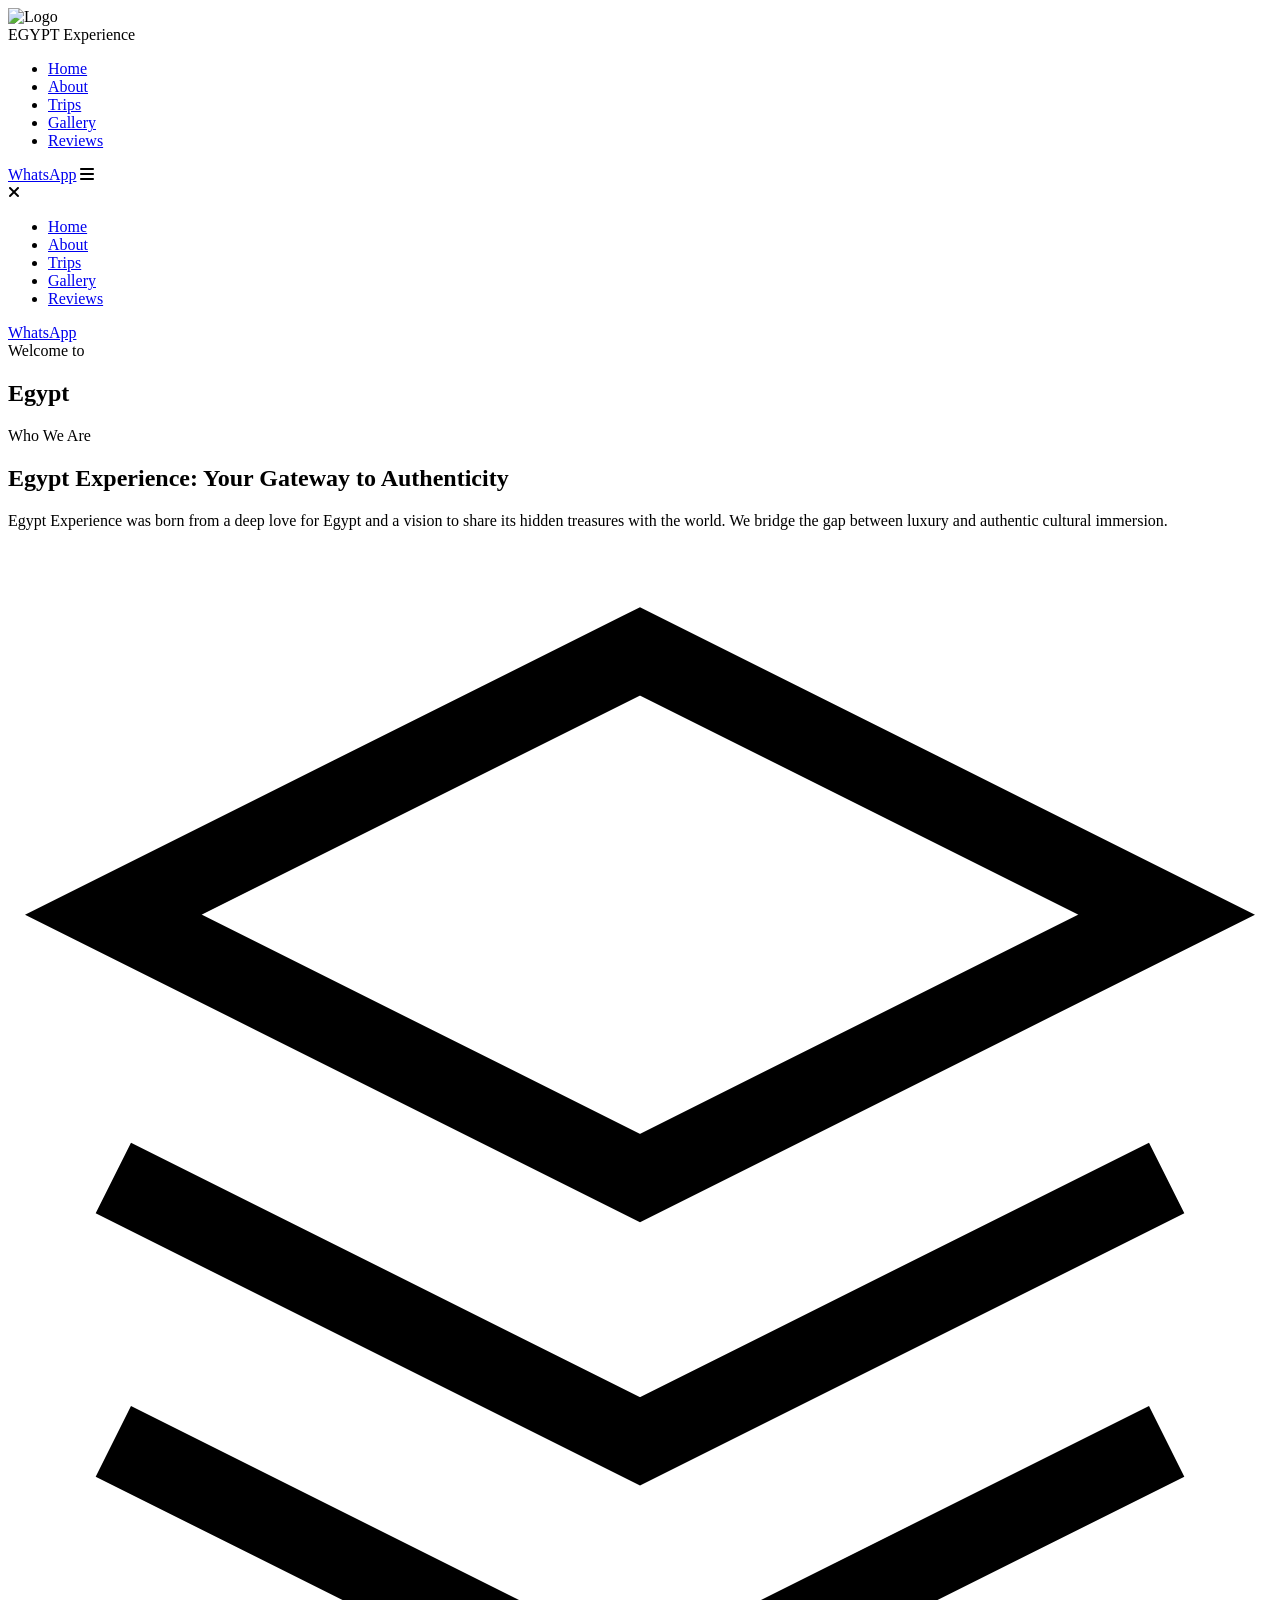
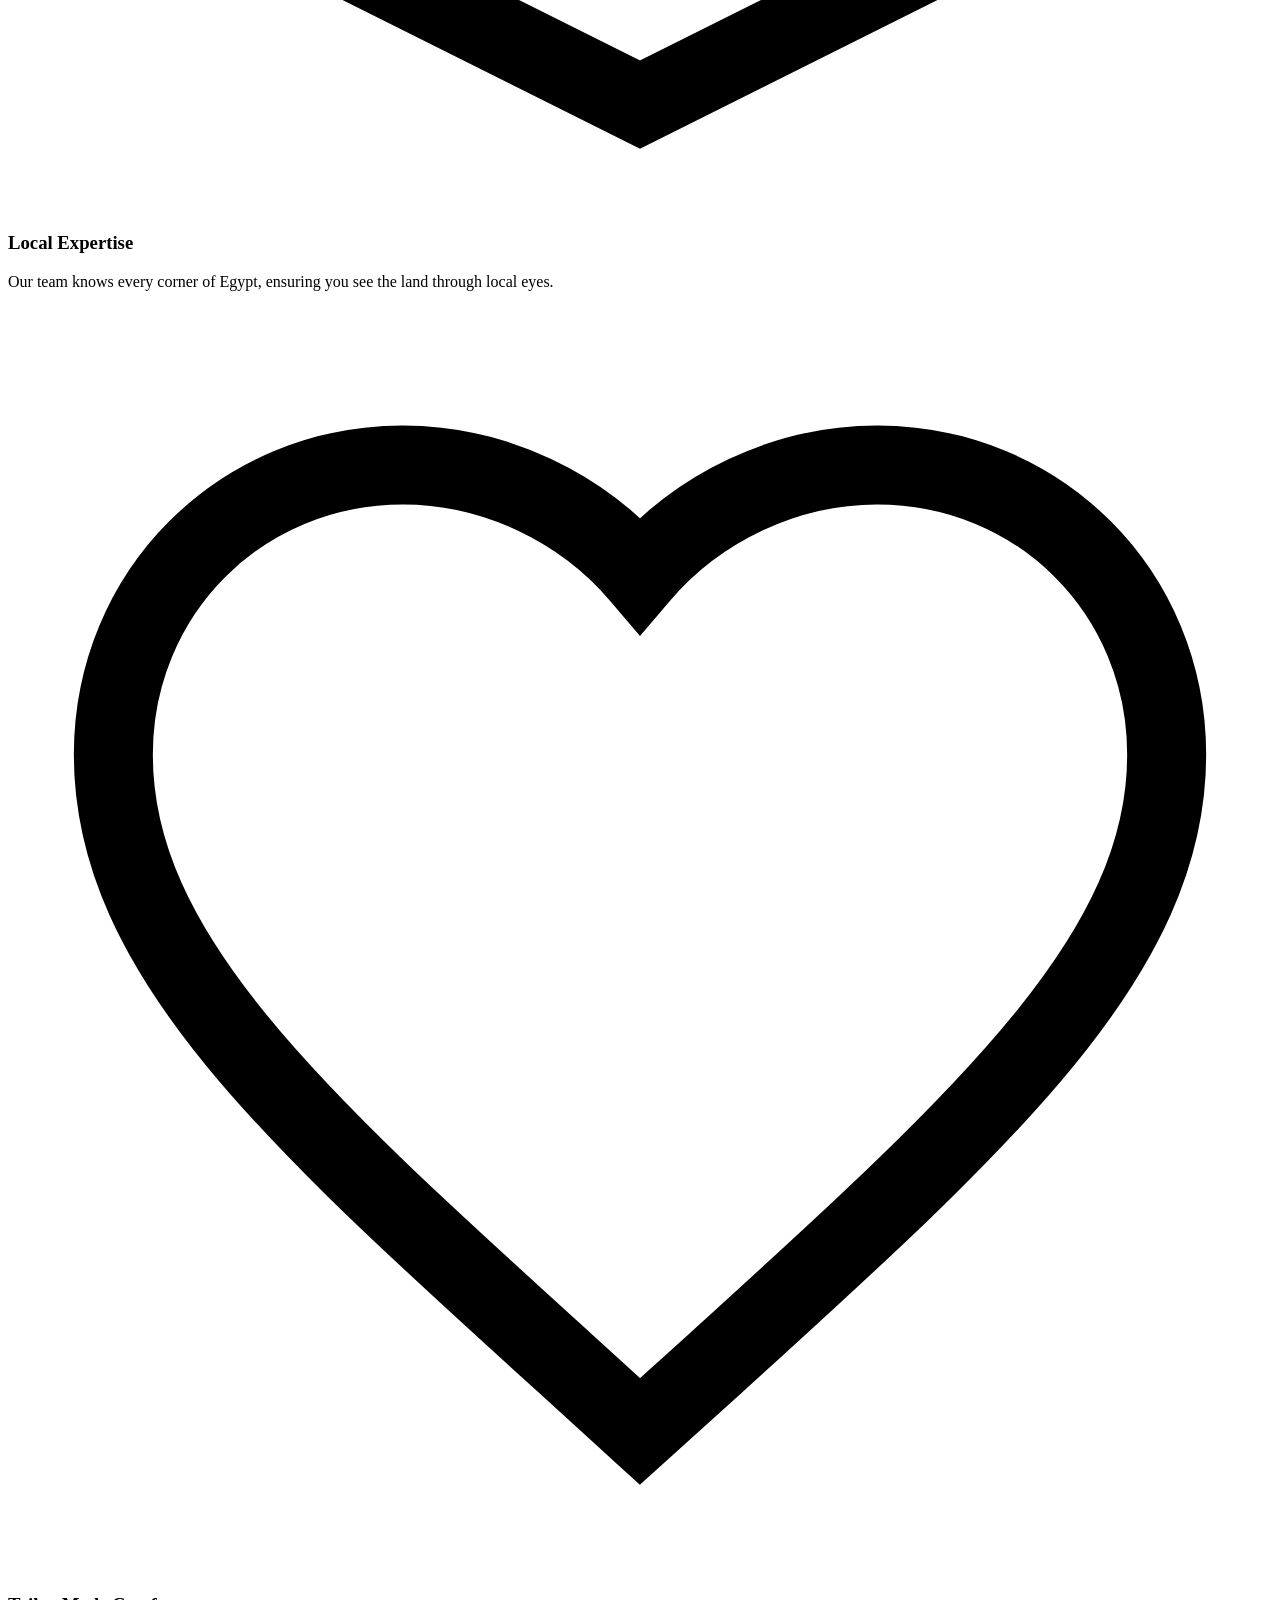
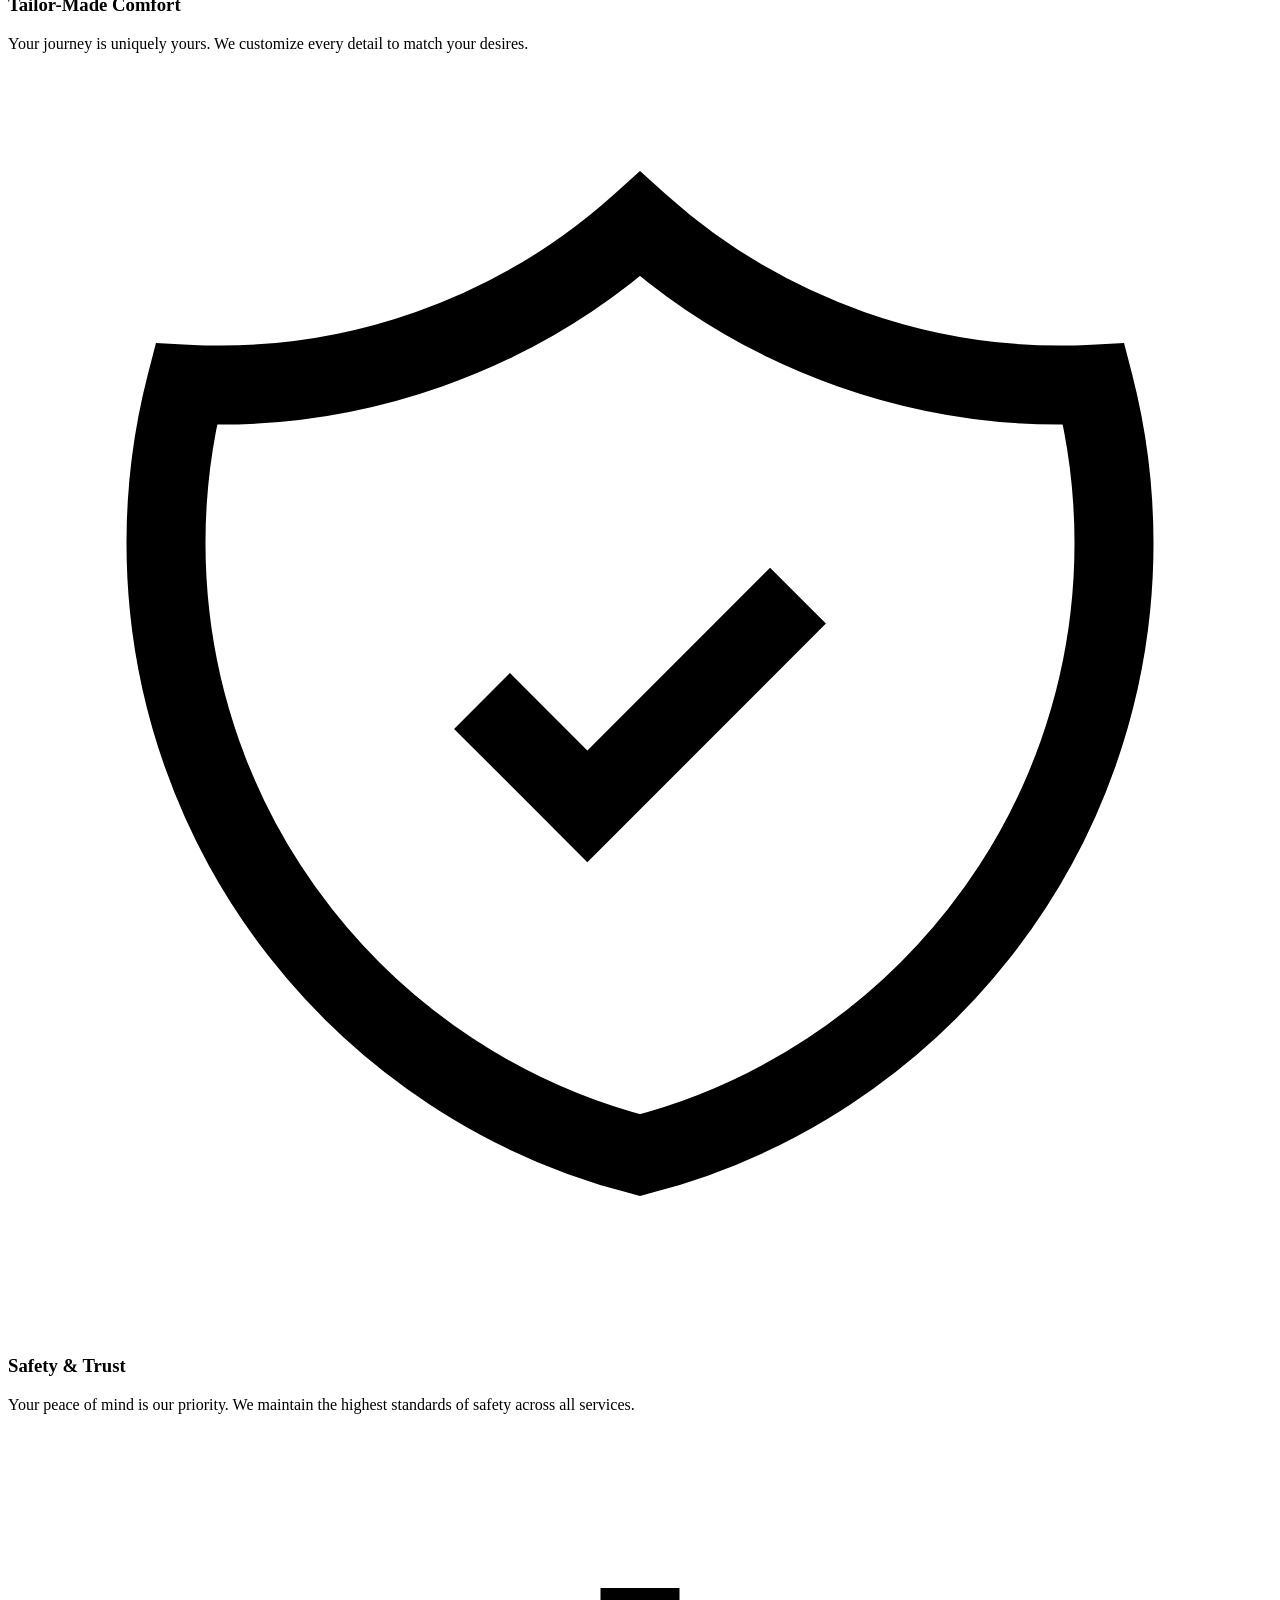
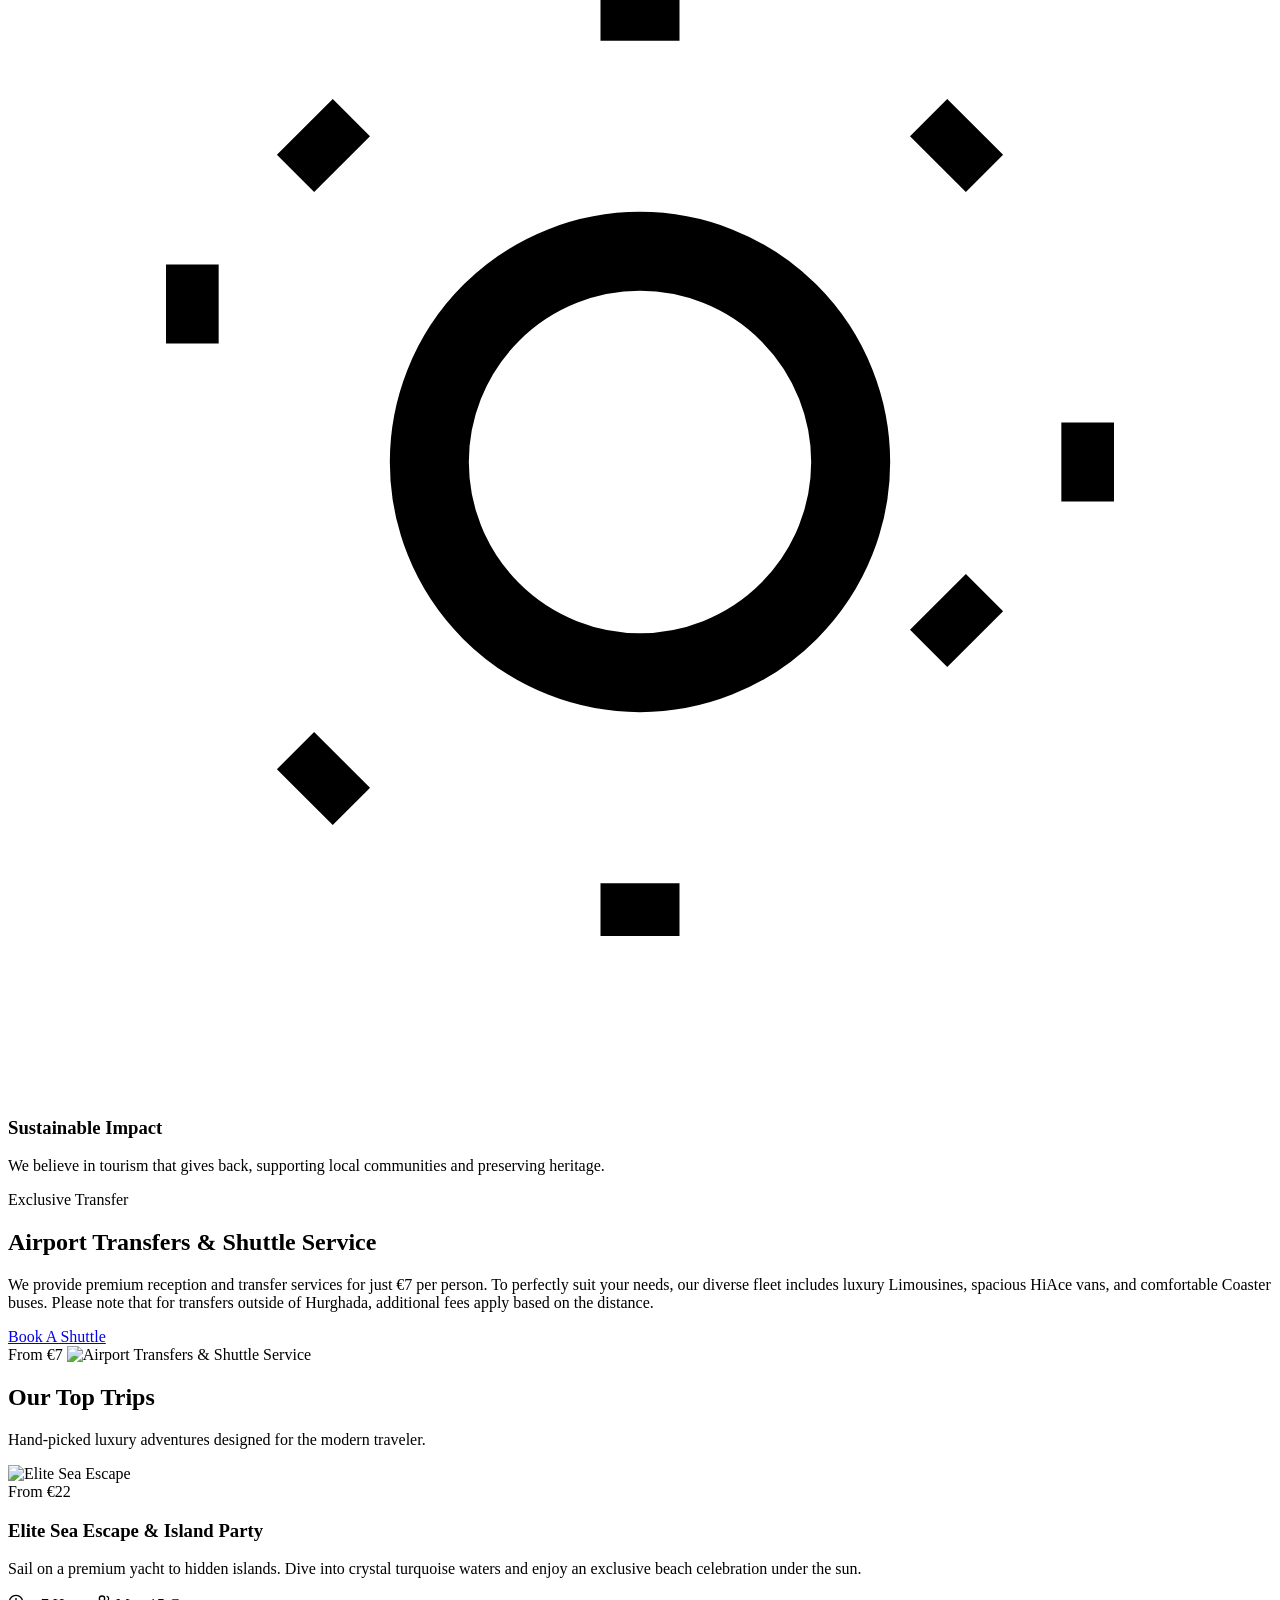
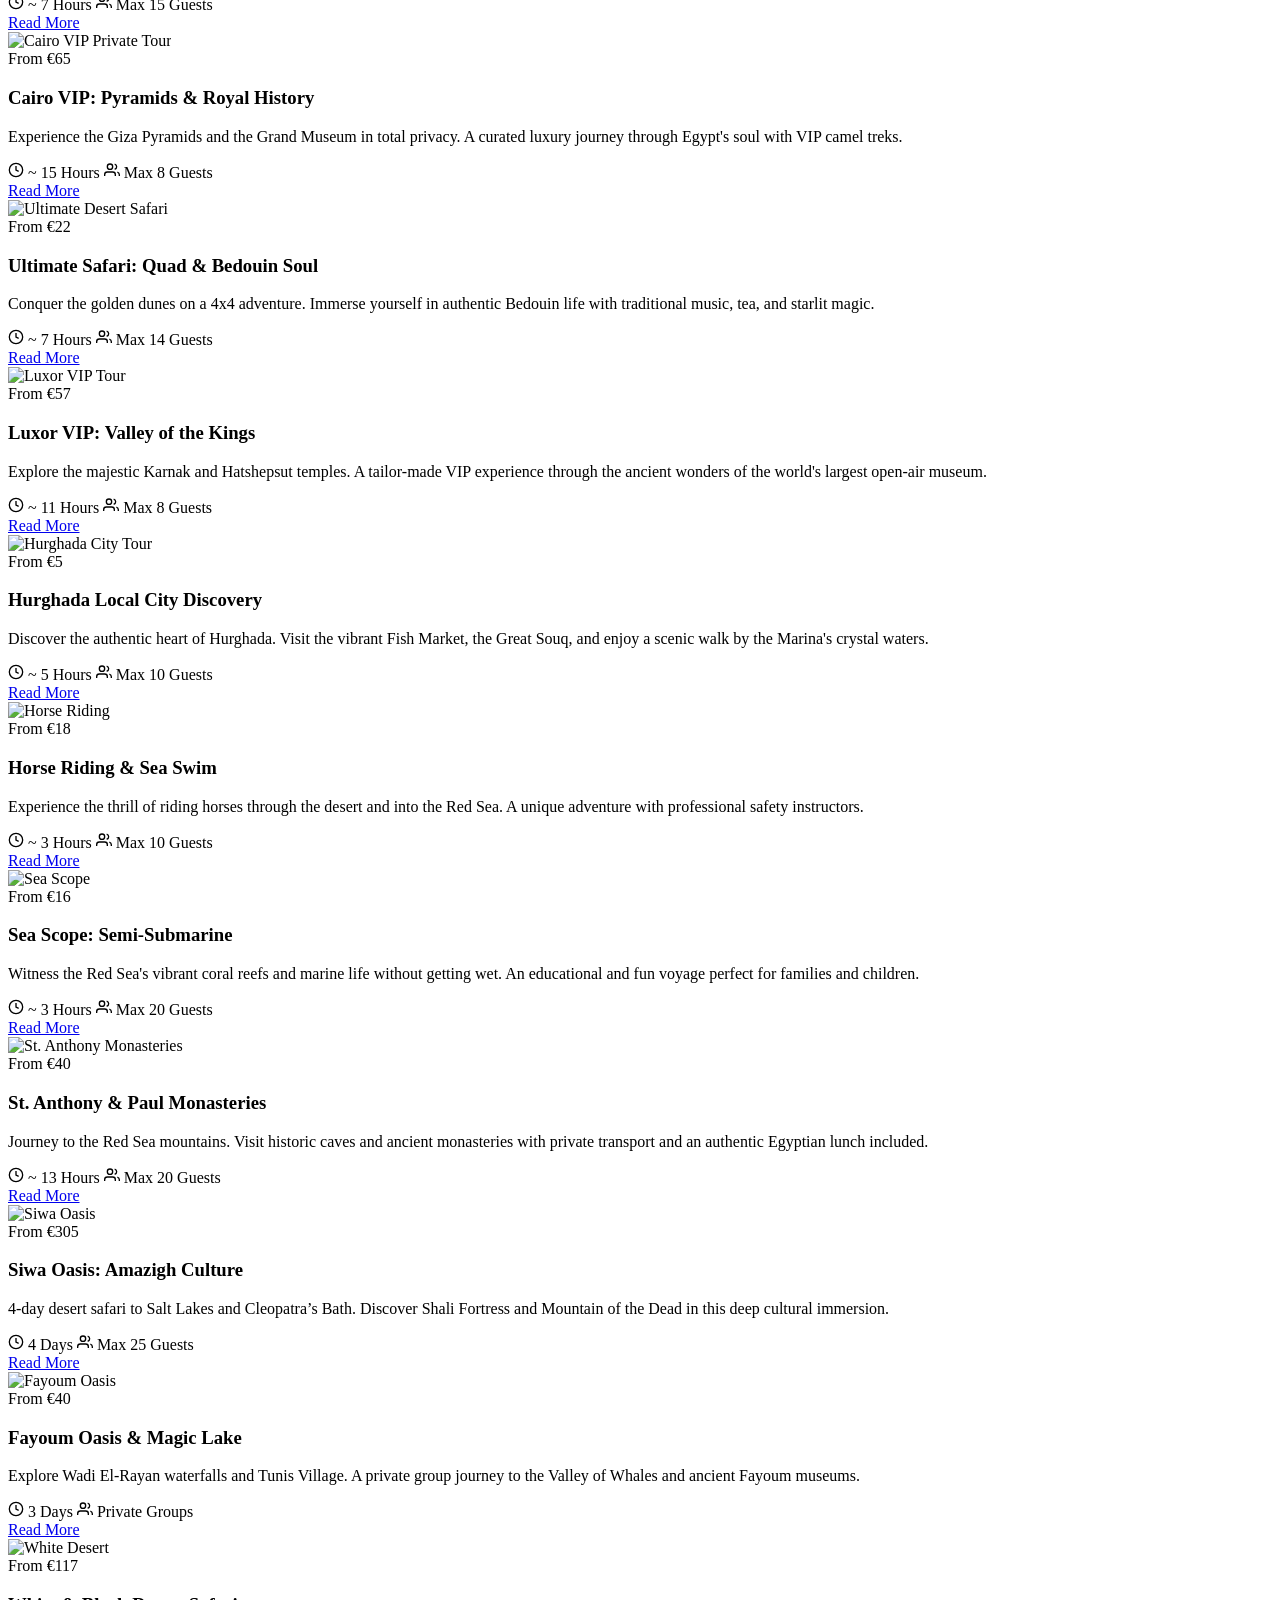
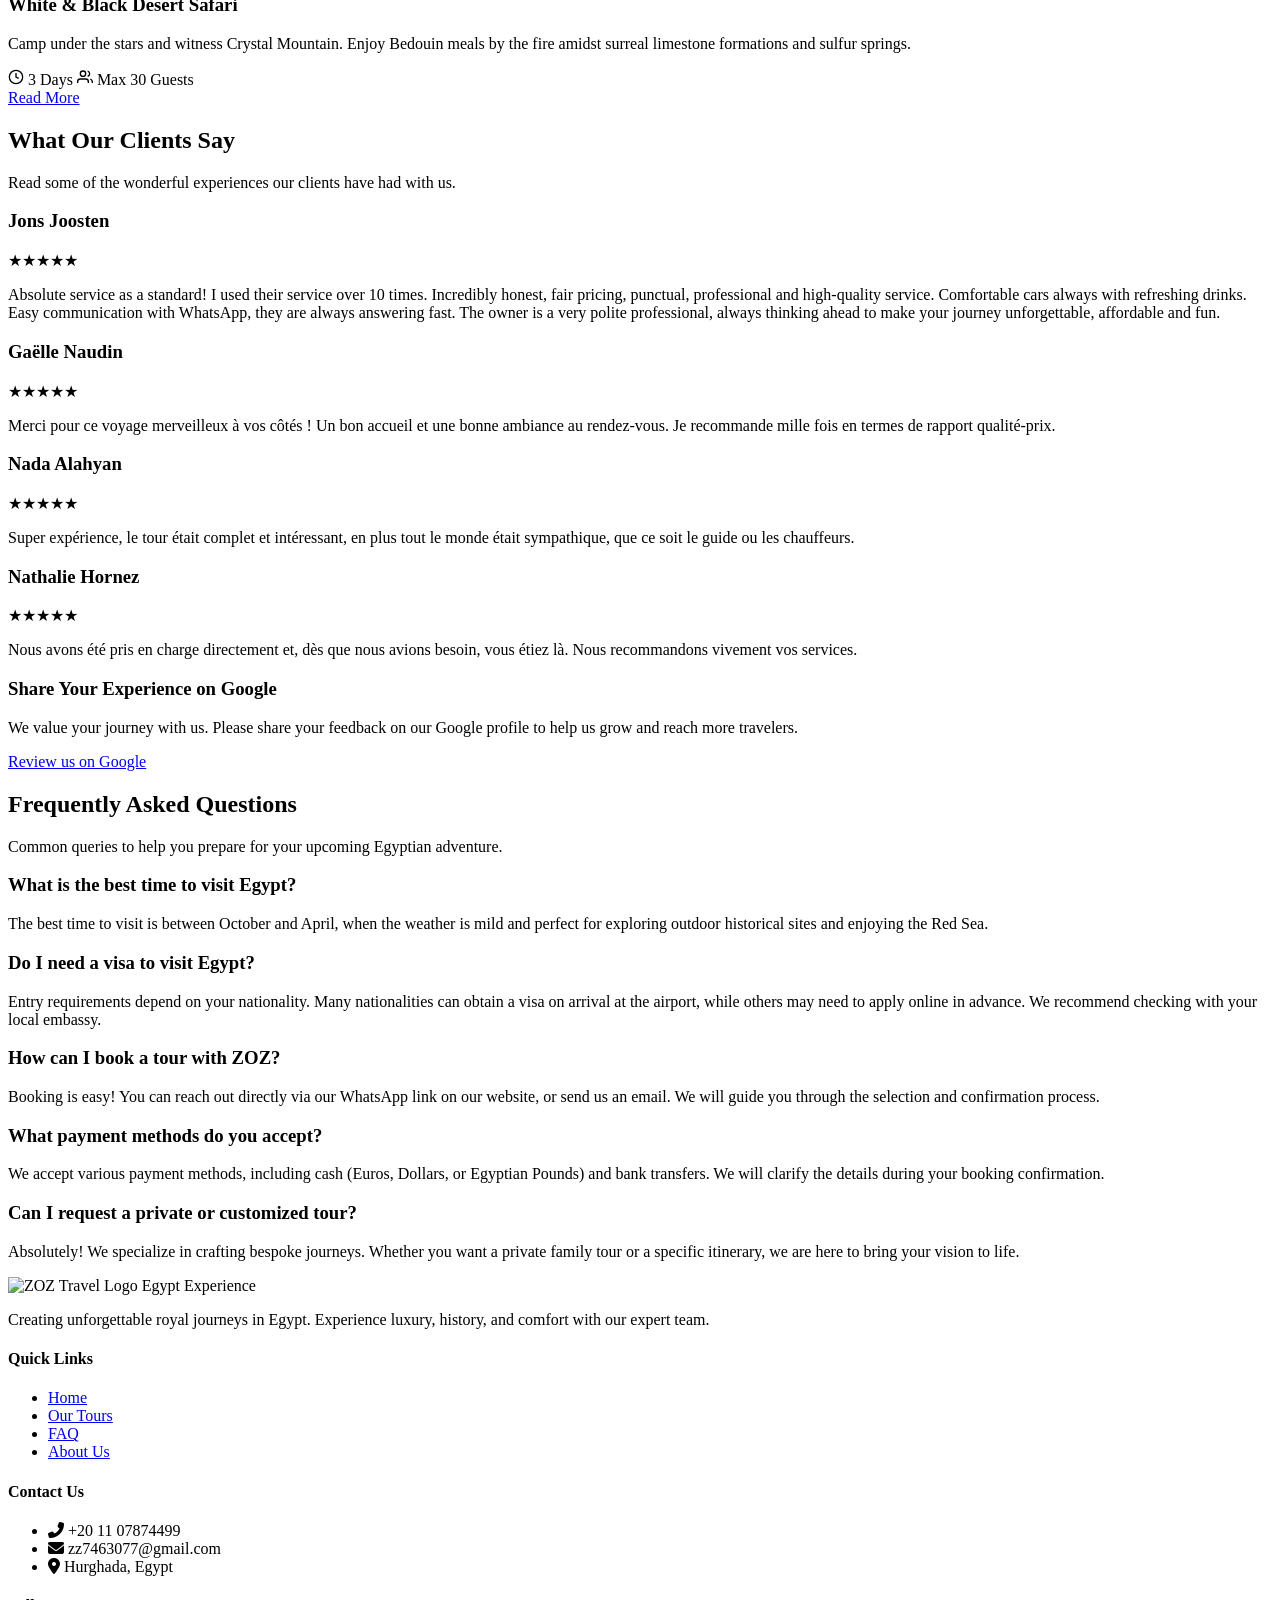
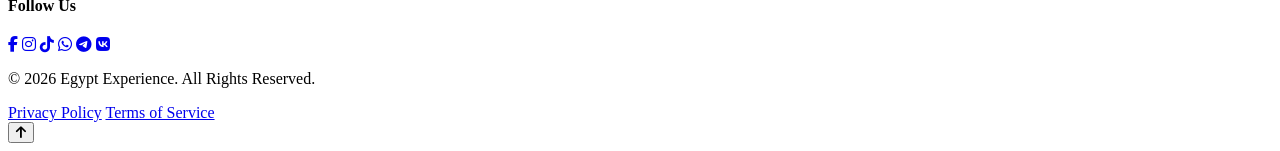
==== index.html @ 29a12c30 "Update index.html" ====
<!DOCTYPE html>
<html lang="en">
<head>
<meta charset="UTF-8">
<meta name="viewport" content="width=device-width, initial-scale=1.0">
<meta http-equiv="X-UA-Compatible" content="IE=edge">
<meta name="theme-color" content="#fcf7ed">
<meta name="description" content="Unveil the soul of Egypt with Egypt Experience. Bespoke royal itineraries, luxury private transfers, and curated journeys crafted exclusively for the discerning global traveler.">
<title>Egypt Experience</title>
<link rel="shortcut icon" href="logo.webp">
<meta name="google-site-verification" content="SMuq2UAdINUeG_BjUZjzq51T-mzgEBQvPLXeUnNW_Po" />
<meta property="og:title" content="Egypt Experience" />
<meta property="og:description" content="Unveil the soul of Egypt with Egypt Experience. Bespoke royal itineraries, luxury private transfers, and curated journeys crafted exclusively for the discerning global traveler." />
<meta property="og:url" content="https://egyptexperiencetravel.com/" />
<meta property="og:type" content="website" />
<meta property="og:image" content="logo.webp" />
<link rel="preconnect" href="https://fonts.googleapis.com">
<link rel="preconnect" href="https://fonts.gstatic.com" crossorigin>
<link href="https://fonts.googleapis.com/css2?family=Playfair+Display:wght@400;500;600;700;800;900&family=Tajawal:wght@300;400;500;700&display=swap" rel="stylesheet">
<link rel="stylesheet" href="https://cdnjs.cloudflare.com/ajax/libs/font-awesome/6.5.0/css/all.min.css">
<link href="https://cdn.jsdelivr.net/npm/aos@2.3.4/dist/aos.css" rel="stylesheet" />
<link rel="stylesheet" href="https://cdn.jsdelivr.net/npm/swiper@11/swiper-bundle.min.css" />
<link rel="stylesheet" href="zoz.css">
</head>
    <header class="main-header">
    <div class="header-container">
        <div class="header-logo">
            <img src="logo.webp" alt="Logo" class="header-logo__img">
            <div class="header-logo__content">
                <span class="header-logo__name">EGYPT</span>
                <span class="header-logo__tag">Experience</span>
            </div>
        </div>
        <nav class="main-nav">
            <ul class="main-nav__list">
                <li class="main-nav__item"><a href="#home" class="main-nav__link">Home</a></li>
                <li class="main-nav__item"><a href="#about" class="main-nav__link">About</a></li>
                <li class="main-nav__item"><a href="#tours" class="main-nav__link">Trips</a></li>
                <li class="main-nav__item"><a href="Gallery.html" class="main-nav__link">Gallery</a></li>
                <li class="main-nav__item"><a href="#testimonials" class="main-nav__link">Reviews</a></li>
            </ul>
        </nav>
        <div class="header-actions">
            <a href="https://wa.me201107874499" class="btn-book desktop-whatsapp">WhatsApp</a>
            <i class="fas fa-bars header-icon--menu" id="hamburgerIcon"></i>
        </div>
    </div>
</header>
<div class="modal-overlay" id="navOverlay">
    <div class="modal-content">
        <i class="fas fa-times modal-close" id="closeMenu"></i>
        <nav class="mobile-nav">
            <ul class="mobile-nav__list">
                <li class="mobile-nav__item"><a href="#home" class="mobile-nav__link">Home</a></li>
                <li class="mobile-nav__item"><a href="#about" class="mobile-nav__link">About</a></li>
                <li class="mobile-nav__item"><a href="#tours" class="mobile-nav__link">Trips</a></li>
                <li class="mobile-nav__item"><a href="Gallery.html" class="mobile-nav__link">Gallery</a></li>
                <li class="mobile-nav__item"><a href="#testimonials" class="mobile-nav__link">Reviews</a></li>
            </ul>
        </nav>
        <div class="nav-divider"></div>
        <a href="https://wa.me/201107874499" class="btn-book btn-modal-whatsapp">WhatsApp</a>
    </div>
</div>

<section id="home" class="hero-section">
    <div class="hero-content">
        <span class="welcome-text">Welcome to</span>
        <h1 class="hero-title">Egypt</h1>
    </div>
</section>

        <section id="about" class="about-experience">
            <div class="container">
                <div class="section-header">
                    <span class="sub-title">Who We Are</span>
                    <h2 class="main-title">Egypt Experience: Your Gateway to Authenticity</h2>
                    <p class="section-subtitle">Egypt Experience was born from a deep love for Egypt and a vision to share its hidden treasures with the world. We bridge the gap between luxury and authentic cultural immersion.</p>
                </div>
                <div class="features-grid">
                    <div class="feature-card">
                        <div class="icon-box"><svg viewBox="0 0 24 24" fill="none" stroke="currentColor" stroke-width="1.5"><path d="M12 2L2 7l10 5 10-5-10-5zM2 17l10 5 10-5M2 12l10 5 10-5"/></svg></div>
                        <h3>Local Expertise</h3>
                        <p>Our team knows every corner of Egypt, ensuring you see the land through local eyes.</p>
                    </div>
                    <div class="feature-card">
                        <div class="icon-box"><svg viewBox="0 0 24 24" fill="none" stroke="currentColor" stroke-width="1.5"><path d="M12 21.35l-1.45-1.32C5.4 15.36 2 12.28 2 8.5 2 5.42 4.42 3 7.5 3c1.74 0 3.41.81 4.5 2.09C13.09 3.81 14.76 3 16.5 3 19.58 3 22 5.42 22 8.5c0 3.78-3.4 6.86-8.55 11.54L12 21.35z"/></svg></div>
                        <h3>Tailor-Made Comfort</h3>
                        <p>Your journey is uniquely yours. We customize every detail to match your desires.</p>
                    </div>
                    <div class="feature-card">
                        <div class="icon-box"><svg viewBox="0 0 24 24" fill="none" stroke="currentColor" stroke-width="1.5"><path d="M9 12l2 2 4-4m5.618-4.016A11.955 11.955 0 0112 2.944a11.955 11.955 0 01-8.618 3.04A12.02 12.02 0 003 9c0 5.591 3.824 10.29 9 11.622 5.176-1.332 9-6.03 9-11.622 0-1.042-.133-2.052-.382-3.016z"/></svg></div>
                        <h3>Safety & Trust</h3>
                        <p>Your peace of mind is our priority. We maintain the highest standards of safety across all services.</p>
                    </div>
                    <div class="feature-card">
                        <div class="icon-box"><svg viewBox="0 0 24 24" fill="none" stroke="currentColor" stroke-width="1.5"><path d="M12 3v1m0 16v1m9-9h-1M4 9H3m15.364 6.364l-.707-.707M6.343 6.343l-.707-.707m12.728 0l-.707.707M6.343 17.657l-.707.707M16 12a4 4 0 11-8 0 4 4 0 018 0z"/></svg></div>
                        <h3>Sustainable Impact</h3>
                        <p>We believe in tourism that gives back, supporting local communities and preserving heritage.</p>
                    </div>
                </div>
            </div>
        </section>


<section class="shuttle-luxury-section">
    <div class="shuttle-luxury-container">
        <div class="shuttle-luxury-content">
            <span class="shuttle-subtitle">Exclusive Transfer</span>
            <h2 class="shuttle-title">Airport Transfers & Shuttle Service</h2>
            <div class="shuttle-divider"></div>
            <p class="shuttle-description">
               We provide premium reception and transfer services for just €7 per person. To perfectly suit your needs, our diverse fleet includes luxury Limousines, spacious HiAce vans, and comfortable Coaster buses.
                <span class="shuttle-highlight">Please note that for transfers outside of Hurghada, additional fees apply based on the distance.</span>
            </p>
            <a href="https://wa.me/201107874499" class="shuttle-btn" target="_blank">Book A Shuttle</a>
        </div>
        <div class="shuttle-luxury-image">
            <div class="shuttle-image-inner">
                <span class="shuttle-price-badge">From €7</span>
                <img src="car.webp" alt="Airport Transfers & Shuttle Service" class="shuttle-responsive-img">
            </div>
        </div>
    </div>
</section>



<section id="tours" class="trips-section section-padding section-bg">
    <div class="container">
        <div class="section-heading" data-aos="fade-up">
            <h2 class="section-title">Our Top Trips</h2>
            <p class="section-subtitle">Hand-picked luxury adventures designed for the modern traveler.</p>
        </div>
        <div class="trips-grid">
            
            <div class="trip-card" data-aos="fade-up" data-aos-delay="100" onclick="window.location.href='trip1.html';" style="cursor: pointer;">
                <div class="trip-card__image-wrapper">
                    <img src="Sea Trip on Boat .webp" alt="Elite Sea Escape" class="trip-card__image">
                    <div class="trip-badge" onclick="event.stopPropagation(); window.location.href='trip1.html';">From €22</div>
                </div>
                <div class="trip-card__content">
                    <h3 class="trip-card__title">Elite Sea Escape & Island Party</h3>
                    <p class="trip-card__description">Sail on a premium yacht to hidden islands. Dive into crystal turquoise waters and enjoy an exclusive beach celebration under the sun.</p>
                    <div class="trip-meta" onclick="event.stopPropagation(); window.location.href='trip1.html';">
                        <span><svg width="16" height="16" viewBox="0 0 24 24" fill="none" stroke="currentColor" stroke-width="2"><circle cx="12" cy="12" r="10"></circle><polyline points="12 6 12 12 16 14"></polyline></svg> ~ 7 Hours</span>
                        <span><svg width="16" height="16" viewBox="0 0 24 24" fill="none" stroke="currentColor" stroke-width="2"><path d="M17 21v-2a4 4 0 0 0-4-4H5a4 4 0 0 0-4 4v2"></path><circle cx="9" cy="7" r="4"></circle><path d="M23 21v-2a4 4 0 0 0-3-3.87"></path><path d="M16 3.13a4 4 0 0 1 0 7.75"></path></svg> Max 15 Guests</span>
                    </div>
                    <a href="trip1.html" class="btn-card">Read More</a>
                </div>
            </div>

            <div class="trip-card" data-aos="fade-up" data-aos-delay="200" onclick="window.location.href='trip2.html';" style="cursor: pointer;">
                <div class="trip-card__image-wrapper">
                    <img src="Cairo Day Trip .webp" alt="Cairo VIP Private Tour" class="trip-card__image">
                    <div class="trip-badge" onclick="event.stopPropagation(); window.location.href='trip2.html';">From €65</div>
                </div>
                <div class="trip-card__content">
                    <h3 class="trip-card__title">Cairo VIP: Pyramids & Royal History</h3>
                    <p class="trip-card__description">Experience the Giza Pyramids and the Grand Museum in total privacy. A curated luxury journey through Egypt's soul with VIP camel treks.</p>
                    <div class="trip-meta" onclick="event.stopPropagation(); window.location.href='trip2.html';">
                        <span><svg width="16" height="16" viewBox="0 0 24 24" fill="none" stroke="currentColor" stroke-width="2"><circle cx="12" cy="12" r="10"></circle><polyline points="12 6 12 12 16 14"></polyline></svg> ~ 15 Hours</span>
                        <span><svg width="16" height="16" viewBox="0 0 24 24" fill="none" stroke="currentColor" stroke-width="2"><path d="M17 21v-2a4 4 0 0 0-4-4H5a4 4 0 0 0-4 4v2"></path><circle cx="9" cy="7" r="4"></circle><path d="M23 21v-2a4 4 0 0 0-3-3.87"></path><path d="M16 3.13a4 4 0 0 1 0 7.75"></path></svg> Max 8 Guests</span>
                    </div>
                    <a href="trip2.html" class="btn-card">Read More</a>
                </div>
            </div>

            <div class="trip-card" data-aos="fade-up" data-aos-delay="300" onclick="window.location.href='trip3.html';" style="cursor: pointer;">
                <div class="trip-card__image-wrapper">
                    <img src="Premium Safari Experience .webp" alt="Ultimate Desert Safari" class="trip-card__image">
                    <div class="trip-badge" onclick="event.stopPropagation(); window.location.href='trip3.html';">From €22</div>
                </div>
                <div class="trip-card__content">
                    <h3 class="trip-card__title">Ultimate Safari: Quad & Bedouin Soul</h3>
                    <p class="trip-card__description">Conquer the golden dunes on a 4x4 adventure. Immerse yourself in authentic Bedouin life with traditional music, tea, and starlit magic.</p>
                    <div class="trip-meta" onclick="event.stopPropagation(); window.location.href='trip3.html';">
                        <span><svg width="16" height="16" viewBox="0 0 24 24" fill="none" stroke="currentColor" stroke-width="2"><circle cx="12" cy="12" r="10"></circle><polyline points="12 6 12 12 16 14"></polyline></svg> ~ 7 Hours</span>
                        <span><svg width="16" height="16" viewBox="0 0 24 24" fill="none" stroke="currentColor" stroke-width="2"><path d="M17 21v-2a4 4 0 0 0-4-4H5a4 4 0 0 0-4 4v2"></path><circle cx="9" cy="7" r="4"></circle><path d="M23 21v-2a4 4 0 0 0-3-3.87"></path><path d="M16 3.13a4 4 0 0 1 0 7.75"></path></svg> Max 14 Guests</span>
                    </div>
                    <a href="trip3.html" class="btn-card">Read More</a>
                </div>
            </div>

            <div class="trip-card" data-aos="fade-up" data-aos-delay="400" onclick="window.location.href='trip4.html';" style="cursor: pointer;">
                <div class="trip-card__image-wrapper">
                    <img src="Luxor Day Trip .webp" alt="Luxor VIP Tour" class="trip-card__image">
                    <div class="trip-badge" onclick="event.stopPropagation();">From €57</div>
                </div>
                <div class="trip-card__content">
                    <h3 class="trip-card__title">Luxor VIP: Valley of the Kings</h3>
                    <p class="trip-card__description">Explore the majestic Karnak and Hatshepsut temples. A tailor-made VIP experience through the ancient wonders of the world's largest open-air museum.</p>
                    <div class="trip-meta">
                        <span><svg width="16" height="16" viewBox="0 0 24 24" fill="none" stroke="currentColor" stroke-width="2"><circle cx="12" cy="12" r="10"></circle><polyline points="12 6 12 12 16 14"></polyline></svg> ~ 11 Hours</span>
                        <span><svg width="16" height="16" viewBox="0 0 24 24" fill="none" stroke="currentColor" stroke-width="2"><path d="M17 21v-2a4 4 0 0 0-4-4H5a4 4 0 0 0-4 4v2"></path><circle cx="9" cy="7" r="4"></circle><path d="M23 21v-2a4 4 0 0 0-3-3.87"></path><path d="M16 3.13a4 4 0 0 1 0 7.75"></path></svg> Max 8 Guests</span>
                    </div>
                    <a href="trip4.html" class="btn-card">Read More</a>
                </div>
            </div>

            <div class="trip-card" data-aos="fade-up" data-aos-delay="500" onclick="window.location.href='trip5.html';" style="cursor: pointer;">
                <div class="trip-card__image-wrapper">
                    <img src="Hurghada City Tour .webp" alt="Hurghada City Tour" class="trip-card__image">
                    <div class="trip-badge" onclick="event.stopPropagation();">From €5</div>
                </div>
                <div class="trip-card__content">
                    <h3 class="trip-card__title">Hurghada Local City Discovery</h3>
                    <p class="trip-card__description">Discover the authentic heart of Hurghada. Visit the vibrant Fish Market, the Great Souq, and enjoy a scenic walk by the Marina's crystal waters.</p>
                    <div class="trip-meta">
                        <span><svg width="16" height="16" viewBox="0 0 24 24" fill="none" stroke="currentColor" stroke-width="2"><circle cx="12" cy="12" r="10"></circle><polyline points="12 6 12 12 16 14"></polyline></svg> ~ 5 Hours</span>
                        <span><svg width="16" height="16" viewBox="0 0 24 24" fill="none" stroke="currentColor" stroke-width="2"><path d="M17 21v-2a4 4 0 0 0-4-4H5a4 4 0 0 0-4 4v2"></path><circle cx="9" cy="7" r="4"></circle><path d="M23 21v-2a4 4 0 0 0-3-3.87"></path><path d="M16 3.13a4 4 0 0 1 0 7.75"></path></svg> Max 10 Guests</span>
                    </div>
                    <a href="trip5.html" class="btn-card">Read More</a>
                </div>
            </div>

            <div class="trip-card" data-aos="fade-up" data-aos-delay="600" onclick="window.location.href='trip6.html';" style="cursor: pointer;">
                <div class="trip-card__image-wrapper">
                    <img src="Horse Riding & Swimming with Horses .webp" alt="Horse Riding" class="trip-card__image">
                    <div class="trip-badge" onclick="event.stopPropagation();">From €18</div>
                </div>
                <div class="trip-card__content">
                    <h3 class="trip-card__title">Horse Riding & Sea Swim</h3>
                    <p class="trip-card__description">Experience the thrill of riding horses through the desert and into the Red Sea. A unique adventure with professional safety instructors.</p>
                    <div class="trip-meta">
                        <span><svg width="16" height="16" viewBox="0 0 24 24" fill="none" stroke="currentColor" stroke-width="2"><circle cx="12" cy="12" r="10"></circle><polyline points="12 6 12 12 16 14"></polyline></svg> ~ 3 Hours</span>
                        <span><svg width="16" height="16" viewBox="0 0 24 24" fill="none" stroke="currentColor" stroke-width="2"><path d="M17 21v-2a4 4 0 0 0-4-4H5a4 4 0 0 0-4 4v2"></path><circle cx="9" cy="7" r="4"></circle><path d="M23 21v-2a4 4 0 0 0-3-3.87"></path><path d="M16 3.13a4 4 0 0 1 0 7.75"></path></svg> Max 10 Guests</span>
                    </div>
                    <a href="trip6.html" class="btn-card">Read More</a>
                </div>
            </div>

            <div class="trip-card" data-aos="fade-up" data-aos-delay="700" onclick="window.location.href='trip7.html';" style="cursor: pointer;">
                <div class="trip-card__image-wrapper">
                    <img src="See the Red Sea Without Getting Wet! .webp" alt="Sea Scope" class="trip-card__image">
                    <div class="trip-badge" onclick="event.stopPropagation();">From €16</div>
                </div>
                <div class="trip-card__content">
                    <h3 class="trip-card__title">Sea Scope: Semi-Submarine</h3>
                    <p class="trip-card__description">Witness the Red Sea's vibrant coral reefs and marine life without getting wet. An educational and fun voyage perfect for families and children.</p>
                    <div class="trip-meta">
                        <span><svg width="16" height="16" viewBox="0 0 24 24" fill="none" stroke="currentColor" stroke-width="2"><circle cx="12" cy="12" r="10"></circle><polyline points="12 6 12 12 16 14"></polyline></svg> ~ 3 Hours</span>
                        <span><svg width="16" height="16" viewBox="0 0 24 24" fill="none" stroke="currentColor" stroke-width="2"><path d="M17 21v-2a4 4 0 0 0-4-4H5a4 4 0 0 0-4 4v2"></path><circle cx="9" cy="7" r="4"></circle><path d="M23 21v-2a4 4 0 0 0-3-3.87"></path><path d="M16 3.13a4 4 0 0 1 0 7.75"></path></svg> Max 20 Guests</span>
                    </div>
                    <a href="trip7.html" class="btn-card">Read More</a>
                </div>
            </div>

            <div class="trip-card" data-aos="fade-up" data-aos-delay="800" onclick="window.location.href='trip8.html';" style="cursor: pointer;">
                <div class="trip-card__image-wrapper">
                    <img src="St. Anthony & St. Paul Monasteries Tour .webp" alt="St. Anthony Monasteries" class="trip-card__image">
                    <div class="trip-badge" onclick="event.stopPropagation();">From €40</div>
                </div>
                <div class="trip-card__content">
                    <h3 class="trip-card__title">St. Anthony & Paul Monasteries</h3>
                    <p class="trip-card__description">Journey to the Red Sea mountains. Visit historic caves and ancient monasteries with private transport and an authentic Egyptian lunch included.</p>
                    <div class="trip-meta">
                        <span><svg width="16" height="16" viewBox="0 0 24 24" fill="none" stroke="currentColor" stroke-width="2"><circle cx="12" cy="12" r="10"></circle><polyline points="12 6 12 12 16 14"></polyline></svg> ~ 13 Hours</span>
                        <span><svg width="16" height="16" viewBox="0 0 24 24" fill="none" stroke="currentColor" stroke-width="2"><path d="M17 21v-2a4 4 0 0 0-4-4H5a4 4 0 0 0-4 4v2"></path><circle cx="9" cy="7" r="4"></circle><path d="M23 21v-2a4 4 0 0 0-3-3.87"></path><path d="M16 3.13a4 4 0 0 1 0 7.75"></path></svg> Max 20 Guests</span>
                    </div>
                    <a href="trip8.html" class="btn-card">Read More</a>
                </div>
            </div>

            <div class="trip-card" data-aos="fade-up" data-aos-delay="900" onclick="window.location.href='trip9.html';" style="cursor: pointer;">
                <div class="trip-card__image-wrapper">
                    <img src="Siwa Odyssey 2 .webp" alt="Siwa Oasis" class="trip-card__image">
                    <div class="trip-badge" onclick="event.stopPropagation();">From €305</div>
                </div>
                <div class="trip-card__content">
                    <h3 class="trip-card__title">Siwa Oasis: Amazigh Culture</h3>
                    <p class="trip-card__description">4-day desert safari to Salt Lakes and Cleopatra’s Bath. Discover Shali Fortress and Mountain of the Dead in this deep cultural immersion.</p>
                    <div class="trip-meta">
                        <span><svg width="16" height="16" viewBox="0 0 24 24" fill="none" stroke="currentColor" stroke-width="2"><circle cx="12" cy="12" r="10"></circle><polyline points="12 6 12 12 16 14"></polyline></svg> 4 Days</span>
                        <span><svg width="16" height="16" viewBox="0 0 24 24" fill="none" stroke="currentColor" stroke-width="2"><path d="M17 21v-2a4 4 0 0 0-4-4H5a4 4 0 0 0-4 4v2"></path><circle cx="9" cy="7" r="4"></circle><path d="M23 21v-2a4 4 0 0 0-3-3.87"></path><path d="M16 3.13a4 4 0 0 1 0 7.75"></path></svg> Max 25 Guests</span>
                    </div>
                    <a href="trip9.html" class="btn-card">Read More</a>
                </div>
            </div>

            <div class="trip-card" data-aos="fade-up" data-aos-delay="1000" onclick="window.location.href='trip10.html';" style="cursor: pointer;">
                <div class="trip-card__image-wrapper">
                    <img src="Faiyum Oasis .webp" alt="Fayoum Oasis" class="trip-card__image">
                    <div class="trip-badge" onclick="event.stopPropagation();">From €40</div>
                </div>
                <div class="trip-card__content">
                    <h3 class="trip-card__title">Fayoum Oasis & Magic Lake</h3>
                    <p class="trip-card__description">Explore Wadi El-Rayan waterfalls and Tunis Village. A private group journey to the Valley of Whales and ancient Fayoum museums.</p>
                    <div class="trip-meta">
                        <span><svg width="16" height="16" viewBox="0 0 24 24" fill="none" stroke="currentColor" stroke-width="2"><circle cx="12" cy="12" r="10"></circle><polyline points="12 6 12 12 16 14"></polyline></svg> 3 Days</span>
                        <span><svg width="16" height="16" viewBox="0 0 24 24" fill="none" stroke="currentColor" stroke-width="2"><path d="M17 21v-2a4 4 0 0 0-4-4H5a4 4 0 0 0-4 4v2"></path><circle cx="9" cy="7" r="4"></circle><path d="M23 21v-2a4 4 0 0 0-3-3.87"></path><path d="M16 3.13a4 4 0 0 1 0 7.75"></path></svg> Private Groups</span>
                    </div>
                    <a href="trip10.html" class="btn-card">Read More</a>
                </div>
            </div>

            <div class="trip-card" data-aos="fade-up" data-aos-delay="1100" onclick="window.location.href='trip11.html';" style="cursor: pointer;">
                <div class="trip-card__image-wrapper">
                    <img src="Alabaster Wilderness .webp" alt="White Desert" class="trip-card__image">
                    <div class="trip-badge" onclick="event.stopPropagation();">From €117</div>
                </div>
                <div class="trip-card__content">
                    <h3 class="trip-card__title">White & Black Desert Safari</h3>
                    <p class="trip-card__description">Camp under the stars and witness Crystal Mountain. Enjoy Bedouin meals by the fire amidst surreal limestone formations and sulfur springs.</p>
                    <div class="trip-meta">
                        <span><svg width="16" height="16" viewBox="0 0 24 24" fill="none" stroke="currentColor" stroke-width="2"><circle cx="12" cy="12" r="10"></circle><polyline points="12 6 12 12 16 14"></polyline></svg> 3 Days</span>
                        <span><svg width="16" height="16" viewBox="0 0 24 24" fill="none" stroke="currentColor" stroke-width="2"><path d="M17 21v-2a4 4 0 0 0-4-4H5a4 4 0 0 0-4 4v2"></path><circle cx="9" cy="7" r="4"></circle><path d="M23 21v-2a4 4 0 0 0-3-3.87"></path><path d="M16 3.13a4 4 0 0 1 0 7.75"></path></svg> Max 30 Guests</span>
                    </div>
                    <a href="trip11.html" class="btn-card">Read More</a>
                </div>
            </div>
        </div>
    </div>
</section>

    
<section id="testimonials" class="reviews-section">
    <div class="container">
        <div class="section-heading">
            <h2 class="section-title">What Our Clients Say</h2>
            <p class="section-subtitle">Read some of the wonderful experiences our clients have had with us.</p>
        </div>
        <div class="reviews-grid">
            <div class="review-card">
                <h3 class="review-card__name">Jons Joosten</h3>
                <div class="review-card__stars">★★★★★</div>
                <p class="review-card__text">Absolute service as a standard! I used their service over 10 times. Incredibly honest, fair pricing, punctual, professional and high-quality service. Comfortable cars always with refreshing drinks. Easy communication with WhatsApp, they are always answering fast. The owner is a very polite professional, always thinking ahead to make your journey unforgettable, affordable and fun.</p>
            </div>
            <div class="review-card">
                <h3 class="review-card__name">Gaëlle Naudin</h3>
                <div class="review-card__stars">★★★★★</div>
                <p class="review-card__text">Merci pour ce voyage merveilleux à vos côtés ! Un bon accueil et une bonne ambiance au rendez-vous. Je recommande mille fois en termes de rapport qualité-prix.</p>
            </div>
            <div class="review-card">
                <h3 class="review-card__name">Nada Alahyan</h3>
                <div class="review-card__stars">★★★★★</div>
                <p class="review-card__text">Super expérience, le tour était complet et intéressant, en plus tout le monde était sympathique, que ce soit le guide ou les chauffeurs.</p>
            </div>
            <div class="review-card">
                <h3 class="review-card__name">Nathalie Hornez</h3>
                <div class="review-card__stars">★★★★★</div>
                <p class="review-card__text">Nous avons été pris en charge directement et, dès que nous avions besoin, vous étiez là. Nous recommandons vivement vos services.</p>
            </div>
        </div>
        <div class="add-review-container">
            <h3 class="add-review-title">Share Your Experience on Google</h3>
            <p class="add-review-text">We value your journey with us. Please share your feedback on our Google profile to help us grow and reach more travelers.</p>
            <a href="https://share.google/5VFFRtDtCICq3UcY1" target="_blank" class="btn-review">Review us on Google</a>
        </div>
    </div>
</section>

<section id="faq" class="royal-faq">
    <div class="container">
        <div class="section-heading">
            <h2 class="section-title">Frequently Asked Questions</h2>
            <p class="section-subtitle">Common queries to help you prepare for your upcoming Egyptian adventure.</p>
        </div>
        <div class="faq-wrapper">
            <div class="faq-item">
                <div class="faq-question" onclick="toggleFaq(this)" role="button" aria-expanded="false">
                    <h3>What is the best time to visit Egypt?</h3>
                    <span class="ankh-icon"></span>
                </div>
                <div class="faq-answer">
                    <p>The best time to visit is between October and April, when the weather is mild and perfect for exploring outdoor historical sites and enjoying the Red Sea.</p>
                </div>
            </div>
            <div class="faq-item">
                <div class="faq-question" onclick="toggleFaq(this)" role="button" aria-expanded="false">
                    <h3>Do I need a visa to visit Egypt?</h3>
                    <span class="ankh-icon"></span>
                </div>
                <div class="faq-answer">
                    <p>Entry requirements depend on your nationality. Many nationalities can obtain a visa on arrival at the airport, while others may need to apply online in advance. We recommend checking with your local embassy.</p>
                </div>
            </div>
            <div class="faq-item">
                <div class="faq-question" onclick="toggleFaq(this)" role="button" aria-expanded="false">
                    <h3>How can I book a tour with ZOZ?</h3>
                    <span class="ankh-icon"></span>
                </div>
                <div class="faq-answer">
                    <p>Booking is easy! You can reach out directly via our WhatsApp link on our website, or send us an email. We will guide you through the selection and confirmation process.</p>
                </div>
            </div>
            <div class="faq-item">
                <div class="faq-question" onclick="toggleFaq(this)" role="button" aria-expanded="false">
                    <h3>What payment methods do you accept?</h3>
                    <span class="ankh-icon"></span>
                </div>
                <div class="faq-answer">
                    <p>We accept various payment methods, including cash (Euros, Dollars, or Egyptian Pounds) and bank transfers. We will clarify the details during your booking confirmation.</p>
                </div>
            </div>
            <div class="faq-item">
                <div class="faq-question" onclick="toggleFaq(this)" role="button" aria-expanded="false">
                    <h3>Can I request a private or customized tour?</h3>
                    <span class="ankh-icon"></span>
                </div>
                <div class="faq-answer">
                    <p>Absolutely! We specialize in crafting bespoke journeys. Whether you want a private family tour or a specific itinerary, we are here to bring your vision to life.</p>
                </div>
            </div>
        </div>
    </div>
</section>

<footer id="contact" class="site-footer">
    <div class="container">
        <div class="footer-grid">
            <div class="footer-col">
                <div class="footer-brand">
                    <img src="logo.webp" alt="ZOZ Travel Logo" class="footer-brand__img">
                    <span class="footer-brand__name">Egypt Experience</span>
                </div>
                <p>Creating unforgettable royal journeys in Egypt. Experience luxury, history, and comfort with our expert team.</p>
            </div>
            <div class="footer-col">
                <h4>Quick Links</h4>
                <ul>
                    <li><a href="#home">Home</a></li>
                    <li><a href="#tours">Our Tours</a></li>
                    <li><a href="#faq">FAQ</a></li>
                    <li><a href="#about">About Us</a></li>
                </ul>
            </div>
            <div class="footer-col">
                <h4>Contact Us</h4>
                <ul class="contact-info">
                    <li><i class="fas fa-phone-alt"></i> +20 11 07874499</li>
                    <li><i class="fas fa-envelope"></i> zz7463077@gmail.com </li>
                    <li><i class="fas fa-map-marker-alt"></i> Hurghada, Egypt</li>
                </ul>
            </div>
            <div class="footer-col">
                <h4>Follow Us</h4>
                <div class="social-links">
                  <a href="https://www.facebook.com/share/1FWZJ5X1Gh/" target="_blank"><i class="fab fa-facebook-f"></i></a>
                  <a href="https://www.instagram.com/egyptexperienceofficial?igsh=MXY0bWU3azJvdzhnZA==" target="_blank"><i class="fab fa-instagram"></i></a>
                  <a href="https://www.tiktok.com/@zoztavelegypt1?_t=ZS-8xWNUdJKrAN&_r=1" target="_blank"><i class="fab fa-tiktok"></i></a>
                  <a href="https://wa.me/201107874499" target="_blank"><i class="fab fa-whatsapp"></i></a>
                  <a href="https://t.me/EgyptExperience" target="_blank"><i class="fab fa-telegram-plane"></i></a>
                  <a href="https://vk.ru/id1078291245" target="_blank"><i class="fab fa-vk"></i></a>
                </div>
            </div>
        </div>
        <div class="footer-bottom">
            <p>&copy; 2026 Egypt Experience. All Rights Reserved.</p>
            <div class="legal-links">
                <a href="Privacy.html">Privacy Policy</a>
                <a href="Terms.html">Terms of Service</a>
            </div>
        </div>
    </div>
    <button id="scrollToTop" class="scroll-top"><i class="fas fa-arrow-up"></i></button>
</footer>

<script src="https://cdn.jsdelivr.net/npm/swiper@11/swiper-bundle.min.js"></script>
<script src="https://cdnjs.cloudflare.com/ajax/libs/gsap/3.12.2/gsap.min.js"></script>
<script src="https://cdn.jsdelivr.net/npm/aos@2.3.4/dist/aos.js"></script>
<script>
    AOS.init({
        duration: 800,
        once: true
    });
</script>
<script src="zoz.js"></script>
</body>
</html>
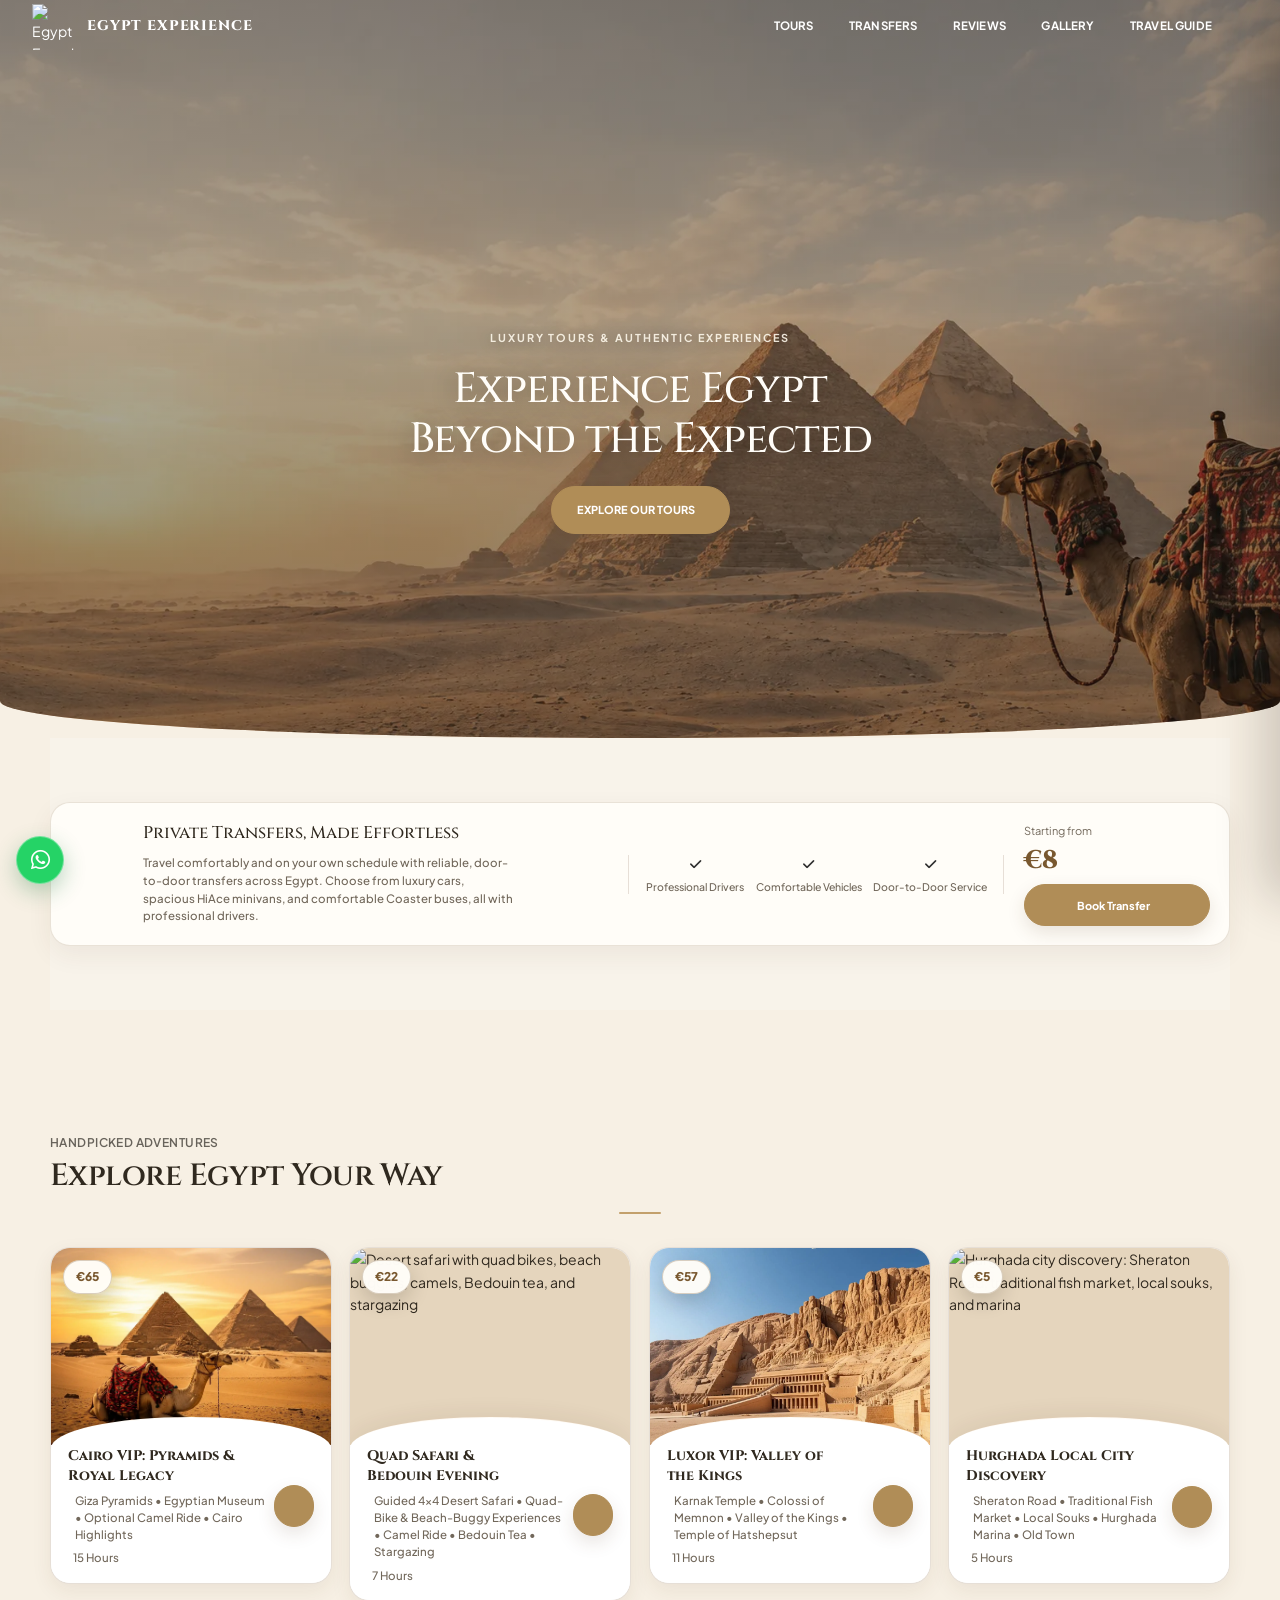
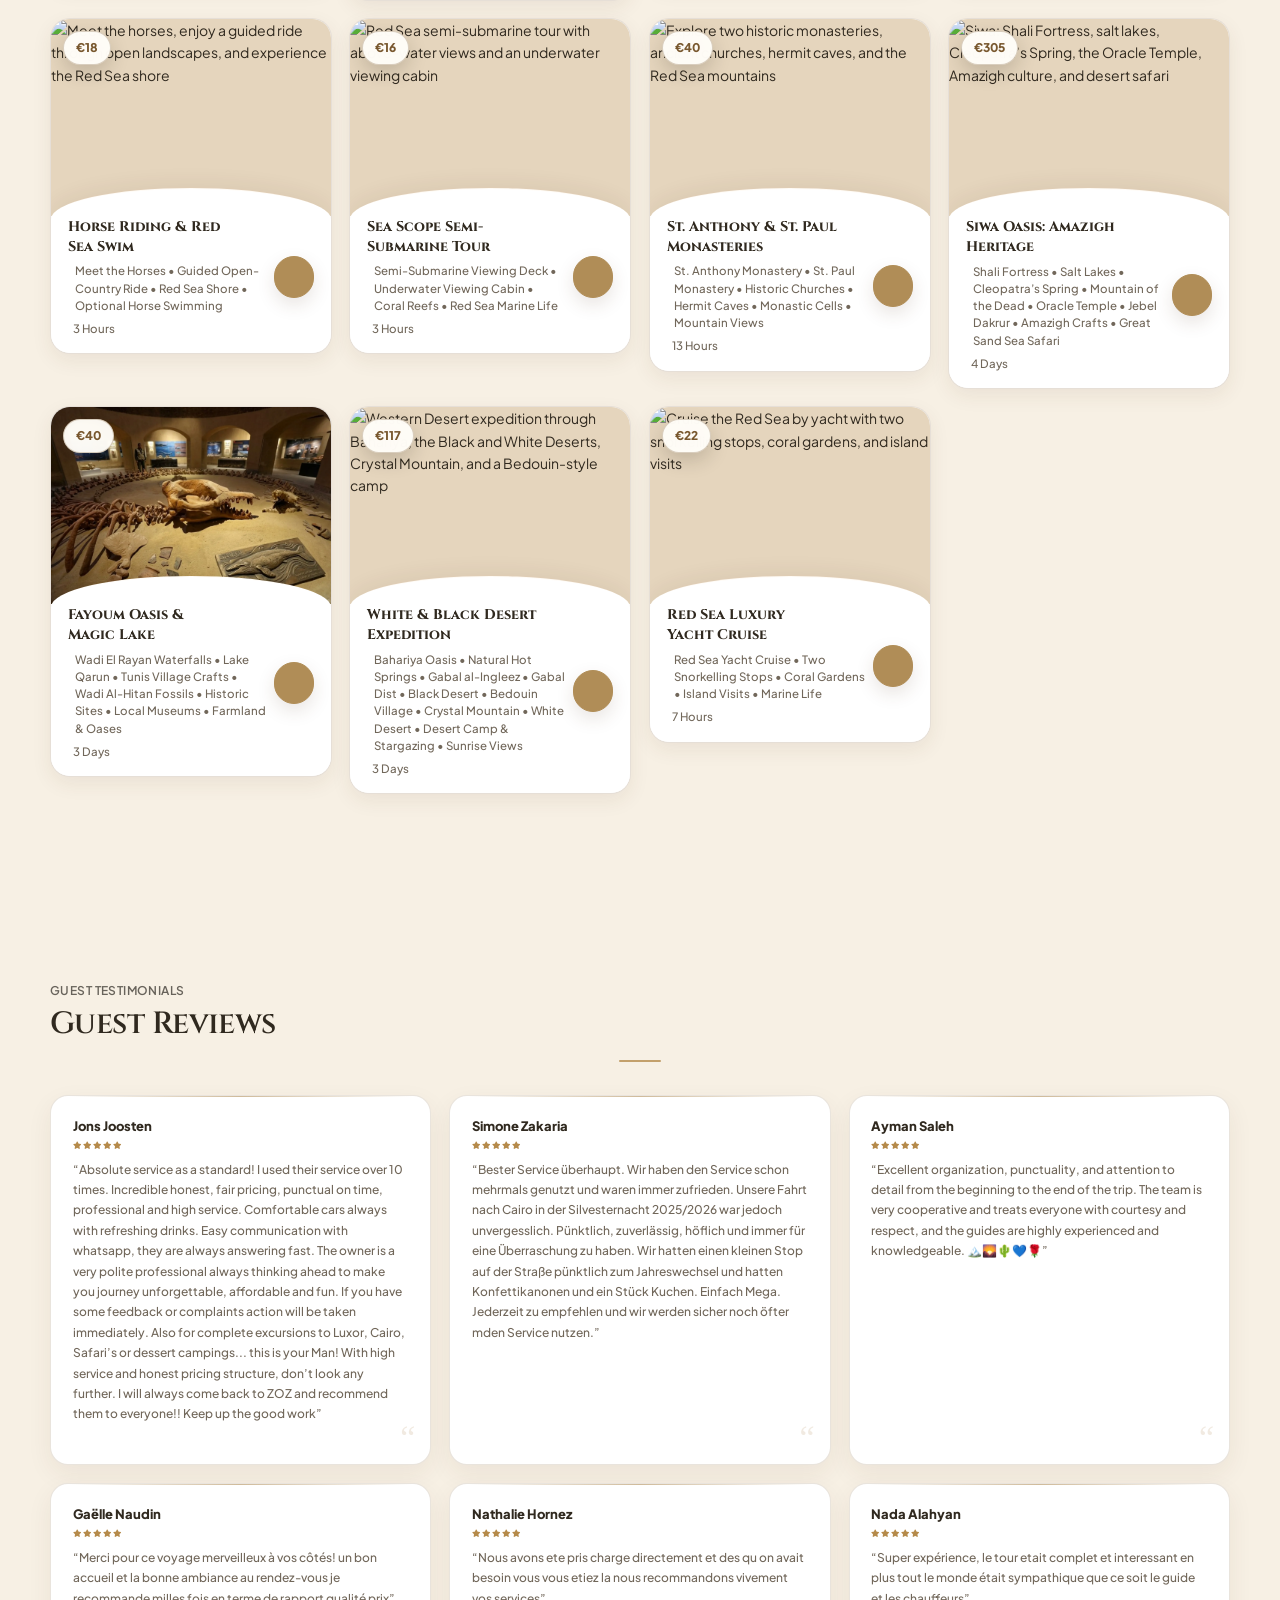
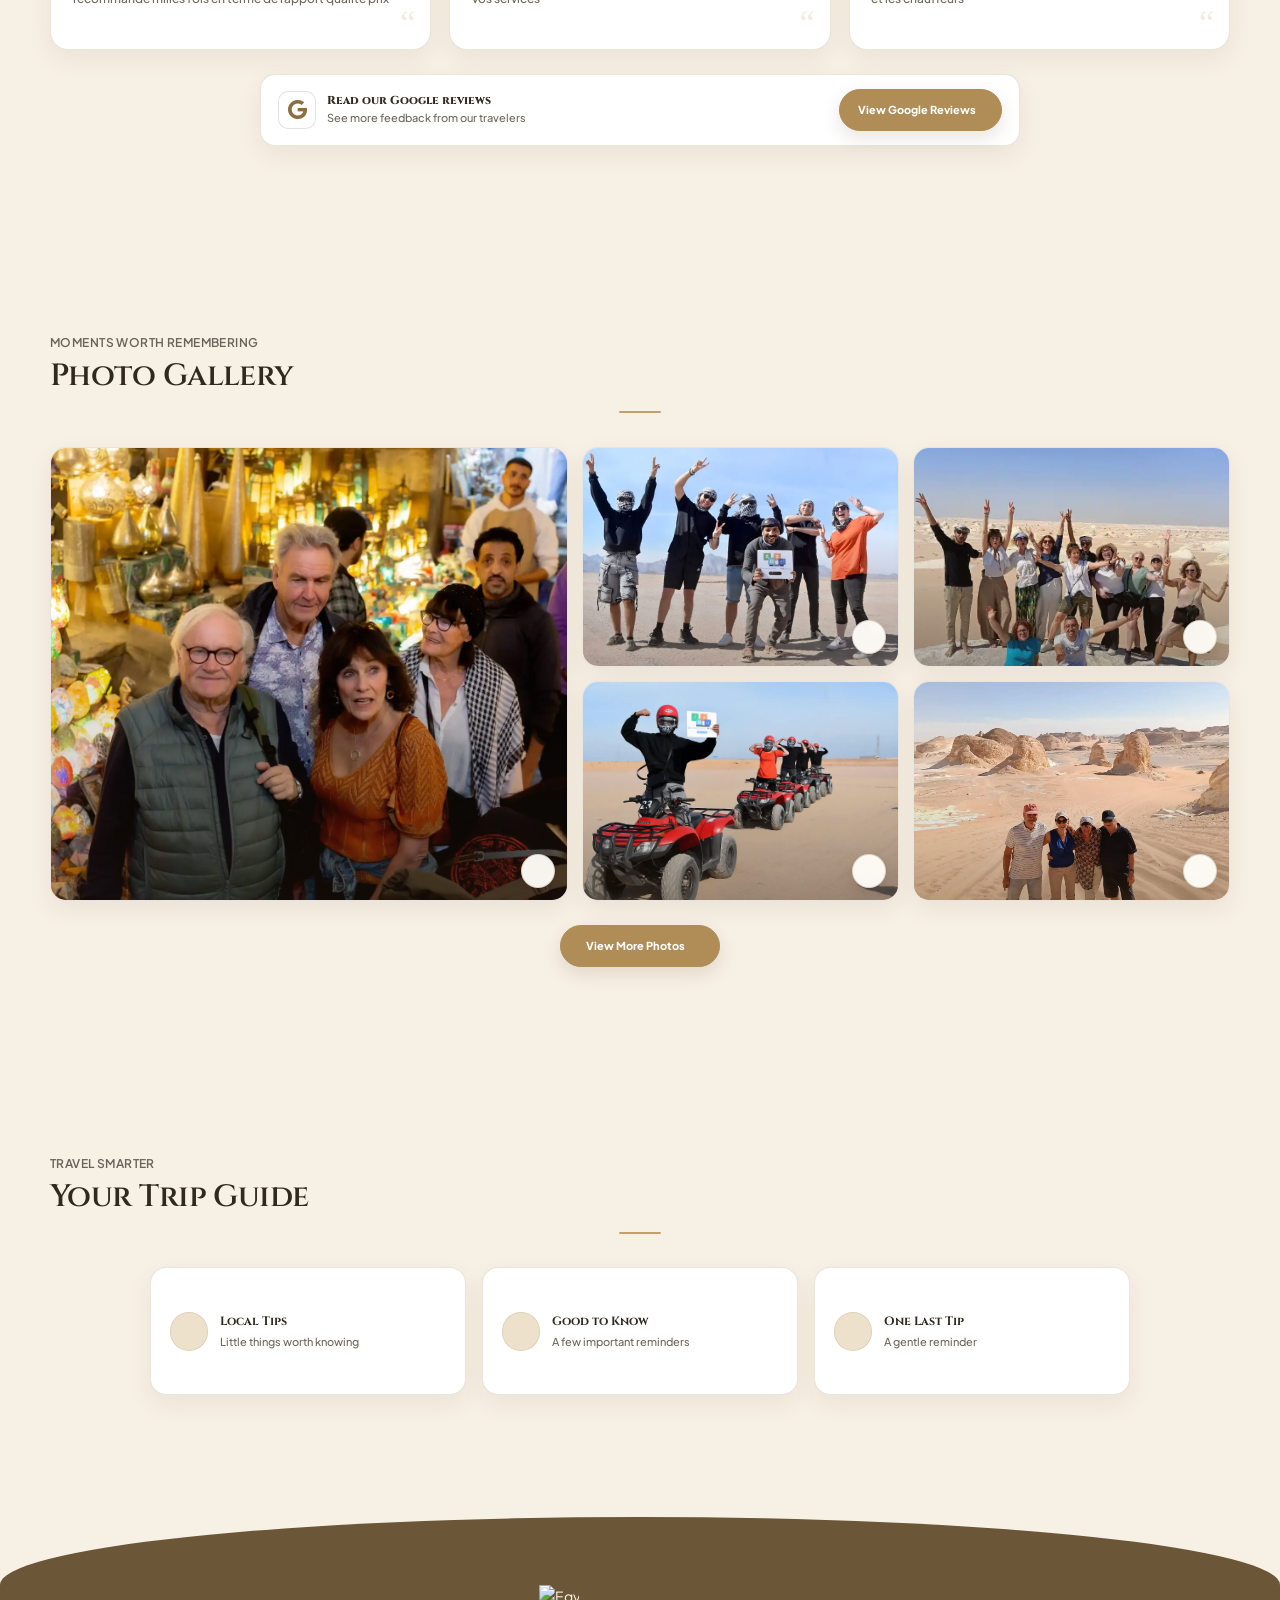
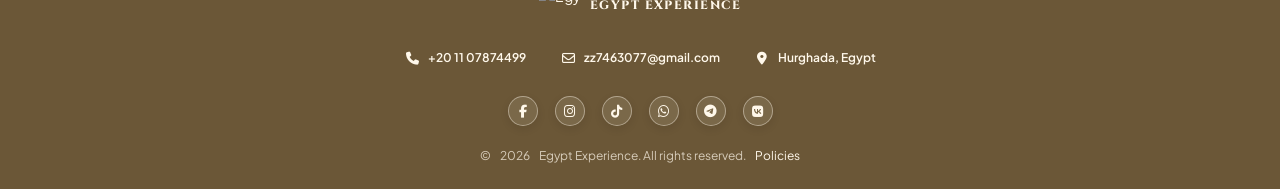
==== commit 452a79b2: "Add files via upload" ====
--- a/index.html
+++ b/index.html
@@ -1,470 +1,7277 @@
-<!DOCTYPE html>
-<html lang="en">
-<head>
-<meta charset="UTF-8">
-<meta name="viewport" content="width=device-width, initial-scale=1.0">
-<meta http-equiv="X-UA-Compatible" content="IE=edge">
-<meta name="theme-color" content="#fcf7ed">
-<meta name="description" content="Unveil the soul of Egypt with Egypt Experience. Bespoke royal itineraries, luxury private transfers, and curated journeys crafted exclusively for the discerning global traveler.">
-<title>Egypt Experience</title>
-<link rel="shortcut icon" href="logo.webp">
-<meta name="google-site-verification" content="SMuq2UAdINUeG_BjUZjzq51T-mzgEBQvPLXeUnNW_Po" />
-<meta property="og:title" content="Egypt Experience" />
-<meta property="og:description" content="Unveil the soul of Egypt with Egypt Experience. Bespoke royal itineraries, luxury private transfers, and curated journeys crafted exclusively for the discerning global traveler." />
-<meta property="og:url" content="https://egyptexperiencetravel.com/" />
-<meta property="og:type" content="website" />
-<meta property="og:image" content="logo.webp" />
-<link rel="preconnect" href="https://fonts.googleapis.com">
-<link rel="preconnect" href="https://fonts.gstatic.com" crossorigin>
-<link href="https://fonts.googleapis.com/css2?family=Playfair+Display:wght@400;500;600;700;800;900&family=Tajawal:wght@300;400;500;700&display=swap" rel="stylesheet">
-<link rel="stylesheet" href="https://cdnjs.cloudflare.com/ajax/libs/font-awesome/6.5.0/css/all.min.css">
-<link href="https://cdn.jsdelivr.net/npm/aos@2.3.4/dist/aos.css" rel="stylesheet" />
-<link rel="stylesheet" href="https://cdn.jsdelivr.net/npm/swiper@11/swiper-bundle.min.css" />
-<link rel="stylesheet" href="zoz.css">
-</head>
-    <header class="main-header">
-    <div class="header-container">
-        <div class="header-logo">
-            <img src="logo.webp" alt="Logo" class="header-logo__img">
-            <div class="header-logo__content">
-                <span class="header-logo__name">EGYPT</span>
-                <span class="header-logo__tag">Experience</span>
-            </div>
-        </div>
-        <nav class="main-nav">
-            <ul class="main-nav__list">
-                <li class="main-nav__item"><a href="#home" class="main-nav__link">Home</a></li>
-                <li class="main-nav__item"><a href="#about" class="main-nav__link">About</a></li>
-                <li class="main-nav__item"><a href="#tours" class="main-nav__link">Trips</a></li>
-                <li class="main-nav__item"><a href="Gallery.html" class="main-nav__link">Gallery</a></li>
-                <li class="main-nav__item"><a href="#testimonials" class="main-nav__link">Reviews</a></li>
-            </ul>
-        </nav>
-        <div class="header-actions">
-            <a href="https://wa.me201107874499" class="btn-book desktop-whatsapp">WhatsApp</a>
-            <i class="fas fa-bars header-icon--menu" id="hamburgerIcon"></i>
-        </div>
-    </div>
-</header>
-<div class="modal-overlay" id="navOverlay">
-    <div class="modal-content">
-        <i class="fas fa-times modal-close" id="closeMenu"></i>
-        <nav class="mobile-nav">
-            <ul class="mobile-nav__list">
-                <li class="mobile-nav__item"><a href="#home" class="mobile-nav__link">Home</a></li>
-                <li class="mobile-nav__item"><a href="#about" class="mobile-nav__link">About</a></li>
-                <li class="mobile-nav__item"><a href="#tours" class="mobile-nav__link">Trips</a></li>
-                <li class="mobile-nav__item"><a href="Gallery.html" class="mobile-nav__link">Gallery</a></li>
-                <li class="mobile-nav__item"><a href="#testimonials" class="mobile-nav__link">Reviews</a></li>
-            </ul>
-        </nav>
-        <div class="nav-divider"></div>
-        <a href="https://wa.me/201107874499" class="btn-book btn-modal-whatsapp">WhatsApp</a>
-    </div>
-</div>
-
-<section id="home" class="hero-section">
-    <div class="hero-content">
-        <span class="welcome-text">Welcome to</span>
-        <h1 class="hero-title">Egypt</h1>
-    </div>
-</section>
-
-        <section id="about" class="about-experience">
-            <div class="container">
-                <div class="section-header">
-                    <span class="sub-title">Who We Are</span>
-                    <h2 class="main-title">Egypt Experience: Your Gateway to Authenticity</h2>
-                    <p class="section-subtitle">Egypt Experience was born from a deep love for Egypt and a vision to share its hidden treasures with the world. We bridge the gap between luxury and authentic cultural immersion.</p>
-                </div>
-                <div class="features-grid">
-                    <div class="feature-card">
-                        <div class="icon-box"><svg viewBox="0 0 24 24" fill="none" stroke="currentColor" stroke-width="1.5"><path d="M12 2L2 7l10 5 10-5-10-5zM2 17l10 5 10-5M2 12l10 5 10-5"/></svg></div>
-                        <h3>Local Expertise</h3>
-                        <p>Our team knows every corner of Egypt, ensuring you see the land through local eyes.</p>
-                    </div>
-                    <div class="feature-card">
-                        <div class="icon-box"><svg viewBox="0 0 24 24" fill="none" stroke="currentColor" stroke-width="1.5"><path d="M12 21.35l-1.45-1.32C5.4 15.36 2 12.28 2 8.5 2 5.42 4.42 3 7.5 3c1.74 0 3.41.81 4.5 2.09C13.09 3.81 14.76 3 16.5 3 19.58 3 22 5.42 22 8.5c0 3.78-3.4 6.86-8.55 11.54L12 21.35z"/></svg></div>
-                        <h3>Tailor-Made Comfort</h3>
-                        <p>Your journey is uniquely yours. We customize every detail to match your desires.</p>
-                    </div>
-                    <div class="feature-card">
-                        <div class="icon-box"><svg viewBox="0 0 24 24" fill="none" stroke="currentColor" stroke-width="1.5"><path d="M9 12l2 2 4-4m5.618-4.016A11.955 11.955 0 0112 2.944a11.955 11.955 0 01-8.618 3.04A12.02 12.02 0 003 9c0 5.591 3.824 10.29 9 11.622 5.176-1.332 9-6.03 9-11.622 0-1.042-.133-2.052-.382-3.016z"/></svg></div>
-                        <h3>Safety & Trust</h3>
-                        <p>Your peace of mind is our priority. We maintain the highest standards of safety across all services.</p>
-                    </div>
-                    <div class="feature-card">
-                        <div class="icon-box"><svg viewBox="0 0 24 24" fill="none" stroke="currentColor" stroke-width="1.5"><path d="M12 3v1m0 16v1m9-9h-1M4 9H3m15.364 6.364l-.707-.707M6.343 6.343l-.707-.707m12.728 0l-.707.707M6.343 17.657l-.707.707M16 12a4 4 0 11-8 0 4 4 0 018 0z"/></svg></div>
-                        <h3>Sustainable Impact</h3>
-                        <p>We believe in tourism that gives back, supporting local communities and preserving heritage.</p>
-                    </div>
-                </div>
-            </div>
-        </section>
-
-
-<section class="shuttle-luxury-section">
-    <div class="shuttle-luxury-container">
-        <div class="shuttle-luxury-content">
-            <span class="shuttle-subtitle">Exclusive Transfer</span>
-            <h2 class="shuttle-title">Airport Transfers & Shuttle Service</h2>
-            <div class="shuttle-divider"></div>
-            <p class="shuttle-description">
-               We provide premium reception and transfer services for just €7 per person. To perfectly suit your needs, our diverse fleet includes luxury Limousines, spacious HiAce vans, and comfortable Coaster buses.
-                <span class="shuttle-highlight">Please note that for transfers outside of Hurghada, additional fees apply based on the distance.</span>
-            </p>
-            <a href="https://wa.me/201107874499" class="shuttle-btn" target="_blank">Book A Shuttle</a>
-        </div>
-        <div class="shuttle-luxury-image">
-            <div class="shuttle-image-inner">
-                <span class="shuttle-price-badge">From €7</span>
-                <img src="car.webp" alt="Airport Transfers & Shuttle Service" class="shuttle-responsive-img">
-            </div>
-        </div>
-    </div>
-</section>
-
-
-
-<section id="tours" class="trips-section section-padding section-bg">
-    <div class="container">
-        <div class="section-heading" data-aos="fade-up">
-            <h2 class="section-title">Our Top Trips</h2>
-            <p class="section-subtitle">Hand-picked luxury adventures designed for the modern traveler.</p>
-        </div>
-        <div class="trips-grid">
-            
-            <div class="trip-card" data-aos="fade-up" data-aos-delay="100" onclick="window.location.href='trip1.html';" style="cursor: pointer;">
-                <div class="trip-card__image-wrapper">
-                    <img src="Sea Trip on Boat .webp" alt="Elite Sea Escape" class="trip-card__image">
-                    <div class="trip-badge" onclick="event.stopPropagation(); window.location.href='trip1.html';">From €22</div>
-                </div>
-                <div class="trip-card__content">
-                    <h3 class="trip-card__title">Elite Sea Escape & Island Party</h3>
-                    <p class="trip-card__description">Sail on a premium yacht to hidden islands. Dive into crystal turquoise waters and enjoy an exclusive beach celebration under the sun.</p>
-                    <div class="trip-meta" onclick="event.stopPropagation(); window.location.href='trip1.html';">
-                        <span><svg width="16" height="16" viewBox="0 0 24 24" fill="none" stroke="currentColor" stroke-width="2"><circle cx="12" cy="12" r="10"></circle><polyline points="12 6 12 12 16 14"></polyline></svg> ~ 7 Hours</span>
-                        <span><svg width="16" height="16" viewBox="0 0 24 24" fill="none" stroke="currentColor" stroke-width="2"><path d="M17 21v-2a4 4 0 0 0-4-4H5a4 4 0 0 0-4 4v2"></path><circle cx="9" cy="7" r="4"></circle><path d="M23 21v-2a4 4 0 0 0-3-3.87"></path><path d="M16 3.13a4 4 0 0 1 0 7.75"></path></svg> Max 15 Guests</span>
-                    </div>
-                    <a href="trip1.html" class="btn-card">Read More</a>
-                </div>
-            </div>
-
-            <div class="trip-card" data-aos="fade-up" data-aos-delay="200" onclick="window.location.href='trip2.html';" style="cursor: pointer;">
-                <div class="trip-card__image-wrapper">
-                    <img src="Cairo Day Trip .webp" alt="Cairo VIP Private Tour" class="trip-card__image">
-                    <div class="trip-badge" onclick="event.stopPropagation(); window.location.href='trip2.html';">From €65</div>
-                </div>
-                <div class="trip-card__content">
-                    <h3 class="trip-card__title">Cairo VIP: Pyramids & Royal History</h3>
-                    <p class="trip-card__description">Experience the Giza Pyramids and the Grand Museum in total privacy. A curated luxury journey through Egypt's soul with VIP camel treks.</p>
-                    <div class="trip-meta" onclick="event.stopPropagation(); window.location.href='trip2.html';">
-                        <span><svg width="16" height="16" viewBox="0 0 24 24" fill="none" stroke="currentColor" stroke-width="2"><circle cx="12" cy="12" r="10"></circle><polyline points="12 6 12 12 16 14"></polyline></svg> ~ 15 Hours</span>
-                        <span><svg width="16" height="16" viewBox="0 0 24 24" fill="none" stroke="currentColor" stroke-width="2"><path d="M17 21v-2a4 4 0 0 0-4-4H5a4 4 0 0 0-4 4v2"></path><circle cx="9" cy="7" r="4"></circle><path d="M23 21v-2a4 4 0 0 0-3-3.87"></path><path d="M16 3.13a4 4 0 0 1 0 7.75"></path></svg> Max 8 Guests</span>
-                    </div>
-                    <a href="trip2.html" class="btn-card">Read More</a>
-                </div>
-            </div>
-
-            <div class="trip-card" data-aos="fade-up" data-aos-delay="300" onclick="window.location.href='trip3.html';" style="cursor: pointer;">
-                <div class="trip-card__image-wrapper">
-                    <img src="Premium Safari Experience .webp" alt="Ultimate Desert Safari" class="trip-card__image">
-                    <div class="trip-badge" onclick="event.stopPropagation(); window.location.href='trip3.html';">From €22</div>
-                </div>
-                <div class="trip-card__content">
-                    <h3 class="trip-card__title">Ultimate Safari: Quad & Bedouin Soul</h3>
-                    <p class="trip-card__description">Conquer the golden dunes on a 4x4 adventure. Immerse yourself in authentic Bedouin life with traditional music, tea, and starlit magic.</p>
-                    <div class="trip-meta" onclick="event.stopPropagation(); window.location.href='trip3.html';">
-                        <span><svg width="16" height="16" viewBox="0 0 24 24" fill="none" stroke="currentColor" stroke-width="2"><circle cx="12" cy="12" r="10"></circle><polyline points="12 6 12 12 16 14"></polyline></svg> ~ 7 Hours</span>
-                        <span><svg width="16" height="16" viewBox="0 0 24 24" fill="none" stroke="currentColor" stroke-width="2"><path d="M17 21v-2a4 4 0 0 0-4-4H5a4 4 0 0 0-4 4v2"></path><circle cx="9" cy="7" r="4"></circle><path d="M23 21v-2a4 4 0 0 0-3-3.87"></path><path d="M16 3.13a4 4 0 0 1 0 7.75"></path></svg> Max 14 Guests</span>
-                    </div>
-                    <a href="trip3.html" class="btn-card">Read More</a>
-                </div>
-            </div>
-
-            <div class="trip-card" data-aos="fade-up" data-aos-delay="400" onclick="window.location.href='trip4.html';" style="cursor: pointer;">
-                <div class="trip-card__image-wrapper">
-                    <img src="Luxor Day Trip .webp" alt="Luxor VIP Tour" class="trip-card__image">
-                    <div class="trip-badge" onclick="event.stopPropagation();">From €57</div>
-                </div>
-                <div class="trip-card__content">
-                    <h3 class="trip-card__title">Luxor VIP: Valley of the Kings</h3>
-                    <p class="trip-card__description">Explore the majestic Karnak and Hatshepsut temples. A tailor-made VIP experience through the ancient wonders of the world's largest open-air museum.</p>
-                    <div class="trip-meta">
-                        <span><svg width="16" height="16" viewBox="0 0 24 24" fill="none" stroke="currentColor" stroke-width="2"><circle cx="12" cy="12" r="10"></circle><polyline points="12 6 12 12 16 14"></polyline></svg> ~ 11 Hours</span>
-                        <span><svg width="16" height="16" viewBox="0 0 24 24" fill="none" stroke="currentColor" stroke-width="2"><path d="M17 21v-2a4 4 0 0 0-4-4H5a4 4 0 0 0-4 4v2"></path><circle cx="9" cy="7" r="4"></circle><path d="M23 21v-2a4 4 0 0 0-3-3.87"></path><path d="M16 3.13a4 4 0 0 1 0 7.75"></path></svg> Max 8 Guests</span>
-                    </div>
-                    <a href="trip4.html" class="btn-card">Read More</a>
-                </div>
-            </div>
-
-            <div class="trip-card" data-aos="fade-up" data-aos-delay="500" onclick="window.location.href='trip5.html';" style="cursor: pointer;">
-                <div class="trip-card__image-wrapper">
-                    <img src="Hurghada City Tour .webp" alt="Hurghada City Tour" class="trip-card__image">
-                    <div class="trip-badge" onclick="event.stopPropagation();">From €5</div>
-                </div>
-                <div class="trip-card__content">
-                    <h3 class="trip-card__title">Hurghada Local City Discovery</h3>
-                    <p class="trip-card__description">Discover the authentic heart of Hurghada. Visit the vibrant Fish Market, the Great Souq, and enjoy a scenic walk by the Marina's crystal waters.</p>
-                    <div class="trip-meta">
-                        <span><svg width="16" height="16" viewBox="0 0 24 24" fill="none" stroke="currentColor" stroke-width="2"><circle cx="12" cy="12" r="10"></circle><polyline points="12 6 12 12 16 14"></polyline></svg> ~ 5 Hours</span>
-                        <span><svg width="16" height="16" viewBox="0 0 24 24" fill="none" stroke="currentColor" stroke-width="2"><path d="M17 21v-2a4 4 0 0 0-4-4H5a4 4 0 0 0-4 4v2"></path><circle cx="9" cy="7" r="4"></circle><path d="M23 21v-2a4 4 0 0 0-3-3.87"></path><path d="M16 3.13a4 4 0 0 1 0 7.75"></path></svg> Max 10 Guests</span>
-                    </div>
-                    <a href="trip5.html" class="btn-card">Read More</a>
-                </div>
-            </div>
-
-            <div class="trip-card" data-aos="fade-up" data-aos-delay="600" onclick="window.location.href='trip6.html';" style="cursor: pointer;">
-                <div class="trip-card__image-wrapper">
-                    <img src="Horse Riding & Swimming with Horses .webp" alt="Horse Riding" class="trip-card__image">
-                    <div class="trip-badge" onclick="event.stopPropagation();">From €18</div>
-                </div>
-                <div class="trip-card__content">
-                    <h3 class="trip-card__title">Horse Riding & Sea Swim</h3>
-                    <p class="trip-card__description">Experience the thrill of riding horses through the desert and into the Red Sea. A unique adventure with professional safety instructors.</p>
-                    <div class="trip-meta">
-                        <span><svg width="16" height="16" viewBox="0 0 24 24" fill="none" stroke="currentColor" stroke-width="2"><circle cx="12" cy="12" r="10"></circle><polyline points="12 6 12 12 16 14"></polyline></svg> ~ 3 Hours</span>
-                        <span><svg width="16" height="16" viewBox="0 0 24 24" fill="none" stroke="currentColor" stroke-width="2"><path d="M17 21v-2a4 4 0 0 0-4-4H5a4 4 0 0 0-4 4v2"></path><circle cx="9" cy="7" r="4"></circle><path d="M23 21v-2a4 4 0 0 0-3-3.87"></path><path d="M16 3.13a4 4 0 0 1 0 7.75"></path></svg> Max 10 Guests</span>
-                    </div>
-                    <a href="trip6.html" class="btn-card">Read More</a>
-                </div>
-            </div>
-
-            <div class="trip-card" data-aos="fade-up" data-aos-delay="700" onclick="window.location.href='trip7.html';" style="cursor: pointer;">
-                <div class="trip-card__image-wrapper">
-                    <img src="See the Red Sea Without Getting Wet! .webp" alt="Sea Scope" class="trip-card__image">
-                    <div class="trip-badge" onclick="event.stopPropagation();">From €16</div>
-                </div>
-                <div class="trip-card__content">
-                    <h3 class="trip-card__title">Sea Scope: Semi-Submarine</h3>
-                    <p class="trip-card__description">Witness the Red Sea's vibrant coral reefs and marine life without getting wet. An educational and fun voyage perfect for families and children.</p>
-                    <div class="trip-meta">
-                        <span><svg width="16" height="16" viewBox="0 0 24 24" fill="none" stroke="currentColor" stroke-width="2"><circle cx="12" cy="12" r="10"></circle><polyline points="12 6 12 12 16 14"></polyline></svg> ~ 3 Hours</span>
-                        <span><svg width="16" height="16" viewBox="0 0 24 24" fill="none" stroke="currentColor" stroke-width="2"><path d="M17 21v-2a4 4 0 0 0-4-4H5a4 4 0 0 0-4 4v2"></path><circle cx="9" cy="7" r="4"></circle><path d="M23 21v-2a4 4 0 0 0-3-3.87"></path><path d="M16 3.13a4 4 0 0 1 0 7.75"></path></svg> Max 20 Guests</span>
-                    </div>
-                    <a href="trip7.html" class="btn-card">Read More</a>
-                </div>
-            </div>
-
-            <div class="trip-card" data-aos="fade-up" data-aos-delay="800" onclick="window.location.href='trip8.html';" style="cursor: pointer;">
-                <div class="trip-card__image-wrapper">
-                    <img src="St. Anthony & St. Paul Monasteries Tour .webp" alt="St. Anthony Monasteries" class="trip-card__image">
-                    <div class="trip-badge" onclick="event.stopPropagation();">From €40</div>
-                </div>
-                <div class="trip-card__content">
-                    <h3 class="trip-card__title">St. Anthony & Paul Monasteries</h3>
-                    <p class="trip-card__description">Journey to the Red Sea mountains. Visit historic caves and ancient monasteries with private transport and an authentic Egyptian lunch included.</p>
-                    <div class="trip-meta">
-                        <span><svg width="16" height="16" viewBox="0 0 24 24" fill="none" stroke="currentColor" stroke-width="2"><circle cx="12" cy="12" r="10"></circle><polyline points="12 6 12 12 16 14"></polyline></svg> ~ 13 Hours</span>
-                        <span><svg width="16" height="16" viewBox="0 0 24 24" fill="none" stroke="currentColor" stroke-width="2"><path d="M17 21v-2a4 4 0 0 0-4-4H5a4 4 0 0 0-4 4v2"></path><circle cx="9" cy="7" r="4"></circle><path d="M23 21v-2a4 4 0 0 0-3-3.87"></path><path d="M16 3.13a4 4 0 0 1 0 7.75"></path></svg> Max 20 Guests</span>
-                    </div>
-                    <a href="trip8.html" class="btn-card">Read More</a>
-                </div>
-            </div>
-
-            <div class="trip-card" data-aos="fade-up" data-aos-delay="900" onclick="window.location.href='trip9.html';" style="cursor: pointer;">
-                <div class="trip-card__image-wrapper">
-                    <img src="Siwa Odyssey 2 .webp" alt="Siwa Oasis" class="trip-card__image">
-                    <div class="trip-badge" onclick="event.stopPropagation();">From €305</div>
-                </div>
-                <div class="trip-card__content">
-                    <h3 class="trip-card__title">Siwa Oasis: Amazigh Culture</h3>
-                    <p class="trip-card__description">4-day desert safari to Salt Lakes and Cleopatra’s Bath. Discover Shali Fortress and Mountain of the Dead in this deep cultural immersion.</p>
-                    <div class="trip-meta">
-                        <span><svg width="16" height="16" viewBox="0 0 24 24" fill="none" stroke="currentColor" stroke-width="2"><circle cx="12" cy="12" r="10"></circle><polyline points="12 6 12 12 16 14"></polyline></svg> 4 Days</span>
-                        <span><svg width="16" height="16" viewBox="0 0 24 24" fill="none" stroke="currentColor" stroke-width="2"><path d="M17 21v-2a4 4 0 0 0-4-4H5a4 4 0 0 0-4 4v2"></path><circle cx="9" cy="7" r="4"></circle><path d="M23 21v-2a4 4 0 0 0-3-3.87"></path><path d="M16 3.13a4 4 0 0 1 0 7.75"></path></svg> Max 25 Guests</span>
-                    </div>
-                    <a href="trip9.html" class="btn-card">Read More</a>
-                </div>
-            </div>
-
-            <div class="trip-card" data-aos="fade-up" data-aos-delay="1000" onclick="window.location.href='trip10.html';" style="cursor: pointer;">
-                <div class="trip-card__image-wrapper">
-                    <img src="Faiyum Oasis .webp" alt="Fayoum Oasis" class="trip-card__image">
-                    <div class="trip-badge" onclick="event.stopPropagation();">From €40</div>
-                </div>
-                <div class="trip-card__content">
-                    <h3 class="trip-card__title">Fayoum Oasis & Magic Lake</h3>
-                    <p class="trip-card__description">Explore Wadi El-Rayan waterfalls and Tunis Village. A private group journey to the Valley of Whales and ancient Fayoum museums.</p>
-                    <div class="trip-meta">
-                        <span><svg width="16" height="16" viewBox="0 0 24 24" fill="none" stroke="currentColor" stroke-width="2"><circle cx="12" cy="12" r="10"></circle><polyline points="12 6 12 12 16 14"></polyline></svg> 3 Days</span>
-                        <span><svg width="16" height="16" viewBox="0 0 24 24" fill="none" stroke="currentColor" stroke-width="2"><path d="M17 21v-2a4 4 0 0 0-4-4H5a4 4 0 0 0-4 4v2"></path><circle cx="9" cy="7" r="4"></circle><path d="M23 21v-2a4 4 0 0 0-3-3.87"></path><path d="M16 3.13a4 4 0 0 1 0 7.75"></path></svg> Private Groups</span>
-                    </div>
-                    <a href="trip10.html" class="btn-card">Read More</a>
-                </div>
-            </div>
-
-            <div class="trip-card" data-aos="fade-up" data-aos-delay="1100" onclick="window.location.href='trip11.html';" style="cursor: pointer;">
-                <div class="trip-card__image-wrapper">
-                    <img src="Alabaster Wilderness .webp" alt="White Desert" class="trip-card__image">
-                    <div class="trip-badge" onclick="event.stopPropagation();">From €117</div>
-                </div>
-                <div class="trip-card__content">
-                    <h3 class="trip-card__title">White & Black Desert Safari</h3>
-                    <p class="trip-card__description">Camp under the stars and witness Crystal Mountain. Enjoy Bedouin meals by the fire amidst surreal limestone formations and sulfur springs.</p>
-                    <div class="trip-meta">
-                        <span><svg width="16" height="16" viewBox="0 0 24 24" fill="none" stroke="currentColor" stroke-width="2"><circle cx="12" cy="12" r="10"></circle><polyline points="12 6 12 12 16 14"></polyline></svg> 3 Days</span>
-                        <span><svg width="16" height="16" viewBox="0 0 24 24" fill="none" stroke="currentColor" stroke-width="2"><path d="M17 21v-2a4 4 0 0 0-4-4H5a4 4 0 0 0-4 4v2"></path><circle cx="9" cy="7" r="4"></circle><path d="M23 21v-2a4 4 0 0 0-3-3.87"></path><path d="M16 3.13a4 4 0 0 1 0 7.75"></path></svg> Max 30 Guests</span>
-                    </div>
-                    <a href="trip11.html" class="btn-card">Read More</a>
-                </div>
-            </div>
-        </div>
-    </div>
-</section>
-
-    
-<section id="testimonials" class="reviews-section">
-    <div class="container">
-        <div class="section-heading">
-            <h2 class="section-title">What Our Clients Say</h2>
-            <p class="section-subtitle">Read some of the wonderful experiences our clients have had with us.</p>
-        </div>
-        <div class="reviews-grid">
-            <div class="review-card">
-                <h3 class="review-card__name">Jons Joosten</h3>
-                <div class="review-card__stars">★★★★★</div>
-                <p class="review-card__text">Absolute service as a standard! I used their service over 10 times. Incredibly honest, fair pricing, punctual, professional and high-quality service. Comfortable cars always with refreshing drinks. Easy communication with WhatsApp, they are always answering fast. The owner is a very polite professional, always thinking ahead to make your journey unforgettable, affordable and fun.</p>
-            </div>
-            <div class="review-card">
-                <h3 class="review-card__name">Gaëlle Naudin</h3>
-                <div class="review-card__stars">★★★★★</div>
-                <p class="review-card__text">Merci pour ce voyage merveilleux à vos côtés ! Un bon accueil et une bonne ambiance au rendez-vous. Je recommande mille fois en termes de rapport qualité-prix.</p>
-            </div>
-            <div class="review-card">
-                <h3 class="review-card__name">Nada Alahyan</h3>
-                <div class="review-card__stars">★★★★★</div>
-                <p class="review-card__text">Super expérience, le tour était complet et intéressant, en plus tout le monde était sympathique, que ce soit le guide ou les chauffeurs.</p>
-            </div>
-            <div class="review-card">
-                <h3 class="review-card__name">Nathalie Hornez</h3>
-                <div class="review-card__stars">★★★★★</div>
-                <p class="review-card__text">Nous avons été pris en charge directement et, dès que nous avions besoin, vous étiez là. Nous recommandons vivement vos services.</p>
-            </div>
-        </div>
-        <div class="add-review-container">
-            <h3 class="add-review-title">Share Your Experience on Google</h3>
-            <p class="add-review-text">We value your journey with us. Please share your feedback on our Google profile to help us grow and reach more travelers.</p>
-            <a href="https://share.google/5VFFRtDtCICq3UcY1" target="_blank" class="btn-review">Review us on Google</a>
-        </div>
-    </div>
-</section>
-
-<section id="faq" class="royal-faq">
-    <div class="container">
-        <div class="section-heading">
-            <h2 class="section-title">Frequently Asked Questions</h2>
-            <p class="section-subtitle">Common queries to help you prepare for your upcoming Egyptian adventure.</p>
-        </div>
-        <div class="faq-wrapper">
-            <div class="faq-item">
-                <div class="faq-question" onclick="toggleFaq(this)" role="button" aria-expanded="false">
-                    <h3>What is the best time to visit Egypt?</h3>
-                    <span class="ankh-icon"></span>
-                </div>
-                <div class="faq-answer">
-                    <p>The best time to visit is between October and April, when the weather is mild and perfect for exploring outdoor historical sites and enjoying the Red Sea.</p>
-                </div>
-            </div>
-            <div class="faq-item">
-                <div class="faq-question" onclick="toggleFaq(this)" role="button" aria-expanded="false">
-                    <h3>Do I need a visa to visit Egypt?</h3>
-                    <span class="ankh-icon"></span>
-                </div>
-                <div class="faq-answer">
-                    <p>Entry requirements depend on your nationality. Many nationalities can obtain a visa on arrival at the airport, while others may need to apply online in advance. We recommend checking with your local embassy.</p>
-                </div>
-            </div>
-            <div class="faq-item">
-                <div class="faq-question" onclick="toggleFaq(this)" role="button" aria-expanded="false">
-                    <h3>How can I book a tour with ZOZ?</h3>
-                    <span class="ankh-icon"></span>
-                </div>
-                <div class="faq-answer">
-                    <p>Booking is easy! You can reach out directly via our WhatsApp link on our website, or send us an email. We will guide you through the selection and confirmation process.</p>
-                </div>
-            </div>
-            <div class="faq-item">
-                <div class="faq-question" onclick="toggleFaq(this)" role="button" aria-expanded="false">
-                    <h3>What payment methods do you accept?</h3>
-                    <span class="ankh-icon"></span>
-                </div>
-                <div class="faq-answer">
-                    <p>We accept various payment methods, including cash (Euros, Dollars, or Egyptian Pounds) and bank transfers. We will clarify the details during your booking confirmation.</p>
-                </div>
-            </div>
-            <div class="faq-item">
-                <div class="faq-question" onclick="toggleFaq(this)" role="button" aria-expanded="false">
-                    <h3>Can I request a private or customized tour?</h3>
-                    <span class="ankh-icon"></span>
-                </div>
-                <div class="faq-answer">
-                    <p>Absolutely! We specialize in crafting bespoke journeys. Whether you want a private family tour or a specific itinerary, we are here to bring your vision to life.</p>
-                </div>
-            </div>
-        </div>
-    </div>
-</section>
-
-<footer id="contact" class="site-footer">
-    <div class="container">
-        <div class="footer-grid">
-            <div class="footer-col">
-                <div class="footer-brand">
-                    <img src="logo.webp" alt="ZOZ Travel Logo" class="footer-brand__img">
-                    <span class="footer-brand__name">Egypt Experience</span>
-                </div>
-                <p>Creating unforgettable royal journeys in Egypt. Experience luxury, history, and comfort with our expert team.</p>
-            </div>
-            <div class="footer-col">
-                <h4>Quick Links</h4>
-                <ul>
-                    <li><a href="#home">Home</a></li>
-                    <li><a href="#tours">Our Tours</a></li>
-                    <li><a href="#faq">FAQ</a></li>
-                    <li><a href="#about">About Us</a></li>
-                </ul>
-            </div>
-            <div class="footer-col">
-                <h4>Contact Us</h4>
-                <ul class="contact-info">
-                    <li><i class="fas fa-phone-alt"></i> +20 11 07874499</li>
-                    <li><i class="fas fa-envelope"></i> zz7463077@gmail.com </li>
-                    <li><i class="fas fa-map-marker-alt"></i> Hurghada, Egypt</li>
-                </ul>
-            </div>
-            <div class="footer-col">
-                <h4>Follow Us</h4>
-                <div class="social-links">
-                  <a href="https://www.facebook.com/share/1FWZJ5X1Gh/" target="_blank"><i class="fab fa-facebook-f"></i></a>
-                  <a href="https://www.instagram.com/egyptexperienceofficial?igsh=MXY0bWU3azJvdzhnZA==" target="_blank"><i class="fab fa-instagram"></i></a>
-                  <a href="https://www.tiktok.com/@zoztavelegypt1?_t=ZS-8xWNUdJKrAN&_r=1" target="_blank"><i class="fab fa-tiktok"></i></a>
-                  <a href="https://wa.me/201107874499" target="_blank"><i class="fab fa-whatsapp"></i></a>
-                  <a href="https://t.me/EgyptExperience" target="_blank"><i class="fab fa-telegram-plane"></i></a>
-                  <a href="https://vk.ru/id1078291245" target="_blank"><i class="fab fa-vk"></i></a>
-                </div>
-            </div>
-        </div>
-        <div class="footer-bottom">
-            <p>&copy; 2026 Egypt Experience. All Rights Reserved.</p>
-            <div class="legal-links">
-                <a href="Privacy.html">Privacy Policy</a>
-                <a href="Terms.html">Terms of Service</a>
-            </div>
-        </div>
-    </div>
-    <button id="scrollToTop" class="scroll-top"><i class="fas fa-arrow-up"></i></button>
-</footer>
-
-<script src="https://cdn.jsdelivr.net/npm/swiper@11/swiper-bundle.min.js"></script>
-<script src="https://cdnjs.cloudflare.com/ajax/libs/gsap/3.12.2/gsap.min.js"></script>
-<script src="https://cdn.jsdelivr.net/npm/aos@2.3.4/dist/aos.js"></script>
-<script>
-    AOS.init({
-        duration: 800,
-        once: true
-    });
-</script>
-<script src="zoz.js"></script>
-</body>
-</html>
+<!DOCTYPE html>
+
+<html dir="ltr" lang="en">
+<head>
+<meta charset="utf-8"/>
+<meta content="Discover Egypt through private tours, desert adventures, Red Sea experiences and reliable transfers. Explore curated trips with Egypt Experience." name="description"/>
+<meta content="strict-origin-when-cross-origin" name="referrer"/>
+<meta content="#fcf7ed" name="theme-color"/>
+<meta content="light" name="color-scheme"/>
+<meta content="index, follow, max-image-preview:large, max-snippet:-1, max-video-preview:-1" name="robots"/>
+<meta content="Egypt Experience" property="og:site_name"/>
+<meta content="en_US" property="og:locale"/>
+<meta content="Egypt Sunset Background" name="twitter:image:alt"/>
+<meta content="width=device-width, initial-scale=1" name="viewport"/>
+<meta content="website" property="og:type"/>
+<meta content="Egypt Experience | Tours, Transfers &amp; Excursions" property="og:title"/>
+<meta content="Discover private tours, desert adventures, Red Sea experiences and reliable transfers across Egypt with Egypt Experience." property="og:description"/>
+<meta content="https://egyptexperiencetravel.com/Background%20for%20large%20screens.webp" property="og:image"/>
+<meta content="Egypt Sunset Background" property="og:image:alt"/>
+<meta content="https://egyptexperiencetravel.com/" property="og:url"/>
+<meta content="summary_large_image" name="twitter:card"/>
+<meta content="Egypt Experience | Tours, Transfers &amp; Excursions" name="twitter:title"/>
+<meta content="Discover private tours, desert adventures, Red Sea experiences and reliable transfers across Egypt with Egypt Experience." name="twitter:description"/>
+<meta content="https://egyptexperiencetravel.com/Background%20for%20large%20screens.webp" name="twitter:image"/>
+<title>Egypt Experience | Tours, Transfers &amp; Excursions</title>
+<script type="application/ld+json">{"@context":"https://schema.org","@graph":[{"@type":"Organization","@id":"https://egyptexperiencetravel.com/#organization","name":"Egypt Experience","url":"https://egyptexperiencetravel.com/","logo":{"@type":"ImageObject","url":"https://egyptexperiencetravel.com/logo.webp"},"telephone":"+201107874499","sameAs":["https://www.facebook.com/share/1FWZJ5X1Gh/","https://www.instagram.com/egyptexperienceofficial?igsh=MXY0bWU3azJvdzhnZA==","https://www.tiktok.com/@zoztavelegypt1?_t=ZS-8xWNUdJKrAN&_r=1","https://t.me/EgyptExperience","https://vk.ru/id1078291245"]},{"@type":"WebSite","@id":"https://egyptexperiencetravel.com/#website","url":"https://egyptexperiencetravel.com/","name":"Egypt Experience","publisher":{"@id":"https://egyptexperiencetravel.com/#organization"},"inLanguage":"en"}]}</script>
+
+<link href="https://egyptexperiencetravel.com/" rel="canonical"/>
+<link href="https://fonts.googleapis.com" rel="preconnect"/>
+<link crossorigin="" href="https://fonts.gstatic.com" rel="preconnect"/>
+<link href="https://unpkg.com" rel="preconnect"/>
+<link href="https://cdnjs.cloudflare.com" rel="preconnect"/>
+<link as="image" fetchpriority="high" href="Background%20for%20large%20screens.webp" media="(min-width: 761px)" rel="preload"/>
+<link as="image" fetchpriority="high" href="Background%20for%20small%20screens.webp" media="(max-width: 760px)" rel="preload"/>
+<link href="https://fonts.googleapis.com/css2?family=Cinzel:wght@500..900&amp;family=Plus+Jakarta+Sans:wght@300..800&amp;display=swap" rel="stylesheet"/>
+<script defer="" src="https://unpkg.com/lucide@0.468.0/dist/umd/lucide.min.js">
+</script>
+<link href="https://cdnjs.cloudflare.com/ajax/libs/font-awesome/6.4.0/css/all.min.css" rel="stylesheet"/>
+<link href="logo.webp" rel="icon" type="image/webp"/>
+<style>
+
+
+/* =====================================================================
+   CSS SOURCE MAP — THE CASCADE REMAINS SOURCE-ORDERED
+   01. Design tokens, base typography, reset and shared accessibility utilities.
+   02. Component foundations: hero/header, navigation drawer, page sections,
+       transfer, tours, reviews, gallery, guide dialogs, floating controls and footer.
+   03. Initial responsive rules for the foundational component layer.
+   04. Site-wide visual refinement rules that intentionally follow the foundations.
+   05. Responsive, touch, overlay, lightbox and viewport-height refinements.
+   06. Later typography/surface refinements, component skin and interaction states.
+   07. Shared header/navigation, footer, reduced-motion and final mobile controls.
+
+   Maintenance note: several refinement segments still overlap the earlier component
+   layer. Their order is part of the rendered result. Do not relocate or merge rules
+   across these segments without matching computed-style and interaction regression
+   checks at each affected breakpoint. This map identifies the real source layout;
+   it does not claim that every legacy refinement has been fully consolidated.
+   ===================================================================== */
+:root{
+  color-scheme: light;
+  --shadow-soft: 0 10px 28px rgba(45, 45, 45, 0.07);
+  --ease: cubic-bezier(0.22, 1, 0.36, 1);
+  --fast: 190ms;
+  --standard: 260ms;
+  --strong: 360ms;
+  --tap-target: 44px;
+  --whatsapp-green: #25d366;
+  --whatsapp-green-hover: #1fbd5b;
+
+  --section-gap: clamp(42px, 5vw, 60px);
+  --header-surface: rgba(247, 240, 228, 0.58);
+  --footer-surface: #6b5737;
+  --footer-ink: #fff8eb;
+  --bg: #f7f0e4;
+  --surface: #fffdf8;
+  --ink: #30291f;
+  --muted: #71675a;
+  --accent: #b58a4a;
+  --accent-deep: #79582f;
+  --gold: #b58a4a;
+  --gold-soft: #d9c39f;
+  --line: rgba(73, 54, 32, .14);
+  --site-button: #b08d57;
+  --site-button-hover: #b08d57;
+  --site-button-text: #ffffff;
+  --focus-ring: 0 0 0 3px rgba(121, 88, 47, .25);
+  --hero-overlay: linear-gradient(180deg, rgba(27, 24, 20, .48) 0%, rgba(27, 24, 20, .34) 43%, rgba(27, 24, 20, .52) 100%);
+  --lightbox-control-bg: rgba(255, 253, 248, .97);
+  --lightbox-control-border: rgba(121, 88, 47, .28);
+  --section-space: clamp(48px, 5vw, 68px);
+}
+body{
+  font-family: "Plus Jakarta Sans", -apple-system, BlinkMacSystemFont, sans-serif;
+  touch-action: manipulation;
+}
+img{
+  max-width: 100%;
+}
+a, button{
+  font: inherit;
+}
+a, button, .tour-card, .gallery-item, .guide-card, .drawer-nav a, .footer-social a, /* Floating controls and footer */
+.floating-whatsapp, .back-to-top{
+  touch-action: manipulation;
+  -webkit-tap-highlight-color: transparent;
+}
+[data-lucide], svg.lucide{
+  display: inline-block;
+  vertical-align: middle;
+  fill: none;
+  stroke: currentColor;
+}
+:where(a, button, input, select, textarea, [tabindex]):focus-visible{
+  outline: 3px solid #2d2d2d;
+  outline-offset: 3px;
+}
+button:disabled{
+  cursor: not-allowed;
+  opacity: 0.5;
+}
+
+.skip-link{
+  position: fixed;
+  top: -100px;
+  left: max(12px, env(safe-area-inset-left));
+  z-index: 10001;
+  padding: 10px 14px;
+  border: 1px solid var(--line);
+  border-radius: 999px;
+  background: var(--bg);
+  color: var(--ink);
+  box-shadow: var(--shadow-soft);
+  font-weight: 700;
+  text-decoration: none;
+  transition: top var(--fast) var(--ease);
+}
+.skip-link:focus-visible{
+  top: max(12px, env(safe-area-inset-top));
+}
+.sr-only{
+  position: absolute;
+  width: 1px;
+  height: 1px;
+  padding: 0;
+  margin: -1px;
+  overflow: hidden;
+  clip: rect(0, 0, 0, 0);
+  white-space: nowrap;
+  border: 0;
+}
+
+/* Hero background and introduction */
+.hero-container{
+  position: relative;
+  z-index: 1;
+  width: 100%;
+  display: flex;
+  flex-direction: column;
+  overflow: hidden;
+  isolation: isolate;
+}
+.bg-container{
+  position: absolute;
+  inset: 0;
+  z-index: -2;
+  overflow: hidden;
+  pointer-events: none;
+}
+.bg-picture{
+  position: absolute;
+  inset: 0;
+  display: block;
+  width: 100%;
+  height: 100%;
+  background-image: url("Background%20for%20large%20screens.webp");
+  background-repeat: no-repeat;
+  background-size: cover;
+  transform: scale(1.01);
+}
+.bg-overlay{
+  position: absolute;
+  inset: 0;
+}
+
+.header-inner{
+  margin: 0 auto;
+  display: grid;
+  align-items: center;
+}
+.header-left{
+  min-width: 0;
+  display: inline-flex;
+  align-items: center;
+  gap: 9px;
+  color: var(--ink);
+  text-decoration: none;
+}
+.brand-logo{
+  flex: 0 0 44px;
+  display: block;
+}
+.brand-name{
+  overflow: hidden;
+  font-family: "Cinzel", Georgia, serif;
+  font-weight: 800;
+  line-height: 1.05;
+  white-space: nowrap;
+}
+.site-nav{
+  min-width: 0;
+  display: flex;
+  align-items: center;
+}
+.site-nav a{
+  position: relative;
+  min-height: 44px;
+  display: inline-flex;
+  align-items: center;
+  justify-content: center;
+  text-decoration: none;
+  white-space: nowrap;
+  transition: color var(--fast) ease;
+}
+.site-nav a::after{
+  width: 0;
+  height: 1px;
+  background: var(--accent-deep);
+  transition: width var(--standard) var(--ease);
+}
+.site-nav a:hover::after, .site-nav a:focus-visible::after{
+  width: 70%;
+}
+.header-right{
+  display: flex;
+  align-items: center;
+  justify-content: flex-end;
+}
+.icon-btn{
+  width: 44px;
+  height: 44px;
+  min-width: 44px;
+  min-height: 44px;
+  align-items: center;
+  justify-content: center;
+  border: 1px solid rgba(255, 252, 245, 0.86);
+  border-radius: 50%;
+  background: rgba(255, 250, 242, 0.68);
+  color: var(--accent-deep);
+  cursor: pointer;
+  box-shadow: 0 7px 18px rgba(80, 52, 30, 0.10);
+  backdrop-filter: blur(12px);
+  -webkit-backdrop-filter: blur(12px);
+}
+.icon-btn svg{
+  width: 18px;
+  height: 18px;
+}
+.app-main{
+  position: relative;
+  z-index: 10;
+}
+.hero-intro{
+  margin-left: 0;
+  padding: 20px 0 0;
+  color: var(--ink);
+  text-align: left;
+  text-wrap: balance;
+}
+.hero-eyebrow{
+  font-weight: 800;
+  line-height: 1.6;
+}
+.hero-title{
+  font-family: "Cinzel", Georgia, serif;
+}
+.hero-title span{
+  display: block;
+  letter-spacing: 0;
+}
+
+.hero-cta{
+  width: fit-content;
+  min-height: 44px;
+  padding: 9px 19px;
+  display: inline-flex;
+  align-items: center;
+  justify-content: center;
+  gap: 9px;
+  border: 1px solid rgba(111, 75, 45, 0.18);
+  
+  
+  text-decoration: none;
+  box-shadow: 0 9px 20px rgba(87, 54, 30, 0.18), inset 0 1px 0 rgba(255,255,255,0.22);
+}
+.hero-cta:hover{
+  transform: translateY(-2px);
+  box-shadow: 0 13px 25px rgba(87, 54, 30, 0.22), inset 0 1px 0 rgba(255,255,255,0.24);
+}
+.hero-cta svg{
+  width: 15px;
+  height: 15px;
+}
+
+/* Mobile navigation drawer and backdrop */
+.drawer-backdrop{
+  position: fixed;
+  inset: 0;
+  z-index: 50;
+  background: rgba(48, 32, 19, 0.36);
+  opacity: 0;
+  pointer-events: none;
+  transition: opacity var(--strong) var(--ease);
+  backdrop-filter: blur(4px);
+  -webkit-backdrop-filter: blur(4px);
+}
+.drawer-backdrop.active{
+  opacity: 1;
+  pointer-events: auto;
+}
+.drawer-aside{
+  position: fixed;
+  top: 0;
+  right: 0;
+  z-index: 55;
+  height: 100dvh;
+  overflow-y: auto;
+  display: flex;
+  flex-direction: column;
+  justify-content: space-between;
+  transform: translateX(100%);
+  transition: transform var(--strong) var(--ease);
+}
+.drawer-aside.open{
+  transform: translateX(0);
+}
+.drawer-header{
+  display: flex;
+  align-items: center;
+  justify-content: space-between;
+  gap: 12px;
+  padding-bottom: 13px;
+  border-bottom: 1px solid var(--line);
+}
+.drawer-header h2{
+  font-family: "Cinzel", serif;
+  font-weight: 700;
+  letter-spacing: 0.04em;
+}
+.close-btn{
+  width: 44px;
+  height: 44px;
+  min-width: 44px;
+  min-height: 44px;
+  display: grid;
+  place-items: center;
+  border: 1px solid rgba(138, 90, 41, 0.14);
+  border-radius: 50%;
+  cursor: pointer;
+}
+.drawer-nav{
+  display: flex;
+  flex-direction: column;
+}
+.drawer-nav a{
+  display: flex;
+  align-items: center;
+  gap: 11px;
+  font-weight: 650;
+  transition: background-color var(--fast) ease, color var(--fast) ease, transform var(--fast) var(--ease);
+}
+.drawer-nav a svg{
+  width: 18px;
+  height: 18px;
+}
+
+.drawer-nav a.active{
+  
+  color: var(--accent-deep);
+}
+.drawer-footer{
+  margin-top: 24px;
+  padding-top: 13px;
+  border-top: 1px solid var(--line);
+  font-size: 11px;
+  line-height: 1.6;
+  text-align: center;
+}
+main#main-content{
+  width: 100%;
+}
+
+/* Main content sections and transfer component */
+.transfer-section, .trips-section, .reviews-section, .gallery-section, .guide-section{
+  position: relative;
+  z-index: 2;
+  margin-inline: auto;
+}
+.transfer-card{
+  position: relative;
+  overflow: hidden;
+}
+
+
+.transfer-title{
+  font-family: "Cinzel", Georgia, serif;
+}
+.transfer-description{
+  font-weight: 500;
+}
+.transfer-features{
+  font-weight: 700;
+}
+.transfer-price{
+  margin-top: -8px;
+}
+.transfer-price-label, .transfer-price small{
+  color: #68635b;
+}
+.transfer-price strong{
+  color: #2d2d2d;
+  font-family: "Cinzel", Georgia, serif;
+}
+.transfer-btn{
+  display: inline-flex;
+  align-items: center;
+  justify-content: center;
+  gap: 7px;
+  border: 1px solid rgba(255, 250, 241, 0.24);
+  border-radius: 999px;
+  
+  
+  font-weight: 800;
+  text-decoration: none;
+  box-shadow: 0 8px 18px rgba(86, 53, 29, 0.16);
+}
+
+/* Tour cards, reviews and gallery components */
+.section-header, .reviews-header, .gallery-header{
+  margin-bottom: clamp(28px, 3.5vw, 42px);
+}
+.section-subtitle, .reviews-subtitle, .gallery-subtitle{
+  display: block;
+}
+.tour-card:hover .tour-thumb img{
+  transform: scale(1.06);
+}
+.tour-places svg, .tour-duration svg{
+  flex: 0 0 12px;
+  margin-top: 1px;
+}
+.tour-footer{
+  gap: 10px;
+}
+.tour-more:hover{
+  transform: translateY(-2px);
+}
+.price-badge{
+  position: absolute;
+}
+
+
+ .google-review-btn, .gallery-btn{
+  min-height: 44px;
+  padding: 8px 15px;
+  display: inline-flex;
+  align-items: center;
+  justify-content: center;
+  gap: 7px;
+  border: 1px solid rgba(255, 248, 234, 0.24);
+  border-radius: 999px;
+  
+  
+  font-weight: 800;
+  text-decoration: none;
+  box-shadow: 0 8px 18px rgba(82, 53, 29, 0.16);
+}
+ .google-review-btn:hover, .gallery-btn:hover{
+  transform: translateY(-2px);
+  box-shadow: 0 12px 22px rgba(82, 53, 29, 0.20);
+}
+ .google-review-btn svg, .gallery-btn svg{
+  width: 14px;
+  height: 14px;
+}
+
+.reviews-header, .gallery-header{
+  text-align: center;
+}
+.review-card{
+  position: relative;
+  overflow: hidden;
+  transition: transform var(--standard) var(--ease), box-shadow var(--standard) var(--ease);
+}
+.review-card:hover{
+  transform: translateY(-4px);
+  box-shadow: 0 20px 38px rgba(82, 53, 29, 0.14);
+}
+.review-card::before{
+  content: "";
+  position: absolute;
+  top: 0;
+  height: 1px;
+}
+.review-top{
+  display: flex;
+  align-items: center;
+  gap: 10px;
+  margin-bottom: 8px;
+}
+.review-author{
+  min-width: 0;
+}
+.review-name{
+  font-weight: 800;
+  line-height: 1.25;
+}
+.review-stars{
+  display: flex;
+  align-items: center;
+  gap: 2px;
+  margin-bottom: 10px;
+}
+.review-stars i{
+  color: var(--gold);
+}
+.review-text{
+  font-weight: 500;
+}
+.review-quote{
+  position: absolute;
+  right: 15px;
+  bottom: 9px;
+  color: rgba(176, 141, 87, 0.13);
+  font-family: Georgia, serif;
+  font-size: 34px;
+  line-height: 1;
+  pointer-events: none;
+}
+.google-review-panel{
+  margin: 24px auto 0;
+  padding: 14px 17px;
+  display: flex;
+  align-items: center;
+  justify-content: space-between;
+  gap: 18px;
+  border: 1px solid rgba(255, 252, 245, 0.92);
+  border-radius: 15px;
+}
+.google-review-info{
+  min-width: 0;
+  display: flex;
+  align-items: center;
+  gap: 11px;
+}
+.google-logo{
+  width: 38px;
+  height: 38px;
+  flex: 0 0 38px;
+  display: grid;
+  place-items: center;
+  border: 1px solid rgba(255, 252, 245, 0.9);
+  border-radius: 10px;
+  background: rgba(255, 252, 245, 0.66);
+  color: #8e6e3e;
+}
+.google-logo i{
+  font-size: 20px;
+}
+.google-copy{
+  min-width: 0;
+}
+.google-copy strong{
+  display: block;
+  color: var(--accent);
+  font-family: "Cinzel", serif;
+  font-size: 11.5px;
+  font-weight: 800;
+  line-height: 1.3;
+}
+.google-copy span{
+  display: block;
+  margin-top: 2px;
+  color: #68635b;
+  line-height: 1.35;
+}
+
+
+.gallery-item{
+  position: relative;
+  border: 1px solid rgba(255, 252, 245, 0.92);
+  background: var(--surface);
+  isolation: isolate;
+  text-decoration: none;
+  transition: transform var(--standard) var(--ease), box-shadow var(--standard) var(--ease);
+}
+.gallery-item:hover{
+  transform: translateY(-4px);
+  box-shadow: 0 20px 40px rgba(82, 53, 29, 0.15);
+}
+.gallery-item::after{
+  content: "";
+  position: absolute;
+  inset: 0;
+  z-index: 2;
+  background: linear-gradient(to top, rgba(49, 30, 16, 0.34), transparent 62%);
+  pointer-events: none;
+}
+.gallery-item img{
+  transition: transform 700ms var(--ease);
+}
+.gallery-item:hover img{
+  transform: scale(1.06);
+}
+.gallery-overlay{
+  position: absolute;
+  z-index: 3;
+  right: 12px;
+  bottom: 12px;
+}
+.gallery-icon{
+  display: grid;
+  place-items: center;
+  border: 1px solid rgba(255, 252, 245, 0.82);
+  border-radius: 50%;
+  backdrop-filter: blur(10px);
+  -webkit-backdrop-filter: blur(10px);
+  box-shadow: 0 7px 15px rgba(40, 22, 9, 0.14);
+}
+.gallery-icon svg{
+  width: 15px;
+  height: 15px;
+}
+/* Travel guide cards and dialogs */
+.guide-cards{
+  margin: 0 auto;
+}
+.guide-card{
+  display: flex;
+  align-items: center;
+  cursor: pointer;
+  text-align: left;
+  transition: transform var(--standard) var(--ease), box-shadow var(--standard) var(--ease), background-color var(--standard) ease;
+}
+.guide-card:hover{
+  transform: translateY(-4px);
+}
+.guide-card-icon{
+  display: grid;
+  place-items: center;
+  border-radius: 50%;
+}
+.guide-card-icon svg{
+  width: 18px;
+  height: 18px;
+}
+.guide-card-copy{
+  display: flex;
+  flex-direction: column;
+  gap: 4px;
+}
+.guide-card-copy strong{
+  font-family: "Cinzel", serif;
+}
+.guide-card-copy small{
+  font-weight: 600;
+}
+.guide-card-arrow{
+  width: 16px;
+  height: 16px;
+  flex: 0 0 16px;
+  margin-left: auto;
+}
+
+.guide-modal{
+  position: fixed;
+  inset: 0;
+  z-index: 100;
+  padding: 16px;
+  display: grid;
+  place-items: center;
+  opacity: 0;
+  visibility: hidden;
+  pointer-events: none;
+  transition: opacity 250ms ease, visibility 250ms ease;
+}
+.guide-modal.active{
+  opacity: 1;
+  visibility: visible;
+  pointer-events: auto;
+}
+.guide-modal-backdrop{
+  position: absolute;
+  inset: 0;
+}
+.guide-modal-box{
+  position: relative;
+  z-index: 1;
+  display: flex;
+  flex-direction: column;
+  transform: translateY(12px) scale(0.98);
+  transition: transform 320ms var(--ease);
+}
+.guide-modal.active .guide-modal-box{
+  transform: translateY(0) scale(1);
+}
+
+.guide-modal-header{
+  display: flex;
+  align-items: center;
+  justify-content: space-between;
+  gap: 14px;
+}
+.guide-modal-header h2{
+  font-family: "Cinzel", serif;
+}
+.guide-modal-header p{
+  margin-top: 3px;
+  font-weight: 600;
+}
+.guide-modal-close{
+  width: 44px;
+  height: 44px;
+  min-width: 44px;
+  min-height: 44px;
+  display: grid;
+  place-items: center;
+  border: 1px solid rgba(138, 90, 41, 0.16);
+  border-radius: 50%;
+  color: var(--accent-deep);
+  cursor: pointer;
+}
+.guide-modal-body{
+  overflow-y: auto;
+  display: flex;
+  flex-direction: column;
+  color: #2d2d2d;
+}
+.modal-section{
+  padding-bottom: 13px;
+  border-bottom: 1px solid rgba(165, 122, 68, 0.14);
+}
+.modal-section:last-child{
+  padding-bottom: 0;
+  border-bottom: 0;
+}
+.guide-modal-body h3{
+  display: flex;
+  align-items: center;
+  font-family: "Cinzel", serif;
+}
+.guide-modal-body h3 i, .guide-modal-body h3 svg{
+  width: 13px;
+  min-width: 13px;
+  color: var(--gold);
+  text-align: center;
+}
+
+
+.floating-whatsapp, .back-to-top{
+  position: fixed;
+  bottom: max(16px, env(safe-area-inset-bottom));
+  z-index: 70;
+  width: 48px;
+  height: 48px;
+  min-width: 48px;
+  min-height: 48px;
+  display: grid;
+  place-items: center;
+  border-radius: 50%;
+  text-decoration: none;
+}
+.floating-whatsapp{
+  left: max(16px, env(safe-area-inset-left));
+  border: 1px solid rgba(255,255,255,0.34);
+  background: var(--whatsapp-green);
+  color: #fff;
+  box-shadow: 0 8px 22px rgba(26, 120, 64, 0.3);
+}
+.floating-whatsapp:hover{
+  background: var(--whatsapp-green-hover);
+  transform: translateY(-3px);
+}
+.floating-whatsapp i{
+  font-size: 22px;
+}
+.back-to-top{
+  right: max(16px, env(safe-area-inset-right));
+  border: 1px solid rgba(255, 249, 238, 0.28);
+  cursor: pointer;
+  opacity: 0;
+  visibility: hidden;
+  pointer-events: none;
+  transform: translateY(10px);
+  box-shadow: 0 8px 22px rgba(48, 29, 14, 0.28);
+  transition: opacity var(--standard) ease, visibility var(--standard) ease, transform var(--standard) var(--ease), background-color var(--fast) ease;
+}
+.back-to-top.is-visible{
+  opacity: 1;
+  visibility: visible;
+  pointer-events: auto;
+  transform: translateY(0);
+}
+.back-to-top:hover{
+  transform: translateY(-3px);
+}
+.back-to-top svg{
+  width: 19px;
+  height: 19px;
+}
+
+
+.footer-inner{
+  text-align: left;
+}
+.footer-brand{
+  gap: 10px;
+}
+.footer-brand-name{
+  
+  font-family: "Cinzel", serif;
+  letter-spacing: 0.07em;
+  
+}
+.footer-contact{
+  align-items: flex-start;
+}
+.footer-contact-item{
+  padding: 8px 2px;
+  gap: 9px;
+  line-height: 1.45;
+  
+}
+.footer-contact-item i{
+  
+  font-size: 12px;
+}
+.footer-social a{
+  box-shadow: 0 6px 16px rgba(28, 15, 7, 0.2), inset 0 1px 0 rgba(255,255,255,0.16);
+  backdrop-filter: blur(10px);
+  -webkit-backdrop-filter: blur(10px);
+}
+.footer-social a:hover{
+  transform: translateY(-3px);
+  background: rgba(250, 235, 216, 0.18);
+  border-color: rgba(255, 249, 238, 0.48);
+}
+.footer-bottom{
+  grid-column: 1 / -1;
+  border-top: 1px solid rgba(255, 249, 238, 0.22);
+  
+  font-weight: 500;
+  line-height: 1.65;
+  letter-spacing: 0.02em;
+}
+
+.footer-legal-link{
+  
+  text-decoration: underline;
+  text-decoration-color: rgba(255, 243, 223, 0.42);
+}
+/* Gallery lightbox and image interaction surface */
+.gallery-lightbox{
+  position: fixed;
+  inset: 0;
+  background: rgba(30, 19, 11, 0.92);
+  display: grid;
+  place-items: center;
+  transition: opacity 280ms ease, visibility 280ms ease;
+  backdrop-filter: blur(14px);
+  -webkit-backdrop-filter: blur(14px);
+}
+.gallery-lightbox.active{
+  opacity: 1;
+  visibility: visible;
+  pointer-events: auto;
+}
+.gallery-lightbox-content{
+  position: relative;
+  display: grid;
+  place-items: center;
+}
+.gallery-lightbox-image{
+  display: block;
+  width: auto;
+  height: auto;
+  border: 1px solid rgba(255, 249, 238, 0.38);
+  border-radius: 13px;
+  box-shadow: 0 28px 70px rgba(0, 0, 0, 0.42);
+  cursor: zoom-in;
+  transform: translate3d(0, 0, 0) scale(1);
+  transition: transform 220ms var(--ease), opacity 180ms ease;
+}
+.gallery-lightbox-image.is-zoomed{
+  cursor: grab;
+}
+.gallery-lightbox-image.is-dragging{
+  cursor: grabbing;
+  transition: none;
+}
+.gallery-lightbox-close, .gallery-lightbox-control, .gallery-zoom-button{
+  width: 44px;
+  height: 44px;
+  min-width: 44px;
+  min-height: 44px;
+  border: 1px solid rgba(255, 249, 238, 0.34);
+  border-radius: 50%;
+  background: rgba(246, 227, 197, 0.94);
+  color: #2d2d2d;
+  display: grid;
+  place-items: center;
+  cursor: pointer;
+  box-shadow: 0 7px 18px rgba(0,0,0,0.12);
+  backdrop-filter: blur(12px);
+  -webkit-backdrop-filter: blur(12px);
+  transition: transform 220ms var(--ease), background-color 180ms ease;
+}
+.gallery-lightbox-close, .gallery-lightbox-control{
+  position: absolute;
+  z-index: 4;
+}
+.gallery-lightbox-close{
+  top: 4px;
+  right: 4px;
+}
+.gallery-lightbox-nav{
+  top: 50%;
+  transform: translateY(-50%);
+}
+.gallery-lightbox-previous{
+  left: 4px;
+}
+.gallery-lightbox-next{
+  right: 4px;
+}
+.gallery-lightbox-close:hover, .gallery-lightbox-control:hover, .gallery-zoom-button:hover{
+  transform: translateY(-2px);
+  background: #ffffff;
+}
+.gallery-lightbox-nav:hover{
+  transform: translateY(-50%) scale(1.04);
+}
+.gallery-lightbox-close svg, .gallery-lightbox-control svg, .gallery-zoom-button svg{
+  width: 17px;
+  height: 17px;
+  stroke: currentColor;
+  stroke-width: 2.2;
+}
+.gallery-zoom-controls{
+  position: absolute;
+  z-index: 4;
+  left: 50%;
+  bottom: 4px;
+  transform: translateX(-50%);
+  display: flex;
+  align-items: center;
+  gap: 6px;
+  padding: 5px;
+  border: 1px solid rgba(255, 249, 238, 0.34);
+  border-radius: 999px;
+  background: rgba(246, 227, 197, 0.84);
+  backdrop-filter: blur(12px);
+  -webkit-backdrop-filter: blur(12px);
+}
+.gallery-zoom-button{
+  position: relative;
+  width: 38px;
+  height: 38px;
+  min-width: 38px;
+  min-height: 38px;
+  border: 0;
+  box-shadow: none;
+}
+.gallery-lightbox-info{
+  position: absolute;
+  z-index: 4;
+  left: 50%;
+  top: 7px;
+  display: inline-flex;
+  align-items: center;
+  gap: 9px;
+  padding: 8px 13px;
+  border: 1px solid rgba(255, 249, 238, 0.84);
+  border-radius: 999px;
+  background: rgba(246, 227, 197, 0.94);
+  color: #2d2d2d;
+  font-size: 9px;
+  font-weight: 700;
+  white-space: nowrap;
+  backdrop-filter: blur(10px);
+  -webkit-backdrop-filter: blur(10px);
+}
+/* Foundational responsive breakpoints */
+@media (max-width: 1100px) {
+  .header-inner{
+    width: min(100% - 36px, 1180px);
+  }
+  .site-nav{
+    gap: 14px;
+  }
+  .site-nav a{
+    font-size: 9.5px;
+  }
+  .transfer-section, .trips-section, .reviews-section, .gallery-section, .guide-section{
+    width: min(100% - 40px, 980px);
+  }
+  .gallery-grid{
+    grid-template-rows: 190px 190px;
+  }
+}
+@media (max-width: 900px) {
+  .hero-container{
+    min-height: 680px;
+  }
+  .hero-intro{
+    width: min(650px, 72%);
+  }
+  .transfer-card{
+    grid-template-columns: 1fr 1fr;
+  }
+  .transfer-price{
+    grid-column: 2;
+  }
+  .trips-grid{
+    grid-template-columns: repeat(2, minmax(0, 1fr));
+  }
+  .reviews-grid{
+    grid-template-columns: repeat(2, minmax(0, 1fr));
+  }
+  .review-card:last-child{
+    grid-column: 1 / -1;
+    max-width: calc(50% - 8px);
+    width: 100%;
+    justify-self: center;
+  }
+  .gallery-grid{
+    grid-template-columns: 1.2fr 0.9fr 0.9fr;
+    grid-template-rows: 175px 175px;
+  }
+}
+@media (max-width: 760px) {
+  .bg-picture{
+    background-image: url("Background%20for%20small%20screens.webp");
+    background-position: center;
+  }
+  .bg-overlay{
+    background: linear-gradient(180deg, rgba(248, 238, 222, 0.78) 0%, rgba(248, 238, 222, 0.28) 35%, rgba(238, 215, 188, 0.08) 65%, rgba(238, 215, 188, 0.45) 100%),
+      linear-gradient(90deg, rgba(246, 237, 223, 0.46), rgba(246, 237, 223, 0.04));
+  }
+  
+  .header-inner{
+    grid-template-columns: 1fr auto;
+    gap: 10px;
+  }
+  .brand-logo{
+    width: 38px;
+    height: 38px;
+  }
+  .brand-name{
+    max-width: 62vw;
+    font-size: clamp(13px, 4vw, 16px);
+  }
+  .icon-btn{
+    width: 44px;
+    height: 44px;
+  }
+  .hero-intro{
+    padding: 14px 2px 0;
+  }
+  .hero-eyebrow{
+    margin-bottom: 8px;
+    letter-spacing: 0.18em;
+  }
+  
+  .hero-cta{
+    padding-inline: 16px;
+  }
+  
+  .transfer-price{
+    justify-content: center;
+  }
+  .transfer-btn{
+    margin-left: 0;
+    min-height: 44px;
+    font-size: 9px;
+  }
+  .section-header, .reviews-header, .gallery-header{
+    margin-bottom: 27px;
+  }
+  .section-subtitle, .reviews-subtitle, .gallery-subtitle{
+    font-size: 14px;
+  }
+  .section-title, .reviews-title, .gallery-title{
+    font-size: clamp(20px, 6vw, 26px);
+  }
+  .trips-grid{
+    max-width: 520px;
+    margin-inline: auto;
+  }
+  
+  
+  
+  
+  .reviews-grid{
+    gap: 16px;
+    max-width: 520px;
+    margin-inline: auto;
+  }
+  .review-card{
+    min-height: 0;
+    padding: 17px;
+  }
+  .review-text{
+    min-height: 0;
+  }
+  .google-review-panel{
+    max-width: 520px;
+    margin-top: 24px;
+    flex-direction: column;
+    align-items: stretch;
+    gap: 14px;
+  }
+  .google-review-btn{
+    width: 100%;
+  }
+  .gallery-grid{
+    max-width: 520px;
+    margin-inline: auto;
+  }
+  .gallery-item:first-child{
+    grid-column: 1 / 3;
+  }
+  .gallery-item{
+    border-radius: 13px;
+  }
+  .gallery-icon{
+    width: 34px;
+    height: 34px;
+    min-width: 34px;
+  }
+  .guide-section{
+    padding: 50px 12px 64px;
+    border-radius: 22px 22px 0 0;
+  }
+  .footer-contact{
+    align-items: center;
+  }
+  .footer-social{
+    justify-content: center;
+  }
+  .gallery-lightbox{
+    padding: 12px;
+  }
+  .gallery-lightbox-content{
+    width: 100%;
+  }
+  .gallery-lightbox-close, .gallery-lightbox-control{
+    width: 44px;
+    height: 44px;
+    min-width: 44px;
+    min-height: 44px;
+  }
+  .gallery-lightbox-info{
+    top: 0;
+    font-size: 10px;
+  }
+  .gallery-zoom-controls{
+    bottom: 0;
+  }
+}
+@media (max-width: 480px) {
+  .transfer-section, .trips-section, .reviews-section, .gallery-section, .guide-section{
+    width: calc(100% - 24px);
+  }
+  .transfer-card{
+    padding: 13px;
+  }
+  
+  .transfer-features{
+    font-size: 7.5px;
+  }
+  
+  
+  
+  .gallery-grid{
+    grid-template-rows: 165px 112px 112px;
+  }
+  .guide-cards{
+    gap: 10px;
+  }
+  .guide-card{
+    padding-inline: 6px;
+  }
+  .guide-card-copy strong{
+    font-size: 8.7px;
+  }
+  .guide-card-copy small{
+    display: none;
+  }
+  .guide-card-arrow{
+    display: none;
+  }
+  
+}
+@media (max-width: 380px) {
+  .header-inner{
+    width: calc(100% - 18px);
+  }
+  .brand-logo{
+    width: 35px;
+    height: 35px;
+  }
+  .brand-name{
+    max-width: 56vw;
+    font-size: 13px;
+  }
+   .tour-places, .tour-duration{
+    font-size: 8.7px;
+  }
+  .footer-contact-item{
+    font-size: 9px;
+  }
+}
+@media (hover: none) {
+  .tour-card:hover, .review-card:hover, .gallery-item:hover, .guide-card:hover, .footer-social a:hover{
+    transform: none;
+  }
+  .tour-card:hover .tour-thumb img, .gallery-item:hover img{
+    transform: none;
+  }
+  .hero-cta:hover, .transfer-btn:hover, .google-review-btn:hover, .gallery-btn:hover{
+    transform: none;
+  }
+}
+@media (prefers-reduced-transparency: reduce) {
+  .drawer-aside, .drawer-backdrop, .gallery-lightbox, .guide-modal-backdrop, .floating-whatsapp, .back-to-top, .gallery-icon, .gallery-lightbox-close, .gallery-lightbox-control, .gallery-zoom-controls, .footer-social a{
+    backdrop-filter: none;
+    -webkit-backdrop-filter: none;
+  }
+}
+.bg-picture{
+  background-position: center center;
+}
+.bg-overlay{
+  background: linear-gradient(180deg, rgba(246, 238, 225, .42) 0%, rgba(246, 238, 225, .08) 48%, rgba(235, 213, 186, .14) 100%),
+    linear-gradient(90deg, rgba(247, 239, 226, .80) 0%, rgba(247, 239, 226, .42) 31%, rgba(247, 239, 226, .06) 64%, rgba(247, 239, 226, 0) 100%);
+}
+.header-inner{
+  width: min(1240px, calc(100% - 64px));
+  
+  grid-template-columns: auto 1fr auto;
+  gap: 26px;
+}
+.brand-logo{
+  object-fit: contain;
+  width: 46px;
+  height: 46px;
+  flex-basis: 46px;
+}
+.brand-name{
+  text-overflow: ellipsis;
+  color: #2d2d2d;
+  font-size: 14px;
+  letter-spacing: .06em;
+}
+.site-nav{
+  justify-content: flex-end;
+  gap: clamp(15px, 1.9vw, 27px);
+}
+.site-nav a{
+  color: #2d2d2d;
+  font-weight: 650;
+}
+.header-right{
+  gap: 8px;
+}
+
+
+.icon-btn{
+  display: none;
+}
+.hero-eyebrow{
+  font-family: "Plus Jakarta Sans", sans-serif;
+}
+.hero-title span{
+  font-family: "Cinzel", Georgia, serif;
+  line-height: 1.02;
+}
+.hero-cta, .google-review-btn, .gallery-btn, .transfer-btn{
+  padding: 8px 18px;
+  border: 1px solid rgba(104, 72, 43, .42);
+  border-radius: 999px;
+  
+  
+  box-shadow: 0 5px 16px rgba(91, 59, 34, .07);
+  backdrop-filter: blur(6px);
+  -webkit-backdrop-filter: blur(6px);
+}.back-to-top{
+  padding: 8px 18px;
+  border: 1px solid rgba(104, 72, 43, .42);
+  background: rgba(255, 248, 237, .18);
+  box-shadow: 0 5px 16px rgba(91, 59, 34, .07);
+  backdrop-filter: blur(6px);
+  -webkit-backdrop-filter: blur(6px);
+}
+.hero-cta{
+  margin-top: 18px;
+  font-weight: 800;
+}
+.back-to-top{
+  padding: 0;
+  background: rgba(244, 231, 213, .92);
+  border-color: rgba(104,72,43,.34);
+}
+.back-to-top:hover{
+  background: #ffffff;
+}
+.drawer-aside{
+  width: min(335px, 89vw);
+  padding: max(20px, env(safe-area-inset-top)) 18px max(20px, env(safe-area-inset-bottom));
+  border-left: 1px solid rgba(105,73,43,.16);
+  border-radius: 24px 0 0 24px;
+  background: rgba(249, 241, 229, .985);
+  box-shadow: -22px 0 55px rgba(62,39,20,.18);
+}
+.drawer-header{
+  padding: 4px 3px 16px;
+  border-bottom-color: rgba(105,73,43,.13);
+}
+.drawer-header h2{
+  color: #2d2d2d;
+  font-size: 15px;
+}
+.close-btn{
+  border-color: rgba(104,72,43,.18);
+  background: #ffffff;
+  color: #2d2d2d;
+}
+.drawer-nav{
+  margin-top: 20px;
+  gap: 7px;
+}
+.drawer-nav a{
+  min-height: 54px;
+  padding: 12px 13px;
+  color: #2d2d2d;
+  font-size: 11px;
+}
+.drawer-nav a:hover, .drawer-nav a.active{
+  
+  
+  color: #2d2d2d;
+}
+.drawer-nav a svg{
+  color: #b08d57;
+}
+.drawer-footer{
+  color: #68635b;
+}
+.transfer-section, .trips-section, .reviews-section, .gallery-section, .guide-section{
+  width: min(1180px, calc(100% - 64px));
+}
+.trips-section{
+  padding-bottom: 0;
+}
+.section-subtitle, .reviews-subtitle, .gallery-subtitle{
+  margin-bottom: 5px;
+  font-family: "Plus Jakarta Sans", sans-serif;
+}
+.section-title span, .reviews-title span, .gallery-title span{
+  color: #2d2d2d;
+}
+.tour-card:hover{
+  transform: translateY(-3px);
+  border-color: rgba(105,73,43,.20);
+  box-shadow: 0 13px 28px rgba(79,51,29,.11);
+}
+.tour-places svg, .tour-duration svg{
+  width: 10px;
+  height: 10px;
+  flex-basis: 10px;
+}
+.tour-duration{
+  border-top-color: rgba(156,103,56,.12);
+}
+.tour-footer{
+  border-top-color: rgba(156,103,56,.10);
+}
+.tour-more{
+  border-color: rgba(104,72,43,.32);
+}
+
+
+ .google-review-btn, .gallery-btn, .transfer-btn{
+  font-size: 8.5px;
+  font-weight: 750;
+}
+
+
+.transfer-card{
+  border: 1px solid rgba(111,79,48,.11);
+  box-shadow: none;
+}
+
+.transfer-title{
+  color: #2d2d2d;
+  font-weight: 500;
+}
+.transfer-description{
+  color: #68635b;
+}
+.transfer-features{
+  margin-top: 8px;
+  color: #68635b;
+}
+.transfer-price{
+  height: 100%;
+  align-content: center;
+}
+
+.reviews-header{
+  margin-bottom: 22px;
+  text-align: left;
+}
+.review-name{
+  color: #2d2d2d;
+}
+.review-stars i{
+  font-size: 7.5px;
+}
+.review-text{
+  color: #68635b;
+}
+.google-review-panel{
+  border-color: rgba(111,79,48,.10);
+  background: #ffffff;
+  box-shadow: none;
+}
+
+.gallery-header{
+  margin-bottom: 21px;
+  text-align: left;
+}
+.gallery-item{
+  border-color: rgba(111,79,48,.11);
+  border-radius: 14px;
+  box-shadow: 0 7px 22px rgba(79,51,29,.06);
+}
+.gallery-icon{
+  width: 34px;
+  height: 34px;
+  min-width: 34px;
+  border-color: rgba(104,72,43,.18);
+  background: rgba(250,246,238,.82);
+  color: #2d2d2d;
+}
+.guide-header{
+  margin-bottom: 21px;
+  text-align: left;
+}
+.guide-card{
+  border: 1px solid rgba(111,79,48,.10);
+  border-radius: 14px;
+  color: #2d2d2d;
+}
+.guide-card:hover{
+  background: #ffffff;
+  box-shadow: 0 12px 26px rgba(79,51,29,.09);
+}
+.guide-card-icon{
+  flex-basis: 38px;
+  background: #ffffff;
+  color: #2d2d2d;
+}
+.guide-card-copy strong{
+  color: #2d2d2d;
+}
+.guide-card-copy small{
+  color: #68635b;
+}
+.guide-card-arrow{
+  color: #2d2d2d;
+}
+.site-footer{
+  color: #ffffff;
+}
+.footer-contact{
+  flex-direction: row;
+  gap: 5px 15px;
+}
+.footer-bottom{
+  margin-top: 2px;
+  padding-top: 8px;
+}
+.gallery-lightbox-close, .gallery-lightbox-control, .gallery-zoom-button{
+  border-color: rgba(255,249,238,.36);
+}
+@media (min-width: 761px) {
+  .icon-btn{
+    display: none !important;
+  }
+}
+@media (max-width: 1100px) and (min-width: 761px) {
+  .header-inner, .app-main, .transfer-section, .trips-section, .reviews-section, .gallery-section, .guide-section{
+    width: calc(100% - 42px);
+  }
+  .site-nav{
+    gap: 13px;
+  }
+  .site-nav a{
+    font-size: 9px;
+  }
+  
+}
+@media (max-width: 760px) {
+  .header-inner{
+    width: calc(100% - 24px);
+    
+  }
+  .site-nav{
+    display: none;
+  }
+  .icon-btn{
+    display: inline-flex !important;
+    background: rgba(249,241,229,.62);
+    border-color: rgba(105,73,43,.18);
+    color: #2d2d2d;
+    box-shadow: 0 6px 16px rgba(79,51,29,.10);
+  }
+  .hero-cta{
+    margin-top: 16px;
+  }
+  .drawer-aside{
+    width: min(340px, 92vw);
+  }
+  
+  
+  
+  
+  
+  
+  
+  .transfer-card{
+    text-align: center;
+  }
+  .transfer-description{
+    margin-inline: auto;
+  }
+  .transfer-price{
+    min-width: 0;
+    height: auto;
+    margin-top: 3px;
+    padding: 10px 0 0;
+    border-left: 0;
+  }
+  
+  .reviews-header, .gallery-header, .guide-header{
+    text-align: left;
+  }
+  
+  .guide-card{
+    flex-direction: column;
+    justify-content: center;
+    text-align: center;
+  }
+  .guide-card-copy{
+    align-items: center;
+    text-align: center;
+  }
+  .guide-card-arrow{
+    margin: 0;
+  }
+  .footer-brand{
+    justify-content: center;
+  }
+  .footer-contact, .footer-social{
+    justify-content: center;
+  }
+}
+@media (max-width: 480px) {
+  .hero-container{
+    height: 590px;
+  }
+  
+  .guide-cards{
+    margin-inline: auto;
+  }
+  .guide-card{
+    flex-direction: row;
+    text-align: left;
+  }
+  .guide-card-copy{
+    align-items: flex-start;
+    text-align: left;
+  }
+  .guide-card-arrow{
+    margin-left: auto;
+  }
+}
+.transfer-heading{
+  display: flex;
+}
+.transfer-heading-icon{
+  display: grid;
+  place-items: center;
+  color: #2d2d2d;
+}
+.transfer-heading .transfer-title{
+  margin-bottom: 0;
+}
+.site-footer{
+  overflow: visible;
+}
+.app-main{
+  padding-bottom: clamp(34px, 5vh, 54px);
+}
+.hero-eyebrow{
+  letter-spacing: .1em;
+}
+
+.hero-cta, .google-review-btn, .gallery-btn, .transfer-btn{
+  min-height: 42px;
+  border: 1px solid rgba(103,73,44,.44);
+  
+  
+  box-shadow: 0 7px 18px rgba(82,53,29,.08), inset 0 1px 0 rgba(255,255,255,.38);
+  backdrop-filter: blur(7px);
+  -webkit-backdrop-filter: blur(7px);
+}
+.hero-cta:hover, .google-review-btn:hover, .gallery-btn:hover, .transfer-btn:hover{
+  
+  border-color: rgba(103,73,44,.62);
+  
+  box-shadow: 0 10px 22px rgba(82,53,29,.12), inset 0 1px 0 rgba(255,255,255,.48);
+}
+
+.section-header{
+  margin-bottom: clamp(24px, 3vw, 34px);
+}
+.tour-card{
+  position: relative;
+  isolation: isolate;
+}
+.tour-thumb{
+  flex-shrink: 0;
+}
+.tour-main{
+  min-height: 0;
+}
+
+.tour-places, .tour-duration{
+  gap: 4px;
+}
+
+.tour-more{
+  right: auto;
+  bottom: auto;
+  backdrop-filter: blur(7px);
+  -webkit-backdrop-filter: blur(7px);
+}
+.tour-more:hover{
+  
+  border-color: rgba(103,73,44,.68);
+}
+
+
+.transfer-card{
+  background: #ffffff;
+}
+.transfer-copy{
+  padding-right: 22px;
+}
+.transfer-heading-icon svg{
+  width: 33px;
+  height: 33px;
+  stroke-width: 1.35;
+}
+.transfer-description{
+  max-width: 370px;
+  margin-top: 5px;
+}
+.transfer-features{
+  padding: 0 18px;
+  border-left: 1px solid rgba(104,72,43,.16);
+  border-right: 1px solid rgba(104,72,43,.16);
+}
+.transfer-features span{
+  min-width: 68px;
+  flex-direction: column;
+  font-size: 10.5px;
+  line-height: 1.35;
+}
+.transfer-features i{
+  width: 20px;
+  height: 20px;
+  display: grid;
+  place-items: center;
+  color: #2d2d2d;
+}
+.transfer-price{
+  padding-left: 18px;
+  border-left: 0;
+}
+.transfer-price-label, .transfer-price small{
+  font-size: 6.8px;
+}
+.transfer-btn{
+  margin-left: 8px;
+  padding-inline: 13px;
+}
+.guide-section{
+  isolation: isolate;
+  padding-top: 0;
+}
+.guide-header, .guide-cards{
+  position: relative;
+  z-index: 2;
+}
+.guide-card{
+  background: #ffffff;
+  box-shadow: 0 8px 24px rgba(79,51,29,.08);
+}
+.guide-modal-backdrop{
+  background: rgba(45,29,17,.48);
+  backdrop-filter: blur(10px);
+  -webkit-backdrop-filter: blur(10px);
+}
+.guide-modal-box{
+  border: 1px solid rgba(122,85,49,.20);
+  border-radius: 24px;
+  background: #fcf7ed;
+  box-shadow: 0 30px 80px rgba(38,23,11,.28), 0 2px 0 rgba(255,255,255,.55) inset;
+}
+.guide-modal-header{
+  padding: 18px 20px;
+  background: linear-gradient(135deg, #ffffff, #ffffff);
+  border-bottom: 1px solid rgba(122,85,49,.15);
+}
+.guide-modal-header h2{
+  color: #2d2d2d;
+  font-size: 16px;
+}
+.guide-modal-header p{
+  color: #68635b;
+  font-size: 8.5px;
+}
+.guide-modal-close{
+  border-color: rgba(103,73,44,.26);
+  background: rgba(255,250,242,.46);
+}
+.guide-modal-body{
+  padding: 21px;
+  gap: 13px;
+}
+.modal-section{
+  padding: 0 0 12px;
+}
+.guide-modal-body h3{
+  gap: 8px;
+  margin-bottom: 5px;
+  color: #2d2d2d;
+  font-size: 10.5px;
+}
+.guide-modal-body p{
+  color: #68635b;
+  line-height: 1.65;
+}
+
+
+.footer-brand-name{
+  font-size: 12.5px;
+}
+.footer-contact-item{
+  font-size: 7.8px;
+}
+.footer-bottom{
+  font-size: 7.5px;
+}
+@media (max-width: 1100px) and (min-width: 761px) {
+  .hero-intro{
+    width: min(540px, 55%);
+  }
+  .trips-grid{
+    grid-template-columns: repeat(3, minmax(0,1fr));
+  }
+  .tour-card{
+    min-height: 0;
+  }
+  
+  .transfer-card{
+    grid-template-columns: minmax(220px,1fr) minmax(250px,1.2fr) minmax(190px,.75fr);
+  }
+}
+@media (max-width: 760px) {
+  .hero-container{
+    height: 80vh;
+    min-height: 500px;
+    max-height: 760px;
+    border-radius: 0 0 50% 50% / 0 0 3.5% 3.5%;
+  }
+  .app-main{
+    padding-bottom: 34px;
+  }
+  .hero-intro{
+    padding-top: 28px;
+  }
+  .hero-eyebrow{
+    font-size: 7px;
+  }
+  .hero-title span{
+    font-size: .70em;
+  }
+  .tour-places{
+    font-size: 8px;
+  }
+  .tour-duration{
+    font-size: 7.8px;
+  }
+  
+  .tour-more{
+    width: 32px;
+    height: 32px;
+    min-width: 32px;
+    min-height: 32px;
+  }
+  
+  
+  
+  
+  
+  
+  .transfer-section{
+    margin-top: 24px;
+  }
+  .transfer-card{
+    min-height: 0;
+    background: #ffffff;
+  }
+  .transfer-copy{
+    padding-right: 0;
+    text-align: left;
+  }
+  .transfer-heading-icon{
+    min-width: 38px;
+  }
+  .transfer-heading-icon svg{
+    width: 30px;
+    height: 30px;
+  }
+  .transfer-description{
+    max-width: 430px;
+  }
+  .transfer-features{
+    border: 0;
+    border-top: 1px solid rgba(104,72,43,.14);
+    border-bottom: 1px solid rgba(104,72,43,.14);
+    padding: 10px 4px;
+  }
+  .transfer-price{
+    padding-left: 0;
+  }
+  .guide-section{
+    background-size: 100% 52%;
+    background-position: center bottom;
+  }
+}
+@media (max-width: 480px) {
+  .hero-container{
+    min-height: 460px;
+    max-height: 680px;
+  }
+  .hero-intro{
+    padding-top: 24px;
+  }
+  .hero-title{
+    font-size: clamp(25px, 7.9vw, 33px);
+  }
+  
+  .hero-cta{
+    min-height: 42px;
+    font-size: 8.5px;
+  }
+  .trips-grid{
+    max-width: 360px;
+  }
+  .tour-card{
+    min-height: 0;
+  }
+  .tour-places{
+    font-size: 8px;
+  }
+  .tour-duration{
+    font-size: 7.5px;
+  }
+  
+  
+  
+  .transfer-title{
+    font-size: 14px;
+  }
+  .transfer-description{
+    font-size: 7.4px;
+  }
+  .transfer-features span{
+    font-size: 10.5px;
+    line-height: 1.35;
+  }
+  .guide-cards{
+    grid-template-columns: 1fr;
+    max-width: 360px;
+  }
+  .guide-card{
+    min-height: 82px;
+  }
+  .guide-modal-box{
+    width: min(100%, calc(100vw - 20px));
+    border-radius: 20px;
+  }
+  .guide-modal-header{
+    padding: 15px 16px;
+  }
+  .guide-modal-body{
+    padding: 17px;
+  }
+}
+@media (max-width: 380px) {
+  .hero-title{
+    font-size: 24px;
+  }
+  
+  
+  
+}
+
+.hero-container{
+  height: 80vh;
+  min-height: 0;
+  max-height: none;
+  border-radius: 0 0 50% 50% / 0 0 5% 5%;
+}
+.app-main{
+  height: 100%;
+  margin: 0 auto;
+  padding: clamp(110px, 15vh, 180px) 0 0;
+}
+.hero-intro{
+  width: min(500px, 48%);
+  padding-top: 0;
+}
+.hero-eyebrow{
+  color: #68635b;
+  font-size: clamp(9px, 2.5vw, 11px);
+  margin-bottom: 10px;
+}
+.hero-title{
+  max-width: 500px;
+  color: #2d2d2d;
+  font-size: clamp(28px, 3vw, 43px);
+  font-weight: 600;
+  line-height: 1.06;
+  letter-spacing: -.025em;
+  text-shadow: 0 1px 10px rgba(255,250,241,.38);
+}
+.hero-title span{
+  margin-top: 1px;
+  color: #68635b;
+  font-size: 1em;
+  font-weight: 600;
+}
+
+.hero-cta, .google-review-btn, .gallery-btn, .transfer-btn, .tour-more{
+  border: 1px solid rgba(103,73,44,.46);
+  
+  
+  box-shadow: 0 6px 17px rgba(82,53,29,.08), inset 0 1px 0 rgba(255,255,255,.42);
+  backdrop-filter: blur(7px);
+  -webkit-backdrop-filter: blur(7px);
+}.back-to-top{
+  border: 1px solid rgba(103,73,44,.46);
+  background: rgba(250,242,230,.26);
+  color: #2d2d2d;
+  box-shadow: 0 6px 17px rgba(82,53,29,.08), inset 0 1px 0 rgba(255,255,255,.42);
+  backdrop-filter: blur(7px);
+  -webkit-backdrop-filter: blur(7px);
+}
+.hero-cta:hover, .google-review-btn:hover, .gallery-btn:hover, .transfer-btn:hover, .tour-more:hover{
+  
+  border-color: rgba(103,73,44,.68);
+  
+}.back-to-top:hover{
+  border-color: rgba(103,73,44,.68);
+  color: #2d2d2d;
+}
+.tour-thumb{
+  height: auto;
+}
+.tour-places{
+  color: #68635b;
+}
+.tour-duration{
+  color: #68635b;
+  font-size: 6.8px;
+}
+.tour-card{
+  align-self: start;
+}
+.tour-thumb{
+  border-radius: 17px 17px 0 0;
+}
+.price-badge{
+  white-space: nowrap;
+}
+.tour-body{
+  justify-content: flex-start;
+  overflow-wrap: anywhere;
+}
+.tour-main{
+  flex-direction: column;
+}
+.tour-title, .tour-places, .tour-duration{
+  min-width: 0;
+  max-width: 100%;
+  overflow-wrap: anywhere;
+  word-break: normal;
+}
+.tour-duration{
+  margin-top: auto;
+}
+.tour-footer{
+  min-width: 0;
+  flex: 0 0 auto;
+  align-items: center;
+}
+
+.tour-more{
+  position: relative;
+  flex: 0 0 40px;
+}
+
+
+@media (min-width: 1400px) {
+  .trips-section, .reviews-section, .gallery-section, .guide-section, .transfer-section{
+    max-width: 1180px;
+  }
+  .trips-grid{
+    gap: 20px;
+  }
+}
+@media (max-width: 1100px) {
+  .trips-grid{
+    gap: 16px;
+  }
+  .tour-body{
+    padding: 14px 13px 12px;
+  }
+  .tour-title{
+    font-size: 12px;
+  }
+  .tour-places, .tour-duration{
+    font-size: 9px;
+  }
+}
+@media (max-width: 760px) {
+  .tour-title{
+    line-height: 1.35;
+  }
+  .tour-places, .tour-duration{
+    font-size: 9px;
+  }
+  .tour-footer{
+    margin-top: 11px;
+  }
+  .guide-section{
+    padding-bottom: 56px;
+  }
+  
+  
+  
+}
+@media (max-width: 480px) {
+  .trips-grid{
+    grid-template-columns: minmax(0, 1fr);
+    width: min(100%, 390px);
+    margin-inline: auto;
+    gap: 16px;
+  }
+  .tour-thumb{
+    aspect-ratio: 1.65 / 1;
+  }
+  .tour-body{
+    padding: 15px 15px 13px;
+  }
+  .tour-title{
+    font-size: 13px;
+  }
+  
+  .tour-places, .tour-duration{
+    font-size: 9.5px;
+  }
+  
+  
+}
+@media (max-width: 360px) {
+  .trips-grid{
+    gap: 14px;
+  }
+  .price-badge{
+    top: 8px;
+    left: 8px;
+    padding: 5px 9px;
+  }
+  .footer-contact{
+    flex-direction: column;
+    align-items: center;
+  }
+}
+
+/* Responsive support, touch behavior and overlay interaction constraints */
+body{
+  min-width: 320px;
+}
+img, svg{
+  max-width: 100%;
+}
+button, a{
+  -webkit-tap-highlight-color: transparent;
+}
+button, [role="button"], a{
+  touch-action: manipulation;
+}
+:focus-visible{
+  outline: 3px solid #b08d57;
+  outline-offset: 3px;
+}
+.tour-places span, .tour-duration span{
+  flex: 1 1 auto;
+  min-width: 0;
+  overflow-wrap: anywhere;
+}
+.gallery-item{
+  cursor: zoom-in;
+}
+.gallery-lightbox{
+  opacity: 0;
+  visibility: hidden;
+  pointer-events: none;
+  z-index: 10000;
+  padding: max(12px, env(safe-area-inset-top)) max(12px, env(safe-area-inset-right)) max(12px, env(safe-area-inset-bottom)) max(12px, env(safe-area-inset-left));
+}
+.gallery-lightbox-content{
+  width: min(1320px, 100%);
+  height: min(92svh, 1000px);
+  max-height: 100%;
+  overflow: hidden;
+  touch-action: pan-y;
+}
+.gallery-lightbox-image{
+  object-position: center;
+  user-select: none;
+  -webkit-user-drag: none;
+  transform-origin: center center;
+  max-width: calc(100vw - 160px);
+  max-height: calc(100svh - 130px);
+  object-fit: contain;
+  touch-action: none;
+}
+.gallery-lightbox-image.is-zoomed{
+  will-change: transform;
+  max-width: none;
+  max-height: none;
+}
+.gallery-lightbox-close, .gallery-lightbox-control, .gallery-zoom-button{
+  touch-action: manipulation;
+}
+.gallery-lightbox-info{
+  transform: translateX(-50%);
+  max-width: calc(100% - 120px);
+  overflow: hidden;
+  text-overflow: ellipsis;
+}
+.gallery-lightbox-info span:last-child{
+  overflow: hidden;
+  text-overflow: ellipsis;
+}
+body.modal-open{
+  overflow: hidden;
+  overscroll-behavior: none;
+}
+.gallery-lightbox [hidden]{
+  display: none;
+}
+.guide-section{
+  position: relative;
+  z-index: 2;
+  padding-bottom: clamp(44px, 6vw, 88px);
+}
+
+
+.footer-contact-item, .footer-social a{
+  min-height: 44px;
+}
+@media (min-width: 1600px) {
+  .trips-section, .reviews-section, .gallery-section, .guide-section, .transfer-section{
+    max-width: 1320px;
+  }
+  .trips-grid{
+    gap: clamp(18px, 1.5vw, 26px);
+  }
+}
+@media (max-width: 1100px) {
+  .tour-body{
+    padding-inline: 13px;
+  }
+}
+@media (max-width: 760px) {
+  
+  .gallery-lightbox-content{
+    height: min(90svh, 900px);
+  }
+  .gallery-lightbox-image{
+    max-width: calc(100vw - 100px);
+    max-height: calc(100svh - 155px);
+  }
+  .gallery-lightbox-close{
+    top: max(4px, env(safe-area-inset-top));
+    right: max(4px, env(safe-area-inset-right));
+  }
+  .gallery-lightbox-previous{
+    left: 0;
+  }
+  .gallery-lightbox-next{
+    right: 0;
+  }
+}
+@media (max-width: 520px) {
+  .footer-inner{
+    gap: 12px;
+  }
+  .footer-contact{
+    gap: 4px;
+  }
+  .footer-contact-item{
+    font-size: 11px;
+    overflow-wrap: anywhere;
+  }
+  .footer-bottom{
+    font-size: 10px;
+    line-height: 1.8;
+  }
+  .gallery-lightbox{
+    padding: 10px;
+  }
+  .gallery-lightbox-content{
+    height: min(88svh, 760px);
+  }
+  .gallery-lightbox-image{
+    max-width: calc(100vw - 64px);
+    max-height: calc(100svh - 165px);
+    border-radius: 9px;
+  }
+  .gallery-lightbox-close, .gallery-lightbox-control{
+    width: 44px;
+    height: 44px;
+    min-width: 44px;
+    min-height: 44px;
+  }
+  .gallery-lightbox-previous{
+    left: -2px;
+  }
+  .gallery-lightbox-next{
+    right: -2px;
+  }
+  .gallery-lightbox-info{
+    top: 5px;
+    font-size: 10px;
+  }
+  .gallery-zoom-controls{
+    bottom: 3px;
+    gap: 4px;
+  }
+}
+@media (max-width: 360px) {
+  .tour-body{
+    padding-inline: 13px;
+  }
+  .gallery-lightbox-image{
+    max-width: calc(100vw - 52px);
+  }
+  .gallery-lightbox-info{
+    max-width: calc(100% - 105px);
+    gap: 5px;
+    padding: 7px 9px;
+  }
+  .gallery-lightbox-control{
+    width: 40px;
+    height: 40px;
+    min-width: 40px;
+    min-height: 40px;
+  }
+}
+@media (hover: none), (pointer: coarse) {
+  .tour-card:hover, .gallery-item:hover, .guide-card:hover, .footer-social a:hover{
+    transform: none;
+  }
+  .gallery-lightbox-close:hover, .gallery-lightbox-control:hover, .gallery-zoom-button:hover{
+    transform: none;
+  }
+}
+
+
+button, a, [role="button"]{
+  -webkit-tap-highlight-color: transparent;
+  touch-action: manipulation;
+}
+.trips-section, .reviews-section, .gallery-section, .guide-section{
+  background: transparent !important;
+  box-shadow: none;
+}
+.trips-grid{
+  align-items: start;
+}
+.tour-card{
+  min-height: 0;
+  transition: border-color 220ms ease, box-shadow 220ms ease;
+  -webkit-tap-highlight-color: transparent;
+}
+.tour-thumb{
+  position: relative;
+  flex: 0 0 auto;
+  isolation: isolate;
+  background: #ffffff;
+}
+.tour-thumb img{
+  transition: transform 500ms cubic-bezier(.2,.7,.2,1);
+}
+.price-badge{
+  z-index: 3;
+  top: 12px;
+  left: 12px;
+  min-height: 34px;
+  padding: 7px 12px;
+  display: inline-flex;
+  align-items: center;
+  justify-content: center;
+  border: 1px solid rgba(255, 250, 239, .84);
+  border-radius: 999px;
+  background: rgba(250, 239, 222, .94);
+  color: #2d2d2d;
+  font-size: 12px;
+  font-weight: 800;
+  line-height: 1;
+  box-shadow: 0 5px 14px rgba(45, 28, 15, .14);
+}
+.tour-body{
+  min-width: 0;
+  flex-direction: column;
+}
+.tour-title{
+  color: #2d2d2d;
+  font-family: "Cinzel", Georgia, serif;
+  font-weight: 750;
+  overflow-wrap: anywhere;
+}
+.tour-places, .tour-duration{
+  display: flex;
+  align-items: flex-start;
+  gap: 7px;
+  color: #68635b;
+  font-weight: 600;
+  overflow-wrap: anywhere;
+}
+.tour-places svg, .tour-duration svg{
+  width: 13px;
+  height: 13px;
+  flex: 0 0 13px;
+  margin-top: 2px;
+  color: #b08d57;
+}
+.tour-footer{
+  margin-top: 13px;
+  padding-top: 10px;
+  display: flex;
+  justify-content: flex-end;
+  border-top: 1px solid rgba(156, 103, 56, .14);
+}
+.tour-more{
+  font-size: 10px;
+  font-weight: 800;
+  line-height: 1.2;
+  text-decoration: none;
+}
+.review-card{
+  min-width: 0;
+  display: flex;
+  flex-direction: column;
+}
+.review-text{
+  flex: 1 0 auto;
+  overflow-wrap: anywhere;
+}
+
+
+.gallery-cta{
+  margin-top: 24px;
+  display: flex;
+  justify-content: center;
+}
+.gallery-btn{
+  min-height: var(--tap-target);
+  min-width: 160px;
+  padding: 10px 17px;
+  display: inline-flex;
+  align-items: center;
+  justify-content: center;
+  gap: 9px;
+  border: 1px solid rgba(255, 248, 234, .24);
+  border-radius: 999px;
+  
+  
+  font-size: 11px;
+  font-weight: 800;
+  text-decoration: none;
+  box-shadow: 0 8px 18px rgba(82, 53, 29, .16);
+  transition: box-shadow 180ms ease, background-color 180ms ease;
+}
+.gallery-btn svg{
+  width: 15px;
+  height: 15px;
+}
+.guide-section{
+  
+  margin-bottom: clamp(48px, 7vw, 92px);
+  padding: clamp(24px, 3vw, 38px) 0 0;
+  border-radius: 0;
+  background: transparent !important;
+}
+
+
+.footer-inner{
+  margin: auto auto 0;
+  display: grid;
+}
+.footer-social{
+  justify-content: flex-end;
+  gap: 5px;
+}
+.footer-social a{
+  width: 44px;
+  height: 44px;
+  min-width: 44px;
+  min-height: 44px;
+  transition: color 180ms ease;
+}
+.footer-social a::before{
+  width: 34px;
+  height: 34px;
+}
+.footer-contact-item{
+  min-height: var(--tap-target);
+}
+.gallery-item, .guide-card, .footer-social a, .tour-more, .gallery-btn, .google-review-btn, .icon-btn, .drawer-nav a{
+  touch-action: manipulation;
+  -webkit-tap-highlight-color: transparent;
+}
+.gallery-lightbox-control, .gallery-lightbox-close, .gallery-zoom-button{
+  min-width: 44px;
+  min-height: 44px;
+  touch-action: manipulation;
+}
+@media (hover: hover) and (pointer: fine) {
+  .tour-card:hover{
+    border-color: rgba(120, 81, 46, .25);
+    box-shadow: 0 16px 34px rgba(90, 57, 31, .12);
+  }
+  .tour-card:hover .tour-thumb img{
+    transform: scale(1.035);
+  }
+  .tour-more:hover{
+    
+    border-color: rgba(104, 72, 43, .48);
+  }
+  .gallery-btn:hover{
+    box-shadow: 0 12px 22px rgba(82, 53, 29, .20);
+  }
+  .footer-social a:hover::before{
+    background: rgba(75, 49, 29, .52);
+    border-color: rgba(255, 250, 239, .8);
+  }
+}
+@media (max-width: 1100px) {
+  .trips-grid{
+    grid-template-columns: repeat(3, minmax(0, 1fr));
+  }
+  .tour-thumb{
+    aspect-ratio: 1.25 / 1;
+  }
+  .footer-inner{
+    grid-template-columns: 1fr 1fr;
+  }
+  .footer-social{
+    grid-column: 1 / -1;
+    justify-content: center;
+  }
+}
+@media (max-width: 760px) {
+  .tour-thumb{
+    aspect-ratio: 1.08 / 1;
+  }
+  .tour-body{
+    min-height: 190px;
+    margin-top: -22px;
+    border-radius: 23px 23px 0 0;
+  }
+  .price-badge{
+    top: 9px;
+    left: 9px;
+    min-height: 32px;
+    padding: 7px 10px;
+    font-size: 11px;
+  }
+  .reviews-grid{
+    grid-template-columns: repeat(2, minmax(0, 1fr));
+  }
+  .review-card:last-child{
+    grid-column: auto;
+    max-width: none;
+  }
+  .gallery-grid{
+    grid-template-columns: repeat(2, minmax(0, 1fr));
+  }
+  .gallery-item:first-child{
+    grid-row: auto;
+  }
+  .guide-section{
+    
+    margin-bottom: 54px;
+    padding-top: 0;
+  }
+  
+  .footer-inner{
+    grid-template-columns: 1fr;
+    gap: 12px;
+    text-align: center;
+  }
+  .footer-brand, .footer-contact, .footer-social{
+    justify-content: center;
+  }
+  .footer-social{
+    grid-column: auto;
+    gap: 3px;
+  }
+  .footer-contact{
+    flex-wrap: wrap;
+    gap: 4px 14px;
+  }
+  .footer-bottom{
+    margin-top: 3px;
+  }
+}
+@media (max-width: 520px) {
+  .trips-grid{
+    margin-inline: auto;
+  }
+  .tour-body{
+    border-radius: 25px 25px 0 0;
+  }
+  .tour-places, .tour-duration{
+    font-size: 10.5px;
+  }
+  .review-card{
+    min-height: 0;
+  }
+  .gallery-item{
+    aspect-ratio: 1.35 / 1;
+  }
+  .gallery-cta{
+    margin-top: 20px;
+  }
+  
+  .footer-social{
+    gap: 0;
+  }
+  .footer-social a{
+    width: 42px;
+    min-width: 42px;
+  }
+  .footer-social a::before{
+    width: 32px;
+    height: 32px;
+  }
+}
+@media (max-width: 360px) {
+  .trips-section, .reviews-section, .gallery-section, .guide-section{
+    width: calc(100% - 28px);
+  }
+  .footer-social a{
+    width: 40px;
+    min-width: 40px;
+  }
+  .footer-social a::before{
+    width: 30px;
+    height: 30px;
+  }
+}
+.tour-card:hover, .review-card:hover, .gallery-item:hover, .guide-card:hover, .hero-cta:hover, .transfer-btn:hover, .google-review-btn:hover, .gallery-btn:hover, .tour-more:hover, .floating-whatsapp:hover, .back-to-top:hover{
+  transform: none;
+}
+.tour-card:active, .review-card:active, .gallery-item:active, .guide-card:active, .hero-cta:active, .transfer-btn:active, .google-review-btn:active, .gallery-btn:active, .tour-more:active{
+  transform: none;
+}
+.tour-body{
+  -webkit-backdrop-filter: none;
+  backdrop-filter: none;
+}
+.tour-title, .tour-places{
+  grid-column: 1 / -1;
+}
+.tour-title{
+  margin-bottom: 0;
+}
+.tour-places{
+  margin-bottom: 2px;
+}
+.tour-duration{
+  display: inline-flex;
+  align-items: center;
+  overflow-wrap: anywhere;
+  padding-top: 0;
+  border-top: 0;
+}
+.tour-more{
+  gap: 0;
+}
+.tour-more span{
+  display: none;
+}
+@media (max-width: 520px) {
+  .trips-grid{
+    width: 100%;
+    gap: 12px;
+  }
+  .tour-body{
+    gap: 8px;
+  }
+  .tour-main{
+    gap: 5px 6px;
+  }
+  .tour-places{
+    font-size: 9px;
+  }
+  .tour-duration{
+    font-size: 8.5px;
+  }
+  .price-badge{
+    top: 8px;
+    left: 8px;
+    min-height: 29px;
+    padding: 6px 9px;
+    font-size: 10px;
+  }
+  .reviews-grid{
+    gap: 12px;
+  }
+  .review-card{
+    padding: 16px 13px 15px;
+  }
+  .review-text{
+    font-size: 9.5px;
+  }
+  .gallery-grid{
+    gap: 10px;
+  }
+  .gallery-item:not(:first-child){
+    grid-row: auto;
+    aspect-ratio: auto;
+  }
+  .guide-cards{
+    gap: 10px;
+  }
+  .guide-card{
+    gap: 9px;
+    border-radius: 14px;
+  }
+  .guide-card-icon{
+    width: 34px;
+    height: 34px;
+    flex-basis: 34px;
+  }
+  .guide-card-icon svg{
+    width: 16px;
+    height: 16px;
+  }
+  .guide-card-arrow{
+    width: 13px;
+    height: 13px;
+    flex-basis: 13px;
+  }
+  .guide-section{
+    
+    margin-bottom: 24px;
+  }
+  
+}
+@media (max-width: 380px) {
+  .trips-grid{
+    grid-template-columns: minmax(0, 1fr);
+    width: min(100%, 360px);
+  }
+  .tour-thumb{
+    aspect-ratio: 1.5 / 1;
+  }
+  .tour-body{
+    padding: 17px 14px 12px;
+  }
+  .tour-main{
+    gap: 5px 9px;
+  }
+  .tour-title{
+    font-size: 13px;
+  }
+  .tour-places{
+    font-size: 9.5px;
+  }
+  .tour-duration{
+    font-size: 9px;
+  }
+  .reviews-grid{
+    grid-template-columns: minmax(0, 1fr);
+  }
+  .review-card{
+    padding: 18px 16px;
+  }
+  .guide-cards{
+    grid-template-columns: minmax(0, 1fr);
+    max-width: 340px;
+  }
+  .guide-card{
+    min-height: 82px;
+    padding: 12px 14px;
+  }
+}
+@media (min-width: 521px) and (max-width: 760px) {
+  .guide-cards{
+    gap: 10px;
+  }
+  .guide-card{
+    min-height: 125px;
+    padding: 14px 11px;
+    gap: 8px;
+  }
+  .guide-card-icon{
+    width: 36px;
+    height: 36px;
+    flex-basis: 36px;
+  }
+  .guide-card-copy strong{
+    font-size: 11px;
+  }
+  .guide-card-copy small{
+    font-size: 9px;
+  }
+}
+@media (hover: none), (pointer: coarse) {
+  .tour-card:hover, .review-card:hover, .gallery-item:hover, .guide-card:hover{
+    transform: none;
+  }
+  .tour-card:hover .tour-thumb img, .gallery-item:hover img{
+    transform: none;
+  }
+}
+*{
+  box-sizing: border-box;
+  margin: 0;
+  padding: 0;
+  -webkit-tap-highlight-color: transparent;
+  min-width: 0;
+}
+.trips-grid, .reviews-grid, .guide-cards, .gallery-grid{
+  min-width: 0;
+}
+.tour-card, .review-card, .guide-card{
+  min-width: 0;
+  max-width: 100%;
+}
+@media (min-width: 1600px) {
+  .trips-grid{
+    grid-template-columns: repeat(4, minmax(0, 1fr));
+  }
+  .reviews-grid{
+    grid-template-columns: repeat(3, minmax(0, 1fr));
+  }
+  .gallery-grid{
+    grid-template-columns: repeat(4, minmax(0, 1fr));
+  }
+}
+@media (min-width: 761px) and (max-width: 1199px) {
+  .trips-grid{
+    grid-template-columns: repeat(3, minmax(0, 1fr));
+  }
+  .reviews-grid{
+    grid-template-columns: repeat(2, minmax(0, 1fr));
+  }
+}
+@media (min-width: 521px) and (max-width: 760px) {
+  .trips-grid{
+    grid-template-columns: repeat(2, minmax(0, 1fr));
+  }
+  .reviews-grid{
+    grid-template-columns: repeat(2, minmax(0, 1fr));
+  }
+  .gallery-grid{
+    grid-template-columns: repeat(2, minmax(0, 1fr));
+    grid-template-rows: clamp(180px, 35vw, 240px) repeat(2, clamp(125px, 24vw, 170px));
+  }
+  .gallery-item:first-child{
+    grid-column: 1 / -1;
+    grid-row: 1;
+  }
+  .gallery-item:not(:first-child){
+    grid-row: auto;
+    aspect-ratio: auto;
+  }
+  .guide-cards{
+    grid-template-columns: repeat(3, minmax(0, 1fr));
+  }
+}
+@media (min-width: 381px) and (max-width: 520px) {
+  .trips-grid{
+    grid-template-columns: repeat(2, minmax(0, 1fr));
+  }
+  .reviews-grid{
+    grid-template-columns: repeat(2, minmax(0, 1fr));
+  }
+  .gallery-grid{
+    grid-template-columns: repeat(2, minmax(0, 1fr));
+    grid-template-rows: clamp(150px, 43vw, 205px) repeat(2, clamp(100px, 28vw, 145px));
+  }
+  .gallery-item:first-child{
+    grid-column: 1 / -1;
+    grid-row: 1;
+  }
+  .gallery-item:not(:first-child){
+    grid-row: auto;
+    aspect-ratio: auto;
+  }
+  .guide-cards{
+    grid-template-columns: repeat(2, minmax(0, 1fr));
+  }
+}
+@media (max-width: 380px) {
+  .trips-grid, .reviews-grid, .guide-cards{
+    grid-template-columns: minmax(0, 1fr);
+    width: 100%;
+  }
+  .trips-grid{
+    max-width: 360px;
+    margin-inline: auto;
+  }
+  .gallery-grid{
+    grid-template-columns: repeat(2, minmax(0, 1fr));
+    grid-template-rows: 170px 110px 110px;
+  }
+  .gallery-item:first-child{
+    grid-column: 1 / -1;
+    grid-row: 1;
+  }
+  .gallery-item:not(:first-child){
+    grid-row: auto;
+    aspect-ratio: auto;
+  }
+  .tour-body{
+    grid-template-columns: minmax(0, 1fr) auto;
+  }
+}
+@media (max-width: 320px) {
+  .section-title, .reviews-title, .gallery-title{
+    overflow-wrap: anywhere;
+  }
+  
+  .app-main{
+    padding-inline: 10px;
+  }
+  .tour-more{
+    width: 32px;
+    height: 32px;
+    min-width: 32px;
+    min-height: 32px;
+  }
+  .gallery-grid{
+    gap: 7px;
+    grid-template-rows: 150px 95px 95px;
+  }
+  .footer-contact{
+    min-width: 0;
+  }
+}
+html{
+  width: 100%;
+  max-width: 100%;
+}
+body{
+  max-width: 100%;
+}
+*, *::before, *::after{
+  box-sizing: border-box;
+  min-width: 0;
+}
+img, video, canvas, svg{
+  max-width: 100%;
+}
+button, input, select, textarea{
+  max-width: 100%;
+  font: inherit;
+}
+.hero-container, .app-main, .header-inner, .footer-inner, .transfer-section, .trips-section, .reviews-section, .gallery-section, .guide-section{
+  min-width: 0;
+  max-width: 100%;
+}
+.tour-card, .review-card, .guide-card, .gallery-item{
+  min-width: 0;
+  max-width: 100%;
+}
+.tour-title, .tour-places, .tour-duration, .review-text, .guide-card-copy, .footer-contact-item{
+  overflow-wrap: anywhere;
+  word-break: normal;
+}
+.tour-card, .review-card, .gallery-item, .guide-card, .hero-cta, .transfer-btn, .google-review-btn, .gallery-btn, .tour-more, .floating-whatsapp, .back-to-top{
+  transition: border-color 220ms ease, background-color 220ms ease, color 220ms ease,
+              box-shadow 220ms ease, opacity 220ms ease;
+  transition: background-color .2s ease,border-color .2s ease,color .2s ease,box-shadow .2s ease,opacity .2s ease;
+}
+.tour-card:hover, .review-card:hover, .gallery-item:hover, .guide-card:hover, .hero-cta:hover, .transfer-btn:hover, .google-review-btn:hover, .gallery-btn:hover, .tour-more:hover, .floating-whatsapp:hover, .back-to-top:hover, .tour-card:active, .review-card:active, .gallery-item:active, .guide-card:active, .hero-cta:active, .transfer-btn:active, .google-review-btn:active, .gallery-btn:active, .tour-more:active{
+  transform: none;
+}
+.tour-card:hover .tour-thumb img, .gallery-item:hover img{
+  transform: none;
+}
+.trips-grid{
+  display: grid;
+  grid-template-columns: repeat(4,minmax(0,1fr));
+  gap: clamp(12px,1.35vw,18px);
+  width: 100%;
+}
+.tour-card{
+  display: flex;
+  flex-direction: column;
+  border: 1px solid rgba(176,141,87,.24);
+  border-radius: 18px;
+  background: linear-gradient(145deg,#ffffff 0%,#ffffff 100%);
+}
+.tour-thumb{
+  width: 100%;
+  aspect-ratio: 1.42/1;
+}
+.tour-thumb img{
+  display: block;
+  width: 100%;
+  height: 100%;
+  object-fit: cover;
+}
+.tour-body{
+  min-height: 0;
+  margin-top: -12px;
+  padding: 15px 12px 12px;
+  display: grid;
+  grid-template-columns: minmax(0,1fr) auto;
+  align-items: center;
+  gap: 8px 10px;
+  border-radius: 17px 17px 0 0;
+  border-top: 1px solid rgba(255,252,245,.94);
+  background: linear-gradient(180deg,#ffffff,#ffffff);
+  box-shadow: 0 -4px 12px rgba(67,43,24,.04);
+}
+.tour-main{
+  min-width: 0;
+  display: grid;
+  grid-template-columns: repeat(2,minmax(0,1fr));
+  gap: 6px 9px;
+  align-content: start;
+}
+.tour-title, .tour-places{
+  grid-column: 1/-1;
+}
+.tour-title{
+  margin: 0;
+}
+.tour-title-link:focus-visible{
+  outline: 2px solid #b08d57;
+  outline-offset: 3px;
+  border-radius: 3px;
+}
+.tour-places{
+  margin: 0;
+  font-size: 10px;
+}
+.tour-duration{
+  white-space: normal;
+  display: flex;
+  align-items: flex-start;
+  gap: 5px;
+  min-width: 0;
+  margin: 0;
+  font-size: 9px;
+  line-height: 1.4;
+}
+.tour-duration svg{
+  flex-basis: 12px;
+  margin-top: 0;
+  width: 12px;
+  height: 12px;
+  flex: 0 0 12px;
+  margin-top: 1px;
+}
+
+.tour-footer{
+  align-self: center;
+  margin: 0;
+  padding: 0;
+  border: 0;
+}
+.tour-more{
+  display: inline-flex;
+  width: 38px;
+  height: 38px;
+  min-width: 38px;
+  min-height: 38px;
+  padding: 0;
+  align-items: center;
+  justify-content: center;
+  border: 1px solid rgba(255,248,234,.28);
+  border-radius: 50%;
+  
+  
+  box-shadow: 0 5px 12px rgba(82,53,29,.14);
+}
+.tour-more span{
+  position: absolute;
+  width: 1px;
+  height: 1px;
+  padding: 0;
+  margin: -1px;
+  overflow: hidden;
+  clip: rect(0,0,0,0);
+  white-space: nowrap;
+  border: 0;
+}
+.tour-more svg{
+  width: 15px;
+  height: 15px;
+}
+.price-badge{
+  max-width: calc(100% - 16px);
+}
+.reviews-grid{
+  display: grid;
+  grid-template-columns: repeat(3,minmax(0,1fr));
+  gap: clamp(12px,1.5vw,18px);
+  width: 100%;
+}
+.review-card{
+  min-height: 0;
+  height: 100%;
+  padding: clamp(15px,1.7vw,22px);
+  border: 1px solid rgba(176,141,87,.23);
+  border-radius: 17px;
+  background: linear-gradient(145deg,#ffffff 0%,#ffffff 100%);
+  box-shadow: 0 8px 22px rgba(82,53,29,.085),inset 0 1px 0 rgba(255,255,255,.6);
+  backdrop-filter: none;
+  -webkit-backdrop-filter: none;
+}
+.review-text{
+  min-height: 0;
+  margin-bottom: 18px;
+}
+.review-card::before{
+  left: 18px;
+  right: 18px;
+  background: linear-gradient(90deg,transparent,rgba(176,141,87,.6),transparent);
+}
+.google-review-panel{
+  width: min(760px,100%);
+  min-width: 0;
+  flex-wrap: wrap;
+}
+
+.transfer-description{
+  overflow-wrap: anywhere;
+}
+
+
+.gallery-grid{
+  display: grid;
+  grid-template-columns: minmax(0,1.35fr) repeat(2,minmax(0,.825fr));
+  grid-template-rows: repeat(2,clamp(150px,18vw,220px));
+  gap: clamp(8px,1.1vw,14px);
+  width: 100%;
+}
+.gallery-item{
+  min-width: 0;
+  min-height: 0;
+  aspect-ratio: auto;
+}
+.gallery-item:first-child{
+  grid-column: 1;
+  grid-row: 1/3;
+}
+.gallery-item img{
+  display: block;
+  width: 100%;
+  height: 100%;
+  object-fit: cover;
+}
+.guide-cards{
+  width: min(980px,100%);
+  display: grid;
+  grid-template-columns: repeat(3,minmax(0,1fr));
+  gap: clamp(8px,1.2vw,16px);
+}
+.guide-card{
+  position: relative;
+  min-width: 0;
+  min-height: clamp(90px,10vw,148px);
+  padding: clamp(10px,1.5vw,19px);
+  gap: clamp(7px,1vw,12px);
+  overflow: hidden;
+  backdrop-filter: none;
+  -webkit-backdrop-filter: none;
+}
+.guide-card-copy{
+  min-width: 0;
+  flex: 1 1 auto;
+}
+.guide-card-copy strong, .guide-card-copy small{
+  display: block;
+  overflow-wrap: anywhere;
+}
+.guide-card-copy strong{
+  font-size: clamp(10px,.85vw,13px);
+  line-height: 1.35;
+}
+.guide-card-icon{
+  flex: 0 0 clamp(30px,3vw,42px);
+  width: clamp(30px,3vw,42px);
+  height: clamp(30px,3vw,42px);
+}
+
+.footer-inner{
+  grid-template-columns: repeat(3,minmax(0,1fr));
+  gap: clamp(14px,2vw,30px);
+}
+@media (min-width:1600px) {
+  .trips-grid{
+    grid-template-columns: repeat(4,minmax(0,1fr));
+  }
+  .reviews-grid{
+    grid-template-columns: repeat(3,minmax(0,1fr));
+  }
+  .gallery-grid{
+    grid-template-rows: repeat(2,220px);
+  }
+}
+@media (min-width:761px) and (max-width:1199px) {
+  .trips-grid{
+    grid-template-columns: repeat(3,minmax(0,1fr));
+  }
+  .reviews-grid{
+    grid-template-columns: repeat(2,minmax(0,1fr));
+  }
+  .tour-title{
+    font-size: clamp(13px,1.25vw,15px);
+  }
+  .tour-places{
+    font-size: 10px;
+  }
+  .transfer-card{
+    grid-template-columns: minmax(0,1fr) minmax(0,1fr);
+  }
+  
+}
+@media (min-width:521px) and (max-width:760px) {
+  .trips-grid{
+    grid-template-columns: repeat(2,minmax(0,1fr));
+  }
+  .reviews-grid{
+    grid-template-columns: repeat(2,minmax(0,1fr));
+  }
+  .gallery-grid{
+    grid-template-columns: repeat(2,minmax(0,1fr));
+    grid-template-rows: clamp(180px,34vw,240px) repeat(2,clamp(105px,21vw,160px));
+  }
+  .gallery-item:first-child{
+    grid-column: 1/-1;
+    grid-row: 1;
+  }
+  .gallery-item:not(:first-child){
+    grid-row: auto;
+  }
+  .guide-cards{
+    grid-template-columns: repeat(3,minmax(0,1fr));
+  }
+  .guide-card{
+    flex-direction: column;
+    justify-content: center;
+    text-align: center;
+    min-height: 120px;
+    padding: 12px 7px 10px;
+    gap: 7px;
+  }
+  .guide-card-icon{
+    width: 34px;
+    height: 34px;
+    flex-basis: 34px;
+  }
+  .guide-card-arrow{
+    position: absolute;
+    top: 6px;
+    right: 6px;
+    width: 12px;
+    height: 12px;
+  }
+  .guide-card-copy{
+    flex: 0 1 auto;
+  }
+  .transfer-card{
+    grid-template-columns: minmax(0,1fr) minmax(0,1fr);
+    gap: 16px;
+    padding: 20px;
+  }
+  
+  .transfer-features{
+    grid-column: 1/-1;
+    grid-row: 2;
+  }
+  .transfer-price{
+    grid-column: 1/-1;
+    grid-row: 3;
+  }
+  
+}
+@media (max-width:520px) {
+  .app-main{
+    padding-inline: clamp(12px,4vw,20px);
+  }
+  .trips-grid{
+    grid-template-columns: minmax(0,1fr);
+    gap: 14px;
+    max-width: 440px;
+    margin-inline: auto;
+  }
+  .tour-thumb{
+    aspect-ratio: 1.8/1;
+  }
+  .tour-body{
+    padding: 14px 13px 12px;
+    gap: 8px 10px;
+  }
+  .tour-main{
+    gap: 6px 10px;
+  }
+  .tour-title{
+    font-size: 14px;
+  }
+  .tour-places{
+    font-size: 10px;
+  }
+  .tour-duration{
+    font-size: 9.5px;
+  }
+  
+  .tour-more{
+    width: 36px;
+    height: 36px;
+    min-width: 36px;
+    min-height: 36px;
+  }
+  .reviews-grid{
+    grid-template-columns: minmax(0,1fr);
+    max-width: 440px;
+    margin-inline: auto;
+    gap: 12px;
+  }
+  .review-card{
+    padding: 17px 16px;
+  }
+  .review-text{
+    font-size: 11px;
+  }
+  .gallery-grid{
+    grid-template-columns: repeat(2,minmax(0,1fr));
+    grid-template-rows: clamp(112px,38vw,190px) repeat(2,clamp(66px,22vw,112px));
+    gap: 8px;
+  }
+  .gallery-item:first-child{
+    grid-column: 1/-1;
+    grid-row: 1;
+  }
+  .gallery-item:not(:first-child){
+    grid-row: auto;
+  }
+  .guide-cards{
+    grid-template-columns: repeat(3,minmax(0,1fr));
+    gap: 7px;
+  }
+  .guide-card{
+    flex-direction: column;
+    justify-content: center;
+    text-align: center;
+    min-height: clamp(98px,29vw,118px);
+    padding: 12px 5px 9px;
+    gap: 6px;
+    border-radius: 12px;
+  }
+  .guide-card-icon{
+    width: 30px;
+    height: 30px;
+    flex-basis: 30px;
+  }
+  .guide-card-icon svg{
+    width: 15px;
+    height: 15px;
+  }
+  .guide-card-copy{
+    flex: 0 1 auto;
+    width: 100%;
+  }
+  .guide-card-copy strong{
+    font-size: clamp(8px,2.4vw,10px);
+    line-height: 1.25;
+  }
+  .guide-card-copy small{
+    font-size: clamp(7px,2vw,8.5px);
+    line-height: 1.35;
+  }
+  .guide-card-arrow{
+    position: absolute;
+    top: 5px;
+    right: 5px;
+    width: 10px;
+    height: 10px;
+    flex-basis: 10px;
+  }
+  .transfer-card{
+    grid-template-columns: minmax(0,1fr);
+    gap: 13px;
+    padding: 14px;
+  }
+  
+  .transfer-copy{
+    grid-column: 1;
+    grid-row: 2;
+  }
+  .transfer-features{
+    grid-column: 1;
+    grid-row: 3;
+    margin-top: 0;
+  }
+  .transfer-price{
+    grid-column: 1;
+    grid-row: 4;
+    margin-top: 0;
+    justify-content: flex-start;
+  }
+  .transfer-title{
+    font-size: clamp(18px,5vw,24px);
+  }
+  .transfer-description{
+    font-size: 10px;
+  }
+  
+  
+  
+  
+  
+  .google-review-panel{
+    align-items: flex-start;
+    gap: 12px;
+    padding: 13px;
+  }
+  .google-review-btn{
+    max-width: 100%;
+  }
+  .site-footer{
+    
+    padding-block: 42px 24px;
+  }
+  .footer-inner{
+    grid-template-columns: minmax(0,1fr);
+    gap: 18px;
+    text-align: center;
+  }
+  .footer-brand{
+    justify-content: center;
+  }
+  .footer-contact{
+    align-items: center;
+  }
+  .footer-social{
+    justify-content: center;
+  }
+  .footer-bottom{
+    text-align: center;
+  }
+  .footer-bottom p{
+    line-height: 1.8;
+  }
+  .guide-section{
+    
+    margin-bottom: 24px;
+  }
+}
+@media (max-width:360px) {
+  .app-main{
+    padding-inline: 10px;
+  }
+  .trips-grid{
+    gap: 12px;
+  }
+  .tour-thumb{
+    aspect-ratio: 1.65/1;
+  }
+  .tour-body{
+    padding: 12px 10px;
+  }
+  .tour-title{
+    font-size: 13px;
+  }
+  .tour-places{
+    font-size: 9.5px;
+  }
+  .tour-duration{
+    font-size: 9px;
+  }
+  .gallery-grid{
+    grid-template-rows: clamp(105px,36vw,130px) repeat(2,clamp(62px,21vw,76px));
+    gap: 6px;
+  }
+  .guide-cards{
+    gap: 5px;
+  }
+  .guide-card{
+    padding: 11px 3px 8px;
+    min-height: 98px;
+  }
+  .guide-card-icon{
+    width: 27px;
+    height: 27px;
+    flex-basis: 27px;
+  }
+  .guide-card-copy strong{
+    font-size: 8px;
+  }
+  .guide-card-copy small{
+    font-size: 7px;
+  }
+  .guide-card-arrow{
+    top: 4px;
+    right: 4px;
+    width: 9px;
+    height: 9px;
+  }
+  .transfer-price{
+    gap: 7px;
+  }
+  .transfer-btn{
+    margin-left: 0;
+    padding: 8px 11px;
+  }
+  
+}
+
+.tour-card-no-guests .tour-duration{
+  grid-column: 1/-1;
+}
+.footer-location{
+  cursor: default;
+}
+@media (max-width:520px) {
+  
+  
+  
+  .footer-contact-item{
+    justify-content: center;
+    max-width: 100%;
+  }
+}
+img{
+  height: auto;
+}
+button, a{
+  -webkit-touch-callout: none;
+}
+:where(a, button, .tour-card, .gallery-item, .guide-card, .review-card){
+  -webkit-tap-highlight-color: transparent;
+}
+
+@media (hover: hover) and (pointer: fine) {
+  .hero-cta:hover, .transfer-btn:hover, .google-review-btn:hover, .gallery-btn:hover{
+    transform: translateY(-1px);
+  }
+  .tour-card:hover{
+    transform: translateY(-2px);
+  }
+  .gallery-item:hover, .guide-card:hover, .review-card:hover{
+    transform: translateY(-2px);
+  }
+}
+@media (hover: none), (pointer: coarse) {
+  .hero-cta:hover, .transfer-btn:hover, .google-review-btn:hover, .gallery-btn:hover, .tour-card:hover, .gallery-item:hover, .guide-card:hover, .review-card:hover, .floating-whatsapp:hover, .back-to-top:hover{
+    transform: none !important;
+    box-shadow: inherit;
+  }
+  .tour-card:hover .tour-thumb img, .gallery-item:hover img{
+    transform: none !important;
+  }
+  a, button{
+    touch-action: manipulation;
+  }
+}
+.transfer-section{
+  margin-top: clamp(28px, 4vw, 54px);
+}
+.transfer-card{
+  display: grid !important;
+  align-items: center;
+  height: auto !important;
+  border-radius: 20px;
+}
+
+.transfer-copy{
+  align-self: center;
+}
+.transfer-heading{
+  align-items: flex-start;
+}
+.transfer-heading-icon{
+  width: 40px !important;
+  height: 40px !important;
+  min-width: 40px;
+  flex: 0 0 40px;
+}
+.transfer-heading-icon i, .transfer-heading-icon svg{
+  width: 23px !important;
+  height: 23px !important;
+}
+.transfer-title{
+  line-height: 1.22;
+  margin-bottom: 7px;
+}
+.transfer-features{
+  align-self: center;
+  margin: 0 !important;
+  line-height: 1.4;
+}
+.transfer-features i{
+  font-size: 13px;
+}
+.transfer-price{
+  align-self: center;
+  display: flex !important;
+  flex-direction: column !important;
+  flex-wrap: nowrap !important;
+  align-items: stretch !important;
+  gap: 8px !important;
+  min-width: 0;
+  margin: 0 !important;
+  padding: 0 !important;
+}
+.transfer-price-label{
+  font-size: 11px !important;
+}
+.transfer-price strong{
+  font-size: clamp(24px, 2vw, 30px) !important;
+  line-height: 1.05;
+}
+.transfer-btn{
+  width: 100%;
+  min-height: 46px;
+  margin: 2px 0 0 !important;
+  padding: 10px 12px !important;
+  font-size: 11px !important;
+  white-space: nowrap;
+  transition: background-color 220ms ease, box-shadow 220ms ease;
+}
+.transfer-btn:hover{
+  transform: none;
+}
+.transfer-btn svg{
+  width: 15px;
+  height: 15px;
+}
+
+.tour-places, .tour-duration{
+  font-size: 11px !important;
+}
+.tour-title{
+  font-size: 14px !important;
+  line-height: 1.4 !important;
+}
+.transfer-price small, .transfer-price-label{
+  font-size: 11px;
+}
+
+ .google-review-btn, .gallery-btn{
+  font-size: 11px !important;
+}
+.review-text{
+  font-size: 12px !important;
+  line-height: 1.7 !important;
+}
+.review-name{
+  font-size: 13px !important;
+}
+.google-copy span{
+  font-size: 11px !important;
+}
+.guide-card-copy small{
+  font-size: 11px !important;
+  line-height: 1.55;
+}
+.guide-modal-body p{
+  font-size: 12px !important;
+}
+
+.site-nav a{
+  font-size: 11.5px !important;
+}
+@media (max-width: 1180px) {
+  .transfer-card{
+    grid-template-columns: minmax(150px, .9fr) minmax(200px, 1.35fr) minmax(170px, 1fr) minmax(125px, .72fr) !important;
+    gap: 14px !important;
+  }
+  .transfer-title{
+    font-size: clamp(16px, 1.7vw, 20px) !important;
+  }
+  .transfer-features{
+    font-size: 11px !important;
+    gap: 10px !important;
+  }
+}
+@media (max-width: 940px) {
+  .transfer-card{
+    grid-template-columns: minmax(150px, .82fr) minmax(0, 1.25fr) minmax(130px, .75fr) !important;
+    gap: 16px !important;
+  }
+  
+  .transfer-copy{
+    grid-column: 2 !important;
+    grid-row: 1 !important;
+  }
+  .transfer-features{
+    grid-column: 2 !important;
+    grid-row: 2 !important;
+    flex-direction: row !important;
+    flex-wrap: wrap;
+    gap: 8px 14px !important;
+    align-self: start;
+  }
+  .transfer-price{
+    grid-column: 3 !important;
+    grid-row: 1 / span 2 !important;
+  }
+  .header-inner{
+    gap: 16px;
+  }
+  .site-nav{
+    gap: 12px;
+  }
+  .site-nav a{
+    font-size: 10.5px !important;
+  }
+}
+@media (max-width: 760px) {
+  .transfer-section, .trips-section, .reviews-section, .gallery-section, .guide-section{
+    width: calc(100% - 32px) !important;
+  }
+  .transfer-card{
+    padding: 16px !important;
+    border-radius: 18px;
+  }
+  
+  .transfer-heading-icon{
+    width: 38px !important;
+    height: 38px !important;
+    flex-basis: 38px;
+  }
+  .transfer-price{
+    display: grid !important;
+    grid-template-columns: 1fr auto !important;
+    grid-template-rows: auto auto !important;
+    align-items: center !important;
+    gap: 4px 12px !important;
+    padding-top: 12px !important;
+    border-top: 1px solid var(--line);
+  }
+  .transfer-price-label{
+    grid-column: 1;
+    grid-row: 1;
+  }
+  .transfer-price strong{
+    grid-column: 1;
+    grid-row: 2;
+    font-size: 27px !important;
+  }
+  .transfer-btn{
+    grid-column: 2;
+    grid-row: 1 / span 2;
+    width: auto;
+    min-width: 138px;
+  }
+  .trips-grid{
+    grid-template-columns: repeat(2, minmax(0, 1fr));
+    gap: 13px;
+  }
+  .tour-title{
+    font-size: 13px !important;
+  }
+  
+  .review-text{
+    font-size: 12px !important;
+  }
+  .gallery-grid{
+    gap: 10px !important;
+  }
+  
+}
+@media (max-width: 520px) {
+  .tour-thumb img{
+    position: absolute;
+    inset: 0;
+  }
+  .tour-body{
+    min-width: 0;
+  }
+  
+  .tour-footer{
+    margin-top: 8px;
+  }
+  .tour-more{
+    width: 38px;
+    height: 38px;
+    min-width: 38px;
+    min-height: 38px;
+  }
+  .gallery-grid{
+    grid-template-columns: repeat(2, minmax(0, 1fr)) !important;
+  }
+  .gallery-item:first-child{
+    grid-row: auto !important;
+    grid-column: 1 / -1;
+  }
+  .reviews-grid{
+    grid-template-columns: minmax(0, 1fr) !important;
+  }
+  .review-card:last-child{
+    grid-column: auto !important;
+    max-width: none !important;
+  }
+  .google-review-panel{
+    align-items: flex-start;
+    flex-direction: column;
+  }
+  .transfer-price{
+    grid-template-columns: minmax(0, 1fr) auto !important;
+  }
+}
+@media (max-width: 360px) {
+  .transfer-card{
+    padding: 12px !important;
+  }
+  .transfer-btn{
+    min-width: 122px;
+    padding-inline: 9px !important;
+    font-size: 10px !important;
+  }
+  .tour-card{
+    grid-template-columns: 104px minmax(0, 1fr);
+  }
+  .tour-body{
+    padding: 15px 11px 14px;
+  }
+  .tour-title{
+    font-size: 12px !important;
+  }
+  
+}
+
+@media (min-width: 761px) {
+  
+  .site-nav{
+    margin-left: auto !important;
+  }
+  .header-right{
+    margin-left: 0 !important;
+    flex: 0 0 auto;
+  }
+}
+.transfer-card{
+  min-height: 0 !important;
+  grid-template-columns: 54px minmax(280px, 1.55fr) minmax(250px, 1.25fr) minmax(128px, .62fr) !important;
+  gap: clamp(12px, 1.5vw, 22px) !important;
+  padding: clamp(13px, 1.5vw, 19px) !important;
+}
+.transfer-card > .transfer-heading-icon{
+  grid-column: 1 !important;
+  grid-row: 1 !important;
+  align-self: center;
+  justify-self: center;
+  width: 44px !important;
+  height: 44px !important;
+  flex: 0 0 44px;
+  margin: 0 !important;
+}
+.transfer-card > .transfer-heading-icon svg, .transfer-card > .transfer-heading-icon i{
+  width: 25px !important;
+  height: 25px !important;
+}
+.transfer-copy{
+  grid-column: 2 !important;
+  grid-row: 1 !important;
+  min-width: 0;
+}
+.transfer-heading{
+  gap: 0 !important;
+}
+.transfer-title{
+  font-size: clamp(17px, 1.32vw, 21px) !important;
+  margin: 0 0 5px !important;
+}
+.transfer-description{
+  font-size: clamp(11.5px, .82vw, 12.5px) !important;
+  line-height: 1.55 !important;
+}
+.transfer-features{
+  grid-column: 3 !important;
+  grid-row: 1 !important;
+  display: flex !important;
+  flex-direction: row !important;
+  flex-wrap: nowrap !important;
+  align-items: center !important;
+  justify-content: center !important;
+  gap: clamp(9px, 1.15vw, 17px) !important;
+  font-size: clamp(10px, .75vw, 11.5px) !important;
+}
+.transfer-features span{
+  justify-content: center;
+  text-align: center;
+  display: inline-flex;
+  align-items: center;
+  gap: 5px;
+  white-space: nowrap;
+}
+.transfer-features i{
+  flex: 0 0 auto;
+}
+.transfer-price{
+  grid-column: 4 !important;
+  grid-row: 1 !important;
+}
+
+.hero-cta{
+  font-size: 11px !important;
+}
+
+
+.footer-brand-name, .footer-contact-item, .footer-bottom p, .footer-bottom a{
+  font-size: 12px !important;
+}
+.tour-card{
+  min-width: 0;
+}
+.tour-title-link{
+  color: inherit;
+  text-decoration: none;
+  overflow-wrap: anywhere;
+}
+.tour-places, .tour-duration{
+  font-size: 11.5px !important;
+  line-height: 1.5 !important;
+}
+.tour-more{
+  transition: background-color 180ms ease, color 180ms ease, border-color 180ms ease !important;
+}
+
+.gallery-grid{
+  grid-auto-rows: minmax(0, auto);
+}
+.guide-modal-box{
+  width: min(92vw, 720px);
+  overflow: auto;
+}
+@media (max-width: 1180px) and (min-width: 941px) {
+  .transfer-card{
+    grid-template-columns: 46px minmax(230px, 1.35fr) minmax(220px, 1.15fr) minmax(118px, .65fr) !important;
+    gap: 12px !important;
+  }
+  .transfer-features{
+    flex-wrap: wrap !important;
+    justify-content: flex-start !important;
+    gap: 7px 11px !important;
+  }
+}
+@media (max-width: 940px) and (min-width: 761px) {
+  .transfer-card{
+    grid-template-columns: 44px minmax(0, 1.5fr) minmax(190px, 1fr) !important;
+  }
+  .transfer-card > .transfer-heading-icon{
+    grid-column: 1 !important;
+    grid-row: 1 !important;
+  }
+  .transfer-copy{
+    grid-column: 2 !important;
+    grid-row: 1 !important;
+  }
+  .transfer-features{
+    grid-column: 2 / 4 !important;
+    grid-row: 2 !important;
+    justify-content: flex-start !important;
+    flex-wrap: wrap !important;
+  }
+  .transfer-price{
+    grid-column: 3 !important;
+    grid-row: 1 !important;
+  }
+}
+@media (max-width: 760px) {
+  .hero-intro{
+    text-align: center !important;
+    align-items: center !important;
+    margin-inline: auto !important;
+    width: 100%;
+  }
+  .hero-title{
+    font-size: clamp(24px, 6.2vw, 32px) !important;
+    line-height: 1.15 !important;
+    text-align: center !important;
+    max-width: 100%;
+  }
+  
+  .hero-cta{
+    font-size: 11px !important;
+    margin-inline: auto !important;
+    min-height: 42px;
+  }
+  .transfer-card{
+    grid-template-columns: 42px minmax(0, 1fr) !important;
+    gap: 10px 12px !important;
+    align-items: center !important;
+  }
+  .transfer-card > .transfer-heading-icon{
+    grid-column: 1 !important;
+    grid-row: 1 !important;
+    width: 38px !important;
+    height: 38px !important;
+  }
+  .transfer-copy{
+    grid-column: 2 !important;
+    grid-row: 1 !important;
+  }
+  .transfer-title{
+    font-size: clamp(16px, 4.2vw, 19px) !important;
+  }
+  .transfer-description{
+    font-size: 12.5px !important;
+    line-height: 1.55 !important;
+  }
+  .transfer-features{
+    grid-column: 1 / -1 !important;
+    grid-row: 2 !important;
+    display: flex !important;
+    flex-direction: row !important;
+    flex-wrap: wrap !important;
+    justify-content: center !important;
+    gap: 8px 12px !important;
+    font-size: 10.5px !important;
+  }
+  .transfer-price{
+    grid-column: 1 / -1 !important;
+    grid-row: 3 !important;
+  }
+  
+  
+  .gallery-grid{
+    grid-template-rows: 162px 127px 127px !important;
+  }
+  .guide-cards{
+    grid-template-columns: repeat(3, minmax(0, 1fr)) !important;
+    gap: 7px !important;
+  }
+  .guide-card{
+    min-height: 88px !important;
+    padding: 8px 5px !important;
+    gap: 5px !important;
+  }
+  .guide-card-icon{
+    width: 27px !important;
+    height: 27px !important;
+    flex-basis: 27px !important;
+  }
+  .guide-card-icon svg{
+    width: 14px !important;
+    height: 14px !important;
+  }
+  .guide-card-copy strong{
+    font-size: clamp(10.5px, 1.4vw, 11px) !important;
+  }
+  .guide-card-copy small{
+    font-size: clamp(10px, 1.4vw, 11px) !important;
+  }
+  .guide-card-arrow{
+    width: 9px !important;
+    height: 9px !important;
+  }
+  .guide-modal{
+    padding: 12px !important;
+  }
+  .guide-modal-box{
+    width: min(100%, 620px) !important;
+    max-height: 88dvh !important;
+    border-radius: 16px !important;
+  }
+  .guide-modal-header{
+    padding: 16px 16px 12px !important;
+  }
+  .guide-modal-body{
+    padding: 14px 16px 18px !important;
+  }
+  .guide-modal-header h2{
+    font-size: clamp(17px, 4.8vw, 22px) !important;
+  }
+  .guide-modal-body p{
+    font-size: 12px !important;
+    line-height: 1.65 !important;
+  }
+  .footer-brand-name, .footer-contact-item, .footer-bottom p, .footer-bottom a{
+    font-size: 12px !important;
+  }
+}
+@media (max-width: 520px) {
+  .hero-intro{
+    padding-inline: 4px !important;
+  }
+  .hero-title{
+    font-size: clamp(23px, 6.5vw, 29px) !important;
+  }
+  
+  .hero-cta{
+    min-height: 40px;
+    padding: 10px 16px !important;
+  }
+  
+  .gallery-grid{
+    grid-template-rows: 163px 128px 128px !important;
+  }
+  .guide-cards{
+    grid-template-columns: repeat(3, minmax(0, 1fr)) !important;
+  }
+  .guide-card{
+    min-height: 112px !important;
+    padding: 10px 5px !important;
+  }
+  .guide-card-copy strong{
+    font-size: 11px !important;
+    line-height: 1.3;
+  }
+  .guide-card-copy small{
+    font-size: 10px !important;
+    line-height: 1.4;
+  }
+  .guide-modal{
+    padding: 8px !important;
+  }
+  .guide-modal-header{
+    padding: 14px 12px 10px !important;
+  }
+  .guide-modal-body{
+    padding: 12px !important;
+  }
+  .tour-title{
+    font-size: 14px !important;
+  }
+  .tour-places, .tour-duration{
+    font-size: 11.5px !important;
+  }
+}
+@media (max-width: 360px) {
+  .hero-title{
+    font-size: 22px !important;
+  }
+  
+  .gallery-grid{
+    grid-template-rows: 135px 105px 105px !important;
+  }
+  .guide-cards{
+    gap: 4px !important;
+  }
+  .guide-card{
+    min-height: 128px !important;
+    padding: 8px 4px !important;
+  }
+  .guide-card-copy strong{
+    font-size: 10.5px !important;
+    line-height: 1.3;
+  }
+  .guide-card-copy small{
+    font-size: 9px !important;
+    line-height: 1.4;
+  }
+}
+
+@media (max-width: 1180px) {
+  .section-subtitle, .reviews-subtitle, .gallery-subtitle{
+    font-size: 14px !important;
+  }
+}
+.tour-places{
+  min-width: 0;
+  align-items: flex-start;
+  overflow-wrap: anywhere;
+  line-height: 1.5 !important;
+}
+.tour-places span{
+  min-width: 0;
+  overflow-wrap: anywhere;
+}
+.tour-card, .tour-body, .review-card, .guide-card, .google-review-panel, .guide-modal-box{
+  background: #ffffff !important;
+}
+.tour-card{
+  background-image: none !important;
+  box-shadow: 0 7px 20px rgba(82, 53, 29, .075), inset 0 1px 0 rgba(255,255,255,.42) !important;
+}
+.tour-body{
+  background-image: none !important;
+}
+.review-card, .guide-card, .google-review-panel, .hero-cta:hover, .transfer-btn:hover, .google-review-btn:hover, .gallery-btn:hover, .tour-more:hover{
+  filter: none !important;
+}
+.tour-card, .tour-body, .review-card, .guide-card, .google-review-panel, .guide-modal-box{
+  background-color: #ffffff !important;
+}
+.tour-card, .tour-body{
+  background-image: none !important;
+}
+
+
+@media (max-width: 520px) {
+  .section-subtitle, .reviews-subtitle, .gallery-subtitle{
+    font-size: 13px !important;
+  }
+  .section-title, .reviews-title, .gallery-title{
+    font-size: clamp(21px, 5.7vw, 25px) !important;
+    line-height: 1.25 !important;
+  }
+}
+
+
+.section-subtitle, .reviews-subtitle, .gallery-subtitle{
+  font-size: 14px !important;
+  line-height: 1.4 !important;
+  letter-spacing: .045em !important;
+  font-weight: 600 !important;
+  color: #68635b !important;
+}
+.section-title, .reviews-title, .gallery-title{
+  font-family: "Cinzel", Georgia, serif !important;
+  font-size: clamp(23px, 2.4vw, 31px) !important;
+  line-height: 1.22 !important;
+  letter-spacing: -.018em !important;
+  font-weight: 600 !important;
+  color: #2d2d2d !important;
+}
+
+
+:where(a, button, [role="button"], .tour-card, .gallery-item, .guide-card, .review-card){
+  transition: background-color 220ms ease, color 220ms ease, border-color 220ms ease,
+    box-shadow 220ms ease, opacity 180ms ease !important;
+  transform: none !important;
+  filter: none !important;
+}
+:where(a, button, [role="button"], .tour-card, .gallery-item, .guide-card, .review-card):hover{
+  transform: none !important;
+  filter: none !important;
+  box-shadow: 0 7px 20px rgba(87, 59, 35, .11) !important;
+}
+:where(a, button, [role="button"], .tour-card, .gallery-item, .guide-card, .review-card):active{
+  transform: none !important;
+  opacity: .9 !important;
+}
+.hero-cta:hover, .transfer-btn:hover, .google-review-btn:hover, .gallery-btn:hover, .tour-more:hover{
+  box-shadow: 0 0 0 3px rgba(169,133,94,.14), 0 5px 14px rgba(87,59,35,.09) !important;
+  transform: none !important;
+}
+.hero-cta:active, .transfer-btn:active, .google-review-btn:active, .gallery-btn:active, .tour-more:active{
+  box-shadow: inset 0 1px 3px rgba(87,59,35,.11) !important;
+  transform: none !important;
+  opacity: .92 !important;
+}
+
+
+.transfer-description{ font-size: 11px; line-height: 1.5; }
+.transfer-price-label, .transfer-price small{ font-size: 10.5px; }
+.transfer-features{ font-size: 11px; }
+ .tour-places, .tour-duration{ font-size: 10.5px; line-height: 1.45; }
+ .guide-card-copy small{ font-size: 10px; line-height: 1.4; }
+.footer-contact-item{ font-size: 10.5px; }
+
+@media (max-width: 760px) {
+  .transfer-btn, .google-review-btn, .gallery-btn, .hero-cta{
+    font-size: 11px !important;
+  }
+  .transfer-features, .transfer-features span{
+    font-size: 11px !important;
+    line-height: 1.45;
+  }
+  .transfer-price-label, .transfer-price small{
+    font-size: 11px !important;
+    line-height: 1.4;
+  }
+   .tour-places, .tour-duration{
+    font-size: 10.5px !important;
+    line-height: 1.45;
+  }
+  
+  
+  
+  .guide-card-copy strong{
+    font-size: 10.5px !important;
+    line-height: 1.35 !important;
+  }
+  .guide-card-copy small{
+    font-size: 10px !important;
+    line-height: 1.4 !important;
+  }
+  .footer-contact-item{
+    font-size: 10.5px !important;
+  }
+  
+}
+@media (max-width: 380px) {
+  .header-inner{
+    gap: 8px;
+  }
+  
+   .tour-places, .tour-duration{
+    font-size: 10px !important;
+  }
+  .footer-contact-item{
+    font-size: 10px !important;
+  }
+  .guide-card-copy strong{
+    font-size: 10px !important;
+  }
+}
+@media (orientation: landscape) and (max-height: 520px) {
+  .hero-container{
+    height: auto !important;
+    min-height: 440px !important;
+    max-height: none !important;
+  }
+  .app-main{
+    height: auto !important;
+    padding-top: clamp(54px, 16vh, 84px) !important;
+    padding-bottom: 32px !important;
+  }
+}
+
+/* Later design-skin refinements: retain their precedence over component defaults. */
+body{
+  -webkit-font-smoothing: antialiased;
+  -moz-osx-font-smoothing: grayscale;
+  width: 100%;
+  overscroll-behavior-x: none;
+  min-height: 100vh;
+  background: var(--bg);
+  color: var(--ink);
+  font-size: 14px;
+  line-height: 1.6;
+}
+
+.bg-overlay{
+  background:
+    linear-gradient(180deg, rgba(252, 247, 237, 0.34) 0%, rgba(252, 247, 237, 0.08) 48%, rgba(252, 247, 237, 0.16) 100%),
+    linear-gradient(90deg, rgba(252, 247, 237, 0.76) 0%, rgba(252, 247, 237, 0.40) 31%, rgba(252, 247, 237, 0.06) 64%, rgba(252, 247, 237, 0) 100%);
+}
+
+.hero-title, .hero-eyebrow, .section-title, .section-subtitle, .reviews-title, .reviews-subtitle, .gallery-title, .gallery-subtitle, .transfer-title, .transfer-description, .transfer-features, .tour-title, .tour-places, .tour-duration, .review-name, .review-text, .google-copy strong, .google-copy span, .guide-card-copy strong, .guide-card-copy small, .site-nav a, .brand-name, .drawer-header h2, .drawer-nav a, .guide-modal-header h2, .guide-modal-header p, .guide-modal-body, .modal-section{
+  color: var(--ink);
+}
+
+.section-subtitle, .reviews-subtitle, .gallery-subtitle, .transfer-price-label, .transfer-price small, .tour-places, .tour-duration, .review-text, .google-copy span, .guide-card-copy small, .transfer-description{
+  color: var(--muted);
+}
+
+.section-title, .reviews-title, .gallery-title{
+  color: var(--ink) !important;
+}
+
+.section-subtitle, .reviews-subtitle, .gallery-subtitle, .guide-card-icon, .tour-places svg, .tour-duration svg, .transfer-features svg, .transfer-card > .transfer-heading-icon, .guide-modal-body h3 i, .guide-modal-body h3 svg{
+  color: var(--accent);
+}
+
+.transfer-card, .tour-card, .tour-body, .review-card, .google-review-panel, .guide-card, .drawer-aside, .guide-modal-box, .guide-modal-header, input, select, textarea{
+  background: var(--surface) !important;
+  color: var(--ink);
+  border-color: var(--line);
+}
+
+
+.drawer-aside{
+  border-color: var(--line);
+  box-shadow: -22px 0 55px rgba(45, 45, 45, 0.14);
+}
+
+.drawer-header{
+  border-bottom-color: var(--line);
+}
+
+.drawer-nav a{
+  color: var(--ink);
+}
+
+.drawer-nav a.active, .drawer-nav a:hover{
+  
+  color: var(--accent-deep);
+}
+
+.guide-modal-header{
+  background: var(--surface) !important;
+}
+
+.guide-modal-body{
+  background: var(--bg) !important;
+  color: var(--ink);
+}
+
+.modal-section{
+  border-bottom-color: rgba(45, 45, 45, 0.12);
+}
+
+
+.hero-cta, .transfer-btn, .google-review-btn, .gallery-btn, .tour-more{
+  min-height: 42px;
+  border: 1px solid rgba(142, 110, 62, 0.28);
+  border-radius: 999px;
+  
+  
+  box-shadow: 0 7px 18px rgba(45, 45, 45, 0.12);
+  font-size: 12px;
+  font-weight: 750;
+  text-decoration: none;
+}
+
+.hero-cta:hover, .transfer-btn:hover, .google-review-btn:hover, .gallery-btn:hover, .tour-more:hover{
+  border-color: #b08d57 !important;
+  
+  
+  border-color: rgba(142, 110, 62, 0.48);
+  box-shadow: 0 11px 24px rgba(45, 45, 45, 0.17);
+} .back-to-top:hover{
+  background: rgba(250,242,230,.56);
+  background: var(--site-button-hover) !important;
+  color: #ffffff !important;
+  border-color: rgba(142, 110, 62, 0.48);
+  box-shadow: 0 11px 24px rgba(45, 45, 45, 0.17);
+}
+
+
+.back-to-top{
+  min-height: 42px;
+  border: 1px solid rgba(142, 110, 62, 0.28);
+  border-radius: 999px;
+  color: var(--site-button-text) !important;
+  box-shadow: 0 7px 18px rgba(45, 45, 45, 0.12);
+  font-size: 12px;
+  font-weight: 750;
+  text-decoration: none;
+  background: var(--site-button) !important;
+  color: #ffffff !important;
+}
+
+.site-nav{
+  gap: clamp(8px, 1.2vw, 18px);
+}
+
+.site-nav a{
+  min-height: 42px;
+  padding: 0 10px;
+  border-radius: 999px;
+  color: var(--ink);
+  font-size: 11.5px;
+  font-weight: 700;
+  letter-spacing: 0.015em;
+}
+
+.site-nav a::after{
+  content: "";
+  position: absolute;
+  left: 50%;
+  bottom: 8px;
+  transform: translateX(-50%);
+  display: none;
+}
+
+.site-nav a:hover, .site-nav a:focus-visible{
+  color: var(--accent-deep);
+  background: rgba(255, 255, 255, 0.72);
+  box-shadow: 0 4px 12px rgba(45, 45, 45, 0.07);
+}
+
+.icon-btn, .close-btn, .guide-modal-close{
+  background: rgba(255, 255, 255, 0.94);
+  color: var(--accent-deep);
+  border-color: rgba(176, 141, 87, 0.28);
+  box-shadow: 0 6px 16px rgba(45, 45, 45, 0.08);
+}
+
+.tour-card, .review-card, .google-review-panel, .guide-card, .transfer-card, .gallery-item{
+  border: 1px solid rgba(45, 45, 45, 0.08);
+  box-shadow: 0 10px 28px rgba(45, 45, 45, 0.075);
+}
+
+.tour-card:hover, .review-card:hover, .google-review-panel:hover, .guide-card:hover, .transfer-card:hover, .gallery-item:hover{
+  box-shadow: 0 16px 36px rgba(45, 45, 45, 0.13) !important;
+}
+
+
+.tour-card, .tour-body, .review-card, .google-review-panel, .guide-card{
+  background: #ffffff !important;
+}
+
+.tour-title, .tour-title-link, .review-name, .transfer-title{
+  color: var(--ink);
+}
+
+ .tour-places, .tour-duration, .transfer-description, .transfer-features, .review-text, .google-copy span, .guide-card-copy small{
+  color: var(--muted);
+  font-weight: 500;
+  text-shadow: none;
+}
+
+.price-badge{
+  background: var(--accent);
+  color: #ffffff;
+  box-shadow: 0 5px 14px rgba(45, 45, 45, 0.16);
+}
+
+.price-badge, .tour-card [class*="price"], .transfer-price strong{
+  color: var(--accent-deep);
+  font-weight: 800;
+}
+
+.review-stars i{
+  color: var(--accent);
+}
+
+.review-quote{
+  color: rgba(176, 141, 87, 0.18);
+}
+
+.google-review-panel{
+  border-color: rgba(45, 45, 45, 0.08);
+}
+
+.google-logo{
+  background: #ffffff;
+  border-color: var(--line);
+}
+
+.google-copy strong{
+  color: var(--ink);
+}
+
+.gallery-item{
+  background: #ffffff;
+  border-color: rgba(45, 45, 45, 0.08);
+}
+
+.gallery-icon{
+  background: rgba(255, 255, 255, 0.88);
+  color: var(--accent-deep);
+  border-color: rgba(255, 255, 255, 0.9);
+}
+
+.guide-card{
+  color: var(--ink);
+}
+
+.guide-card-copy strong{
+  color: var(--ink);
+}
+
+.guide-card-copy small{
+  color: var(--muted);
+}
+
+.guide-card-icon{
+  background: rgba(176, 141, 87, 0.12);
+}
+
+
+.transfer-price{
+  justify-content: center;
+  color: var(--accent-deep);
+}
+
+.transfer-price-label, .transfer-price small{
+  color: var(--muted);
+}
+
+
+.footer-legal-link{
+  text-decoration-color: rgba(255, 255, 255, 0.55);
+}
+
+.floating-whatsapp{
+  color: #ffffff;
+}
+
+:where(a, button, input, select, textarea, [tabindex]):focus-visible{
+  outline-color: var(--accent);
+}
+
+.transfer-description{
+  font-size: 13px;
+  line-height: 1.55;
+}
+
+.transfer-features{
+  font-size: 12px;
+  line-height: 1.5;
+}
+
+.transfer-price-label, .transfer-price small{
+  font-size: 11.5px;
+}
+
+.tour-title{
+  text-wrap: pretty;
+  font-size: 15px;
+  line-height: 1.35;
+}
+
+ .tour-places, .tour-duration{
+  font-size: 12px;
+  line-height: 1.5;
+}
+
+ .review-text{
+  font-size: 13px;
+  line-height: 1.65;
+}
+
+ .guide-card-copy strong{
+  font-size: 12px;
+  line-height: 1.4;
+}
+
+ .guide-card-copy small{
+  font-size: 11.5px;
+  line-height: 1.45;
+}
+
+.footer-contact-item{
+  font-size: 12px;
+}
+
+.footer-bottom{
+  font-size: 11.5px;
+}
+
+.section-subtitle, .reviews-subtitle, .gallery-subtitle{
+  font-size: 12px !important;
+  line-height: 1.5 !important;
+}
+
+@media (max-width: 1100px) {
+  .site-nav{
+    gap: 5px;
+  }
+
+  .site-nav a{
+    padding-inline: 7px;
+    font-size: 10.5px;
+  }
+}
+
+@media (max-width: 760px) {
+  body{
+    font-size: 13px;
+  }
+
+  .bg-overlay{
+    background:
+      linear-gradient(180deg, rgba(252, 247, 237, 0.78) 0%, rgba(252, 247, 237, 0.34) 35%, rgba(252, 247, 237, 0.12) 65%, rgba(252, 247, 237, 0.48) 100%),
+      linear-gradient(90deg, rgba(252, 247, 237, 0.48), rgba(252, 247, 237, 0.05));
+  }
+
+  
+
+  .hero-cta, .transfer-btn, .google-review-btn, .gallery-btn, .tour-more{
+    font-size: 12px !important;
+  }
+
+  .section-title, .reviews-title, .gallery-title{
+    font-size: clamp(22px, 6vw, 27px) !important;
+  }
+
+  .section-subtitle, .reviews-subtitle, .gallery-subtitle{
+    font-size: 11.5px !important;
+  }
+
+  .transfer-description{
+    font-size: 12.5px;
+  }
+
+  .transfer-features{
+    font-size: 11.5px;
+  }
+
+  .tour-title{
+    font-size: 14px;
+  }
+
+   .tour-places, .tour-duration{
+    font-size: 12px !important;
+  }
+
+   .review-text{
+    font-size: 12.5px !important;
+  }
+
+   .guide-card-copy strong{
+    font-size: 11.5px !important;
+  }
+
+   .guide-card-copy small, .footer-contact-item{
+    font-size: 11px !important;
+  }
+
+  .footer-bottom{
+    font-size: 11px !important;
+  }
+}
+
+@media (max-width: 380px) {
+   .tour-places, .tour-duration{
+    font-size: 11.5px !important;
+  }
+
+  .footer-contact-item{
+    font-size: 10.5px !important;
+  }
+}
+
+
+/* =========================================================
+   EGYPT EXPERIENCE — CONSOLIDATED PREMIUM DESIGN LAYER
+   One intentional visual direction; legacy component behavior retained.
+   ========================================================= */
+
+/* Hero: cinematic dark veil, centered editorial typography, restrained CTA. */
+.hero-container{
+  height: clamp(580px, 84svh, 860px);
+}
+.bg-overlay{
+  background: var(--hero-overlay);
+}
+.hero-intro{
+  width: min(780px, 100%);
+}
+.hero-eyebrow{
+  color: rgba(255, 249, 237, .88);
+  font-size: clamp(10px, .9vw, 11px);
+  font-weight: 700;
+  letter-spacing: .19em;
+  text-shadow: 0 2px 14px rgba(0, 0, 0, .28);
+}
+.hero-title, .hero-title span{
+  color: #fffdf8;
+  font-size: clamp(30px, 3.8vw, 48px);
+  font-weight: 500;
+  line-height: 1.16;
+  letter-spacing: -.025em;
+}
+.hero-cta{
+  min-height: 48px;
+  margin-top: 7px;
+  padding: 12px 25px;
+  border: 1px solid rgba(255, 253, 248, .7);
+  border-radius: 999px;
+  
+  
+  box-shadow: 0 12px 32px rgba(0, 0, 0, .22);
+  transition: transform .28s ease, background-color .28s ease, box-shadow .28s ease;
+}
+.hero-cta:hover{
+  transform: translateY(-3px);
+  
+  
+  box-shadow: 0 17px 36px rgba(0, 0, 0, .26);
+}
+
+/* Distinct section surfaces prevent the page from reading as one white canvas. */
+.trips-section, .reviews-section, .gallery-section, .guide-section, .transfer-section{
+  position: relative;
+}
+.trips-section{
+  background: #f0e6d8;
+}
+.transfer-section{
+  background: #f8f3ea;
+}
+
+.reviews-section{
+  background: #f4ecdf;
+}
+.gallery-section{
+  background: #fffdf8;
+}
+.guide-section{
+  background: #f0e6d8;
+}
+
+/* Section headings gain a small editorial signature without visual clutter. */
+.section-header, .reviews-header, .gallery-header, .guide-header{
+  margin-bottom: clamp(28px, 3.5vw, 46px);
+}
+.section-subtitle, .reviews-subtitle, .gallery-subtitle{
+  letter-spacing: 0.035em !important;
+  color: var(--accent-deep);
+  font-weight: 750;
+  letter-spacing: .13em;
+  text-transform: uppercase;
+}
+.section-title, .reviews-title, .gallery-title{
+  overflow-wrap: anywhere;
+  color: var(--ink);
+  text-wrap: balance;
+}
+.section-title::after, .reviews-title::after, .gallery-title::after{
+  content: "";
+  display: block;
+  width: 42px;
+  height: 2px;
+  margin: 17px auto 0;
+  border-radius: 2px;
+  background: var(--accent);
+  opacity: .78;
+}
+
+/* Tour cards: clear separation, soft depth and the restored signature dome. */
+.tour-card{
+  overflow: hidden;
+  border: 1px solid rgba(121, 88, 47, .19);
+  border-radius: 20px;
+  background: #fffdf8;
+  box-shadow: 0 10px 28px rgba(70, 49, 26, .075), 0 2px 6px rgba(70, 49, 26, .035);
+  transition: transform .32s cubic-bezier(.2, .7, .2, 1), box-shadow .32s ease, border-color .32s ease;
+}
+.tour-card:hover{
+  transform: translateY(-6px);
+  border-color: rgba(121, 88, 47, .38);
+  box-shadow: 0 20px 42px rgba(70, 49, 26, .13), 0 4px 10px rgba(70, 49, 26, .05);
+}
+.tour-thumb{
+  overflow: hidden;
+  background: #e5d5bd;
+}
+.tour-thumb img{
+  object-position: center;
+  transition: transform .65s cubic-bezier(.2, .7, .2, 1);
+}
+.tour-card:hover .tour-thumb img{
+  transform: scale(1.045);
+}
+.tour-body{
+  border-top-color: rgba(255, 250, 242, .72) !important;
+  position: relative;
+  z-index: 2;
+  margin-top: -28px;
+  padding: 28px 17px 16px;
+  border-top: 1px solid rgba(255, 253, 248, .96);
+  border-radius: 50% 50% 0 0 / 31px 31px 0 0;
+  background: linear-gradient(180deg, #fffdf8 0%, #faf3e8 100%);
+  box-shadow: 0 -7px 18px rgba(65, 45, 24, .055);
+}
+.tour-title, .tour-title-link{
+  color: #30291f;
+}
+.tour-title-link:hover{
+  color: var(--accent-deep);
+}
+.tour-places, .tour-duration{
+  color: #71675a;
+}
+.price-badge{
+  background: rgba(255, 253, 248, .97);
+  color: #624323;
+  border: 1px solid rgba(121, 88, 47, .28);
+  box-shadow: 0 7px 19px rgba(35, 25, 15, .18);
+  -webkit-backdrop-filter: blur(12px);
+  backdrop-filter: blur(12px);
+}
+.tour-footer{
+  border-top-color: rgba(121, 88, 47, .18);
+}
+.tour-more, .transfer-btn, .gallery-btn, .google-review-btn{
+  transition: transform .25s ease, box-shadow .25s ease, background-color .25s ease;
+}
+.tour-more:hover, .transfer-btn:hover, .gallery-btn:hover, .google-review-btn:hover{
+  transform: translateY(-2px);
+}
+
+/* Secondary panels and controls use the same material palette. */
+.transfer-card, .review-card, .guide-card, .google-review-panel{
+  border-color: rgba(121, 88, 47, .16);
+  background: #fffdf8;
+  box-shadow: 0 9px 26px rgba(70, 49, 26, .065);
+}
+.review-card{
+  border-radius: 18px;
+}
+.guide-card{
+  border-radius: 16px;
+}
+.guide-card-icon{
+  background: #eee1cc;
+  color: #79582f;
+  border: 1px solid rgba(121, 88, 47, .12);
+}
+.gallery-item{
+  overflow: hidden;
+  border: 1px solid rgba(121, 88, 47, .16);
+  border-radius: 16px;
+  box-shadow: 0 8px 24px rgba(70, 49, 26, .07);
+}
+.gallery-icon{
+  background: rgba(255, 253, 248, .96);
+  color: #79582f;
+  border: 1px solid rgba(121, 88, 47, .22);
+}
+
+/* Gallery controls remain legible above photographs and easy to tap. */
+.gallery-lightbox-close, .gallery-lightbox-control, .gallery-zoom-button{
+  background: var(--lightbox-control-bg);
+  color: var(--ink);
+  border: 1px solid var(--lightbox-control-border);
+  box-shadow: 0 7px 20px rgba(0, 0, 0, .2);
+}
+.gallery-zoom-button{
+  width: 44px;
+  height: 44px;
+  min-width: 44px;
+  min-height: 44px;
+}
+.gallery-zoom-controls, .gallery-lightbox-info{
+  background: rgba(255, 253, 248, .97);
+  color: var(--ink);
+  border: 1px solid var(--lightbox-control-border);
+}
+
+/* Consistent rhythm and focus treatment. */
+#transfer, #trips, #reviews, #gallery, #guide{
+  scroll-margin-top: 100px;
+}
+a:focus-visible, button:focus-visible, input:focus-visible, select:focus-visible, textarea:focus-visible, [role="button"]:focus-visible{
+  outline: 2px solid var(--accent-deep);
+  outline-offset: 3px;
+  box-shadow: var(--focus-ring);
+}
+
+@media (max-width: 760px) {
+  .hero-container{
+    height: clamp(560px, 88svh, 760px);
+  }
+  .hero-title, .hero-title span{
+    font-size: clamp(27px, 6.4vw, 36px);
+  }
+  .hero-eyebrow{
+    font-size: 9px;
+    letter-spacing: .13em;
+  }
+  .tour-body{
+    margin-top: -23px;
+    padding: 25px 13px 14px;
+    border-radius: 50% 50% 0 0 / 25px 25px 0 0;
+  }
+  .tour-card:hover{
+    transform: none;
+  }
+}
+
+@media (max-width: 380px) {
+  .hero-title, .hero-title span{
+    font-size: 25px;
+  }
+  .tour-body{
+    padding-inline: 11px;
+  }
+}
+
+
+/* ==========================================================
+   FINAL REFINEMENT — balanced hero, section rhythm and overlays
+   ========================================================== */
+.hero-container{
+  min-height: 560px;
+  height: clamp(570px, 82svh, 820px);
+}
+.app-main{
+  display: flex;
+  flex: 1 1 auto;
+  align-items: center;
+  justify-content: center;
+  width: min(1240px, calc(100% - 48px));
+  height: auto;
+  margin-inline: auto;
+  padding: clamp(104px, 13vh, 142px) 0 clamp(38px, 5vh, 58px);
+}
+.hero-intro{
+  gap: clamp(13px, 1.5vw, 19px);
+  display: flex;
+  flex-direction: column;
+  align-items: center;
+  justify-content: center;
+  width: min(760px, 90%);
+  margin-inline: auto;
+  padding: 0;
+  gap: clamp(12px, 1.5vw, 18px);
+  text-align: center;
+}
+.hero-eyebrow{
+  margin: 0;
+  text-align: center;
+  font-size: clamp(9px, .85vw, 11px);
+  letter-spacing: .18em;
+}
+.hero-title, .hero-title span{
+  text-shadow: 0 3px 24px rgba(0, 0, 0, .34);
+  width: 100%;
+  max-width: 760px;
+  margin-inline: auto;
+  text-align: center;
+  font-size: clamp(30px, 3.3vw, 43px);
+  line-height: 1.18;
+  text-wrap: balance;
+}
+.hero-cta{
+  align-self: center;
+  margin: 3px auto 0;
+}
+
+/* A moderate, consistent vertical rhythm — not cramped and not oversized. */
+.trips-section, .reviews-section, .gallery-section, .guide-section, .transfer-section{
+  isolation: isolate;
+  padding-block: var(--section-space);
+}
+.section-header, .reviews-header, .gallery-header, .guide-header{
+  margin-bottom: clamp(22px, 2.6vw, 34px);
+}
+.trips-section{ padding-bottom: clamp(42px, 5vw, 66px); }
+.transfer-section, .reviews-section, .gallery-section, .guide-section{
+  margin-block: 0;
+}
+
+
+/* Navigation drawer: a refined, consistent panel rather than a generic dropdown. */
+.drawer-aside{
+  width: min(360px, 91vw);
+  padding: max(22px, env(safe-area-inset-top)) 20px max(22px, env(safe-area-inset-bottom));
+  border-left: 1px solid rgba(112, 78, 43, .18);
+  border-radius: 22px 0 0 22px;
+  background: linear-gradient(160deg, #fbf6ed 0%, #f0e5d5 100%);
+  box-shadow: -18px 0 48px rgba(43, 31, 19, .20);
+}
+.drawer-header{
+  padding: 5px 2px 17px;
+  border-bottom: 1px solid rgba(112, 78, 43, .18);
+}
+.drawer-header h2{
+  color: #30291f;
+  letter-spacing: .055em;
+}
+.drawer-nav{
+  gap: 8px;
+  margin-top: 24px;
+}
+.drawer-nav a{
+  
+  color: #40372b;
+}
+.drawer-nav a svg{
+  flex: 0 0 18px;
+  color: #8e6e3e;
+}
+.drawer-nav a:hover{
+  
+  
+  color: #624323;
+}
+.drawer-footer{
+  padding-top: 17px;
+  border-top: 1px solid rgba(112, 78, 43, .16);
+  color: #71675a;
+}
+.close-btn{
+  border: 1px solid rgba(112, 78, 43, .17);
+  border-radius: 12px;
+  background: #fffdf8;
+  color: #40372b;
+}
+
+/* All guide dialogs share the same polished surface and readable spacing. */
+.guide-modal-box{
+  max-height: min(86dvh, 760px);
+  border: 1px solid rgba(112, 78, 43, .22);
+  border-radius: 20px;
+  background: #fbf6ed;
+  box-shadow: 0 24px 64px rgba(37, 26, 16, .25), inset 0 1px 0 rgba(255, 255, 255, .72);
+}
+.guide-modal-header{
+  padding: 19px 22px;
+  background: linear-gradient(135deg, #fffdf8, #f4eadb) !important;
+  border-bottom: 1px solid rgba(112, 78, 43, .16);
+}
+.guide-modal-header h2{ color: #30291f; }
+.guide-modal-body{
+  scrollbar-color: rgba(138, 98, 49, 0.35) transparent;
+  scrollbar-width: thin;
+  padding: 20px 22px 24px;
+  background: #fbf6ed !important;
+  color: #40372b;
+}
+.guide-modal-body p{ line-height: 1.7; }
+.guide-modal-close{
+  border: 1px solid rgba(112, 78, 43, .18);
+  border-radius: 12px;
+  background: #fffdf8;
+  color: #40372b;
+}
+
+@media (max-width: 760px) {
+  .hero-container{
+    min-height: 540px;
+    height: clamp(550px, 86svh, 740px);
+  }
+  .app-main{
+    width: calc(100% - 28px);
+    padding: clamp(88px, 14vh, 116px) 0 36px !important;
+  }
+  .hero-intro{
+    width: min(620px, 94%);
+    padding: 0;
+    gap: 12px;
+  }
+  .hero-title, .hero-title span{
+    font-size: clamp(26px, 5.7vw, 35px);
+    line-height: 1.2;
+  }
+  .trips-section, .reviews-section, .gallery-section, .guide-section, .transfer-section{
+    padding-block: clamp(40px, 6vw, 54px);
+  }
+  .section-header, .reviews-header, .gallery-header, .guide-header{
+    margin-bottom: 24px;
+  }
+}
+@media (max-width: 520px) {
+  .hero-container{
+    min-height: 520px;
+    height: clamp(530px, 84svh, 680px);
+  }
+  .hero-intro{ width: 96%; }
+  .hero-title, .hero-title span{
+    font-size: clamp(24px, 6.2vw, 30px);
+  }
+  .drawer-aside{
+    width: min(340px, 92vw);
+    border-radius: 18px 0 0 18px;
+  }
+  .guide-modal-box{
+    width: min(100%, calc(100vw - 20px));
+    max-height: 88dvh;
+    border-radius: 17px;
+  }
+  .guide-modal-header{ padding: 15px 16px 12px; }
+  .guide-modal-body{ padding: 15px 16px 19px; }
+}
+
+
+/* Prevent old mobile section offsets from stacking into oversized gaps. */
+@media (max-width: 760px) {
+  
+  .transfer-section{ margin-top: 18px; }
+}
+
+
+/* Shared production controls and fixed-site chrome. */
+html {
+-webkit-text-size-adjust: 100%;
+  text-size-adjust: 100%;
+  scroll-padding-top: calc(76px + env(safe-area-inset-top));
+  scroll-behavior: smooth;
+}
+.transfer-section,
+.trips-section,
+.reviews-section,
+.gallery-section,
+.guide-section {
+  scroll-margin-top: calc(76px + env(safe-area-inset-top));
+}
+.trips-section,
+.reviews-section,
+.gallery-section,
+.guide-section {
+  margin-block-start: var(--section-gap);
+}
+.app-header {
+  width: 100%;
+  padding: max(6px, env(safe-area-inset-top)) 0 6px;
+  background: transparent;
+  border-bottom: 1px solid transparent;
+  box-shadow: none;
+  -webkit-backdrop-filter: none;
+  backdrop-filter: none;
+  transition: background-color 220ms ease, border-color 220ms ease, box-shadow 220ms ease, -webkit-backdrop-filter 220ms ease, backdrop-filter 220ms ease;
+}
+.app-header.is-scrolled {
+  background: var(--header-surface);
+  border-bottom-color: rgba(255, 255, 255, 0.24);
+  box-shadow: 0 8px 24px rgba(35, 25, 15, 0.055);
+  -webkit-backdrop-filter: blur(14px);
+  backdrop-filter: blur(14px);
+}
+.header-inner {
+  min-height: 58px;
+}
+.header-spacer {
+  flex: 0 0 auto;
+  height: calc(70px + max(10px, env(safe-area-inset-top)));
+}
+.drawer-nav a:hover,
+.drawer-nav a:focus-visible {
+  background: rgba(176, 141, 87, 0.09);
+}
+.drawer-nav a.active {
+  background: transparent;
+}
+.drawer-nav a:focus-visible {
+  outline: 3px solid #2d2d2d;
+  outline-offset: 2px;
+}
+.hero-cta,
+.transfer-btn,
+.google-review-btn,
+.gallery-btn,
+.tour-more {
+  transition: background-color 220ms ease, color 220ms ease, border-color 220ms ease,
+    box-shadow 220ms ease, opacity 180ms ease !important;
+  transform: none !important;
+  background: var(--site-button);
+  background-image: none;
+  color: var(--site-button-text);
+  border-color: var(--site-button);
+  box-shadow: 0 7px 18px rgba(82, 53, 29, 0.13);
+  -webkit-backdrop-filter: none;
+  backdrop-filter: none;
+  transition: transform var(--standard) var(--ease), box-shadow var(--standard) var(--ease), background-color var(--fast) ease, border-color var(--fast) ease;
+}
+.hero-cta:hover,
+.transfer-btn:hover,
+.google-review-btn:hover,
+.gallery-btn:hover,
+.tour-more:hover,
+.hero-cta:active,
+.transfer-btn:active,
+.google-review-btn:active,
+.gallery-btn:active,
+.tour-more:active {
+  background: var(--site-button-hover);
+  background-image: none;
+  color: var(--site-button-text);
+  border-color: var(--site-button-hover);
+}
+.hero-cta:focus-visible,
+.transfer-btn:focus-visible,
+.google-review-btn:focus-visible,
+.gallery-btn:focus-visible,
+.tour-more:focus-visible {
+  outline: 3px solid #2d2d2d;
+  outline-offset: 3px;
+}
+.hero-cta:disabled,
+.transfer-btn:disabled,
+.google-review-btn:disabled,
+.gallery-btn:disabled,
+.tour-more[aria-disabled="true"] {
+  opacity: 0.55;
+  cursor: not-allowed;
+}
+.site-footer {
+  margin-top: 0;
+  padding: 28px clamp(16px, 4vw, 48px) max(18px, env(safe-area-inset-bottom));
+  color: var(--footer-ink);
+}
+.footer-inner {
+  width: min(1180px, 100%);
+  grid-template-columns: minmax(180px, 1fr) minmax(430px, 1.6fr) minmax(270px, 1fr);
+  gap: clamp(14px, 2vw, 26px);
+}
+.footer-brand-name,
+.footer-contact-item,
+.footer-bottom,
+.footer-legal-link {
+  color: var(--footer-ink);
+  text-shadow: none;
+}
+.footer-contact {
+  grid-template-columns: repeat(3, max-content);
+  gap: 8px clamp(12px, 1.35vw, 20px);
+}
+.footer-contact-item {
+  color: var(--footer-ink);
+  white-space: nowrap;
+}
+.footer-contact-item i,
+.footer-social a {
+  color: var(--footer-ink);
+}
+.footer-social a {
+  box-shadow: none;
+}
+.footer-social a:hover,
+.footer-social a:focus-visible {
+  color: var(--footer-ink);
+  background: rgba(255, 248, 235, 0.12);
+}
+.footer-bottom {
+  border-top-color: rgba(255, 248, 235, 0.30);
+}
+.footer-legal-link {
+  text-decoration-color: currentColor;
+}
+@media (prefers-reduced-transparency: reduce) {
+  .app-header.is-scrolled {
+    background: rgba(247, 240, 228, 0.97);
+    -webkit-backdrop-filter: none;
+    backdrop-filter: none;
+  }
+}
+
+
+.hero-cta,
+.transfer-btn,
+.google-review-btn,
+.gallery-btn,
+.tour-more,
+.back-to-top {
+  background: #b08d57 !important;
+  background-image: none !important;
+  color: #ffffff !important;
+  border-color: #b08d57 !important;
+}
+.hero-cta:hover,
+.hero-cta:focus-visible,
+.hero-cta:active,
+.transfer-btn:hover,
+.transfer-btn:focus-visible,
+.transfer-btn:active,
+.google-review-btn:hover,
+.google-review-btn:focus-visible,
+.google-review-btn:active,
+.gallery-btn:hover,
+.gallery-btn:focus-visible,
+.gallery-btn:active,
+.tour-more:hover,
+.tour-more:focus-visible,
+.tour-more:active,
+.back-to-top:hover,
+.back-to-top:focus-visible,
+.back-to-top:active {
+  background: #b08d57 !important;
+  background-image: none !important;
+  color: #ffffff !important;
+  border-color: #b08d57 !important;
+}
+
+
+@media (max-width: 1100px) and (min-width: 761px) {
+  .footer-inner {
+    grid-template-columns: minmax(0, 1fr) minmax(0, 1fr) minmax(0, 1fr);
+    gap: 12px;
+  }
+  .footer-contact {
+    grid-template-columns: minmax(0, 1fr);
+    justify-items: center;
+    gap: 2px;
+  }
+}
+@media (max-width: 760px) {
+  .header-inner { min-height: 54px; }
+  .header-spacer { height: calc(70px + max(7px, env(safe-area-inset-top))); }
+  .site-footer { padding-block: 24px 18px; }
+  .footer-inner { grid-template-columns: minmax(0, 1fr); }
+  .footer-contact {
+    grid-template-columns: minmax(0, 1fr);
+    justify-items: center;
+    gap: 2px;
+  }
+  .footer-contact-item { white-space: normal; }
+}
+
+
+.hero-cta,
+.transfer-btn,
+.google-review-btn,
+.gallery-btn,
+.tour-more,
+.back-to-top,
+.hero-cta:hover,
+.transfer-btn:hover,
+.google-review-btn:hover,
+.gallery-btn:hover,
+.tour-more:hover,
+.back-to-top:hover,
+.hero-cta:focus-visible,
+.transfer-btn:focus-visible,
+.google-review-btn:focus-visible,
+.gallery-btn:focus-visible,
+.tour-more:focus-visible,
+.back-to-top:focus-visible,
+.hero-cta:active,
+.transfer-btn:active,
+.google-review-btn:active,
+.gallery-btn:active,
+.tour-more:active,
+.back-to-top:active {
+  color: #ffffff !important;
+}
+
+.footer-legal-link,
+.footer-legal-link:hover,
+.footer-legal-link:focus-visible {
+  text-decoration: none !important;
+  text-decoration-line: none !important;
+}
+
+.footer-contact {
+  display: grid;
+  grid-template-columns: repeat(3, minmax(0, 1fr));
+  gap: 4px clamp(8px, 1vw, 14px);
+}
+
+.footer-contact-item {
+  gap: 7px;
+  font-size: clamp(8px, 0.78vw, 10px);
+  line-height: 1.35;
+  white-space: normal;
+}
+
+.footer-contact-item i {
+  flex: 0 0 14px;
+}
+
+.site-footer {
+  padding: 17px clamp(12px, 3vw, 32px) max(12px, env(safe-area-inset-bottom));
+}
+
+.footer-inner {
+  gap: 10px clamp(10px, 1.4vw, 18px);
+}
+
+.footer-bottom {
+  margin-top: 0;
+  padding-top: 9px;
+  line-height: 1.45;
+}
+
+
+.drawer-nav a {
+  text-decoration: none;
+  min-height: 52px;
+  padding: 12px 14px;
+  
+  border-radius: 13px;
+  transition: background-color .22s ease, border-color .22s ease, color .22s ease, transform .22s ease;
+  background: transparent;
+  border-color: transparent;
+  box-shadow: none;
+}
+
+.drawer-nav a:hover,
+.drawer-nav a:focus-visible {
+  border-color: rgba(105, 73, 43, 0.18);
+  background: rgba(142, 110, 62, 0.14);
+  border-color: rgba(142, 110, 62, 0.16);
+  color: #624323;
+}
+
+.drawer-nav a.active:hover,
+.drawer-nav a.active:focus-visible {
+  background: rgba(176, 141, 87, 0.09);
+  border-color: rgba(105, 73, 43, 0.18);
+  background: rgba(142, 110, 62, 0.15);
+  border-color: rgba(142, 110, 62, 0.16);
+}
+
+@media (max-width: 760px) {
+  .footer-contact {
+    grid-template-columns: repeat(3, minmax(0, 1fr));
+    align-items: start;
+    gap: 6px;
+  }
+
+  .footer-contact-item {
+    flex-direction: column;
+    align-items: center;
+    gap: 4px;
+    padding: 3px 1px;
+    font-size: clamp(7.5px, 2.2vw, 9px);
+    line-height: 1.3;
+    text-align: center;
+  }
+
+  .footer-contact-item i {
+    flex-basis: auto;
+  }
+
+  .site-footer {
+    padding-block: 15px max(12px, env(safe-area-inset-bottom));
+  }
+
+  .footer-inner {
+    gap: 8px;
+  }
+
+  .footer-bottom {
+    padding-top: 8px;
+  }
+
+  .tour-body {
+    padding-top: 34px;
+  }
+}
+
+
+.app-header {
+  position: fixed;
+  inset: 0 0 auto;
+  z-index: 45;
+  padding-block: max(2px, env(safe-area-inset-top)) 2px;
+}
+
+.header-inner {
+  min-height: 49px;
+}
+
+.header-spacer {
+  height: calc(53px + env(safe-area-inset-top));
+}
+
+.app-header:not(.is-scrolled) .header-left,
+.app-header:not(.is-scrolled) .brand-name,
+.app-header:not(.is-scrolled) .site-nav a,
+.app-header:not(.is-scrolled) .icon-btn {
+  color: #ffffff;
+}
+
+.app-header:not(.is-scrolled) .icon-btn svg {
+  stroke: #ffffff;
+}
+
+.app-header.is-scrolled .header-left,
+.app-header.is-scrolled .brand-name,
+.app-header.is-scrolled .site-nav a,
+.app-header.is-scrolled .icon-btn {
+  color: #2d2d2d;
+}
+
+.drawer-backdrop {
+  z-index: 90;
+}
+
+.drawer-aside {
+  overscroll-behavior: contain;
+  z-index: 91;
+}
+
+.back-to-top,
+.floating-whatsapp {
+  z-index: 70;
+}
+
+.drawer-nav a.active {
+  font-weight: 800;
+  box-shadow: inset 3px 0 0 var(--accent);
+  background: rgba(142, 110, 62, 0.09);
+  box-shadow: inset 2px 0 0 rgba(142, 110, 62, 0.62);
+  background: rgba(142, 110, 62, 0.10);
+  border-color: transparent;
+  color: #624323;
+  box-shadow: none;
+}
+
+.drawer-nav a:hover,
+.drawer-nav a:focus-visible,
+.drawer-nav a.active:hover,
+.drawer-nav a.active:focus-visible {
+  background: rgba(142, 110, 62, 0.16);
+  border-color: rgba(142, 110, 62, 0.12);
+  color: #624323;
+  box-shadow: none;
+}
+
+@media (max-width: 760px) {
+  .header-inner {
+    min-height: 49px;
+  }
+
+  .header-spacer {
+    height: calc(53px + env(safe-area-inset-top));
+  }
+
+  .trips-grid {
+    align-items: start;
+  }
+
+  .tour-card {
+    height: auto;
+    min-height: 0;
+    align-self: start;
+  }
+
+  .tour-body {
+    height: auto;
+    min-height: 0;
+  }
+}
+
+@media (max-width: 520px) {
+  .trips-grid {
+    grid-template-columns: minmax(0, 1fr);
+    align-items: start;
+  }
+
+  .tour-card {
+    display: grid;
+    grid-template-columns: minmax(96px, 34%) minmax(0, 1fr);
+    grid-template-rows: auto;
+    height: auto;
+    min-height: 0;
+    align-self: start;
+  }
+
+  .tour-thumb {
+    grid-column: 1;
+    grid-row: 1;
+    height: auto;
+    min-height: 0;
+    aspect-ratio: auto;
+  }
+
+  .tour-body {
+    grid-column: 2;
+    grid-row: 1;
+    height: auto;
+    min-height: 0;
+    margin-top: 0;
+    padding: 15px 12px 14px;
+    align-self: stretch;
+  }
+}
+
+@media (max-width: 380px) {
+  .tour-card {
+    grid-template-columns: 104px minmax(0, 1fr);
+  }
+
+  .tour-body {
+    padding: 15px 11px 14px;
+  }
+}
+
+
+@media (prefers-reduced-motion: reduce) {
+.tour-card:hover, .review-card:hover, .gallery-item:hover, .guide-card:hover, .hero-cta:hover, .transfer-btn:hover, .google-review-btn:hover, .gallery-btn:hover{
+    transform: none;
+  }
+
+.tour-card:hover, .tour-card:hover .tour-thumb img, .hero-cta:hover, .transfer-btn:hover, .guide-card:hover{
+    transform: none;
+  }
+
+*, *::before, *::after{
+    scroll-behavior: auto !important;
+    transition-duration: .01ms !important;
+  }
+
+
+:where(a, button, [role="button"], .tour-card, .gallery-item, .guide-card, .review-card){
+    transition-duration: .01ms !important;
+  }
+
+html:focus-within{
+    scroll-behavior: auto !important;
+  }
+  .bg-picture, .tour-thumb img, .gallery-item img, .gallery-lightbox-image, .guide-modal-box{
+    animation-duration: 0.01ms !important;
+    transition-duration: 0.01ms !important;
+  }
+
+.tour-card, .review-card, .gallery-item, .guide-card, .tour-thumb img{
+    transition-duration: 0.01ms !important;
+  }
+
+*, *::before, *::after{
+    animation-duration: .01ms !important;
+    animation-iteration-count: 1 !important;
+    scroll-behavior: auto;
+    animation-duration: .01ms;
+    animation-iteration-count: 1;
+    transition-duration: .01ms;
+  }
+
+.drawer-nav a, .guide-modal-box, .hero-cta, .tour-card, .tour-thumb img{
+    transition-duration: .01ms !important;
+  }
+
+html {
+    scroll-behavior: auto !important; scroll-behavior: auto; }
+  .app-header,
+  .drawer-nav a,
+  .hero-cta,
+  .transfer-btn,
+  .google-review-btn,
+  .gallery-btn,
+  .tour-more {
+    transition-duration: 0.01ms;
+  }
+}
+
+/* Unified footer styles */
+.site-footer{
+  background: var(--footer-surface);
+  position:relative;
+  isolation:isolate;
+  z-index:1;
+  display:flex;
+  width:100%;
+  height:auto;
+  min-height:0;
+  max-height:none;
+  margin:clamp(42px,5vw,58px) 0 0;
+  padding:clamp(58px,5.8vw,68px) 20px max(24px,env(safe-area-inset-bottom));
+  overflow:hidden;
+  align-items:center;
+  border-radius:50% 50% 0 0 / 25% 25% 0 0;
+  background:var(--footer-surface,#6b5737);
+  color:var(--footer-ink,#fff8eb);
+}
+.footer-inner{
+  position:relative;
+  z-index:2;
+  display:flex;
+  width:min(1040px,100%);
+  height:auto;
+  min-height:0;
+  margin:0 auto;
+  flex-direction:column;
+  flex-wrap:nowrap;
+  align-items:center;
+  justify-content:center;
+  gap:16px;
+  text-align:center;
+}
+.footer-brand{
+  display:flex;
+  flex:0 0 auto;
+  align-items:center;
+  justify-content:center;
+  gap:11px;
+  margin:0;
+  white-space:nowrap;
+}
+.footer-logo{
+  display:block;
+  flex:0 0 40px;
+  width:40px;
+  height:40px;
+  object-fit:contain;
+}
+.footer-brand-name{
+  color:var(--footer-ink,#fff8eb);
+  font-family:"Cinzel",Georgia,serif;
+  font-size:13px;
+  font-weight:800;
+  letter-spacing:.12em;
+  line-height:1.2;
+}
+.footer-contact{
+  display:flex;
+  width:100%;
+  min-width:0;
+  flex-wrap:wrap;
+  align-items:center;
+  justify-content:center;
+  gap:8px clamp(18px,3vw,34px);
+}
+.footer-contact-item{
+  display:inline-flex;
+  min-width:0;
+  min-height:34px;
+  align-items:center;
+  justify-content:center;
+  gap:8px;
+  padding:4px 0;
+  color:var(--footer-ink,#fff8eb);
+  font-size:11px;
+  font-weight:600;
+  line-height:1.5;
+  text-decoration:none;
+  overflow-wrap:anywhere;
+}
+.footer-contact-item i{
+  width: 14px;
+  width:16px;
+  flex:0 0 16px;
+  font-size:13px;
+  text-align:center;
+}
+.footer-social{
+  display:flex;
+  flex-wrap:wrap;
+  align-items:center;
+  justify-content:center;
+  gap:7px;
+}
+.footer-social a{
+  -webkit-backdrop-filter: none;
+  backdrop-filter: none;
+  position:relative;
+  isolation:isolate;
+  display:inline-flex;
+  width:40px;
+  height:40px;
+  min-width:40px;
+  min-height:40px;
+  align-items:center;
+  justify-content:center;
+  border:0;
+  border-radius:50%;
+  background:transparent;
+  color:var(--footer-ink,#fff8eb);
+  text-decoration:none;
+  transition:background-color 180ms ease,color 180ms ease,transform 180ms ease;
+}
+.footer-social a::before{
+  border: 1px solid rgba(255, 250, 239, .48);
+  background: rgba(75, 49, 29, .28);
+  box-shadow: 0 3px 9px rgba(25, 15, 8, .10);
+  transition: background-color 180ms ease, border-color 180ms ease;
+  border-color: rgba(255, 248, 235, 0.42);
+  background: rgba(255, 248, 235, 0.10);
+  position:absolute;
+  z-index:-1;
+  width:30px;
+  height:30px;
+  border:1px solid rgba(255,248,235,.42);
+  border-radius:50%;
+  background:rgba(255,248,235,.10);
+  content:"";
+}
+.footer-social a:hover,
+.footer-social a:focus-visible{
+  background:rgba(255,248,235,.12);
+  color:var(--footer-ink,#fff8eb);
+  transform:translateY(-2px);
+}
+.footer-social i{font-size:13px;line-height:1}
+.footer-bottom{
+  width:100%;
+  margin:0;
+  padding:0;
+  border:0;
+  color:rgba(255,248,235,.72);
+  font-size:11px;
+  font-weight:400;
+  line-height:1.5;
+  letter-spacing:0;
+  text-align:center;
+}
+.footer-bottom p{
+  display:flex;
+  flex-wrap:wrap;
+  align-items:center;
+  justify-content:center;
+  gap:4px 9px;
+  margin:0;
+}
+.footer-legal-link{
+  color:var(--footer-ink,#fff8eb);
+  text-decoration:none;
+  text-underline-offset:3px;
+  transition:color 180ms ease,opacity 180ms ease;
+}
+.footer-legal-link:hover,
+.footer-legal-link:focus-visible{
+  
+  text-decoration-color: currentColor;color:var(--gold-soft,#d9c39f)}
+@media(max-width:760px){
+  .site-footer{
+    margin-top:42px;
+    padding:50px 16px max(20px,env(safe-area-inset-bottom));
+    border-radius:50% 50% 0 0 / 27% 27% 0 0;
+  }
+  .footer-inner{gap:13px}
+  .footer-contact{flex-direction:column;gap:5px}
+  .footer-contact-item{
+    min-height:29px;
+    flex-direction:row;
+    font-size:10.5px;
+  }
+  .footer-social{gap:7px}
+  .footer-bottom{font-size:10px}
+}
+@media(prefers-reduced-motion:reduce){
+  .footer-social a,.footer-legal-link{transition:none}
+}
+
+/* Smaller decorative menu circle; the 44px button remains an accessible touch target. */
+@media(max-width:760px){
+  .icon-btn{
+    position:relative;
+    width:44px;
+    height:44px;
+    min-width:44px;
+    min-height:44px;
+    padding:0;
+    border:0;
+    border-radius:50%;
+    background:transparent;
+    color:#493620;
+    box-shadow:none;
+  }
+  .icon-btn::before{
+    position:absolute;
+    z-index:0;
+    top:50%;
+    left:50%;
+    width:36px;
+    height:36px;
+    border:1px solid rgba(255,252,245,.9);
+    border-radius:50%;
+    background:rgba(255,250,242,.9);
+    box-shadow:0 5px 14px rgba(48,32,19,.12);
+    content:"";
+    transform:translate(-50%,-50%);
+  }
+  .icon-btn svg{
+    position:relative;
+    z-index:1;
+    width:18px;
+    height:18px;
+    stroke:#493620 !important;
+    color:#493620 !important;
+    stroke-width:2.4;
+  }
+  .app-header:not(.is-scrolled) .icon-btn,
+  .app-header.is-scrolled .icon-btn{color:#493620}
+  .app-header:not(.is-scrolled) .icon-btn svg,
+  .app-header.is-scrolled .icon-btn svg{stroke:#493620 !important}
+}
+
+
+</style>
+
+
+</head>
+<body>
+<a class="skip-link" href="#main-content">Skip to main content</a>
+<header class="app-header">
+<div class="header-inner">
+<a aria-label="Egypt Experience home" class="header-left" href="./">
+<img alt="Egypt Experience Logo" class="brand-logo" height="44" src="logo.webp" width="44"/>
+<span class="brand-name">EGYPT EXPERIENCE</span>
+</a>
+<nav aria-label="Main navigation" class="site-nav">
+<a href="#trips">
+       TOURS
+      </a>
+<a href="#transfer">
+       TRANSFERS
+      </a>
+
+<a href="#reviews">
+       REVIEWS
+      </a>
+<a href="#gallery">
+       GALLERY
+      </a>
+<a href="#guide">
+       TRAVEL GUIDE
+      </a>
+</nav>
+<div class="header-right">
+<button aria-controls="mobile-drawer" aria-expanded="false" aria-label="Open Navigation Menu" class="icon-btn" id="open-drawer-btn" type="button">
+<i data-lucide="menu">
+</i>
+</button>
+</div>
+</div>
+</header>
+<div class="hero-container">
+<div class="bg-container">
+<div class="bg-picture">
+</div>
+<div class="bg-overlay">
+</div>
+</div>
+<div class="header-spacer" aria-hidden="true"></div>
+<div class="app-main">
+<div class="hero-intro">
+<div class="hero-eyebrow">LUXURY TOURS &amp; AUTHENTIC EXPERIENCES</div>
+<h1 class="hero-title">Experience Egypt Beyond the Expected</h1>
+<a class="hero-cta" href="#trips">
+<span>
+       EXPLORE OUR TOURS
+      </span>
+<i data-lucide="arrow-right">
+</i>
+</a>
+</div>
+</div>
+</div>
+<div aria-hidden="true" class="drawer-backdrop" id="drawer-backdrop" inert>
+</div>
+<aside aria-hidden="true" aria-label="Mobile Navigation" class="drawer-aside" id="mobile-drawer" role="dialog" tabindex="-1" inert>
+<div class="drawer-header">
+<h2>
+     EGYPT EXPERIENCE
+    </h2>
+<button aria-label="Close Navigation Menu" class="close-btn" id="close-drawer-btn" type="button">
+<i data-lucide="x">
+</i>
+</button>
+</div>
+<nav class="drawer-nav">
+<a class="active" href="#trips">
+<i data-lucide="compass">
+</i>
+<span>
+      Excursions
+     </span>
+</a>
+<a href="#transfer">
+<i data-lucide="car">
+</i>
+<span>
+      Transfers
+     </span>
+</a>
+
+<a href="#reviews">
+<i data-lucide="star">
+</i>
+<span>
+      Reviews
+     </span>
+</a>
+<a href="#gallery">
+<i data-lucide="image">
+</i>
+<span>
+      Gallery
+     </span>
+</a>
+<a href="#guide">
+<i data-lucide="info">
+</i>
+<span>
+      Trip Guide
+     </span>
+</a>
+</nav>
+<div class="drawer-footer">
+<p>
+     © <span data-current-year>2026</span> Egypt Experience.
+    </p> <p>
+     Crafting Unforgettable Journeys.
+    </p>
+</div>
+</aside>
+<main id="main-content" tabindex="-1">
+<section class="transfer-section" id="transfer">
+<div class="transfer-card"><div class="transfer-heading-icon">
+<i data-lucide="car">
+</i>
+</div>
+<div class="transfer-copy">
+<div class="transfer-heading">
+<h2 class="transfer-title">Private Transfers, Made Effortless</h2>
+</div>
+<p class="transfer-description">Travel comfortably and on your own schedule with reliable, door-to-door transfers across Egypt. Choose from luxury cars, spacious HiAce minivans, and comfortable Coaster buses, all with professional drivers.</p>
+</div>
+<div class="transfer-features">
+<span><i class="fa-solid fa-check">
+</i> Professional Drivers</span>
+<span><i class="fa-solid fa-check">
+</i> Comfortable Vehicles</span>
+<span><i class="fa-solid fa-check">
+</i> Door-to-Door Service</span>
+</div>
+<div class="transfer-price">
+<span class="transfer-price-label">Starting from</span>
+<strong>€8</strong>
+<a aria-label="Book a transfer on WhatsApp" class="transfer-btn" href="https://wa.me/201107874499?text=Hello%20Egypt%20Experience%2C%20I%20would%20like%20to%20book%20an%20airport%20transfer" rel="noopener noreferrer" target="_blank">
+<span>
+        Book Transfer
+       </span>
+<i data-lucide="arrow-right">
+</i>
+</a>
+</div>
+</div>
+</section>
+<section class="trips-section" id="trips">
+<div class="section-header">
+<span class="section-subtitle">
+      Handpicked Adventures
+     </span>
+<h2 class="section-title">Explore Egypt Your Way</h2>
+</div>
+<div class="trips-grid">
+<article class="tour-card tour-card-no-guests">
+<div class="tour-thumb">
+<span class="price-badge">€65</span>
+<img alt="Cairo: pyramids, museum, optional camel ride, and city highlights" decoding="async" height="480" loading="lazy" src="Cairo.webp" width="640"/>
+</div>
+<div class="tour-body">
+<div class="tour-main">
+<h3 class="tour-title"><a aria-label="View tour details: Cairo VIP: Pyramids &amp; Royal Legacy" class="tour-title-link" href="Cairo1.html">Cairo VIP: Pyramids &amp; Royal Legacy</a></h3>
+<p class="tour-places"><i aria-hidden="true" data-lucide="map-pin"></i><span>Giza Pyramids • Egyptian Museum • Optional Camel Ride • Cairo Highlights</span></p>
+<p class="tour-duration"><i aria-hidden="true" data-lucide="clock"></i><span>15 Hours</span></p>
+</div>
+<div class="tour-footer">
+<a aria-label="View tour details: Cairo VIP: Pyramids &amp; Royal Legacy" class="tour-more" href="Cairo1.html" target="_self"><span>View Tour</span><i aria-hidden="true" data-lucide="arrow-up-right"></i></a>
+</div>
+</div>
+</article>
+<article class="tour-card tour-card-no-guests">
+<div class="tour-thumb">
+<span class="price-badge">€22</span>
+<img alt="Desert safari with quad bikes, beach buggies, camels, Bedouin tea, and stargazing" decoding="async" height="480" loading="lazy" src="Premium%20Safari.webp" width="640"/>
+</div>
+<div class="tour-body">
+<div class="tour-main">
+<h3 class="tour-title"><a aria-label="View tour details: Quad Safari &amp; Bedouin Evening" class="tour-title-link" href="Safari2.html">Quad Safari &amp; Bedouin Evening</a></h3>
+<p class="tour-places"><i aria-hidden="true" data-lucide="map-pin"></i><span>Guided 4×4 Desert Safari • Quad-Bike &amp; Beach-Buggy Experiences • Camel Ride • Bedouin Tea • Stargazing</span></p>
+<p class="tour-duration"><i aria-hidden="true" data-lucide="clock"></i><span>7 Hours</span></p>
+</div>
+<div class="tour-footer">
+<a aria-label="View tour details: Quad Safari &amp; Bedouin Evening" class="tour-more" href="Safari2.html" target="_self"><span>View Tour</span><i aria-hidden="true" data-lucide="arrow-up-right"></i></a>
+</div>
+</div>
+</article>
+<article class="tour-card tour-card-no-guests">
+<div class="tour-thumb">
+<span class="price-badge">€57</span>
+<img alt="Luxor: Karnak Temple, Colossi of Memnon, Valley of the Kings, and Hatshepsut Temple" decoding="async" height="480" loading="lazy" src="Luxor.webp" width="640"/>
+</div>
+<div class="tour-body">
+<div class="tour-main">
+<h3 class="tour-title"><a aria-label="View tour details: Luxor VIP: Valley of the Kings" class="tour-title-link" href="Luxor3.html">Luxor VIP: Valley of the Kings</a></h3>
+<p class="tour-places"><i aria-hidden="true" data-lucide="map-pin"></i><span>Karnak Temple • Colossi of Memnon • Valley of the Kings • Temple of Hatshepsut</span></p>
+<p class="tour-duration"><i aria-hidden="true" data-lucide="clock"></i><span>11 Hours</span></p>
+</div>
+<div class="tour-footer">
+<a aria-label="View tour details: Luxor VIP: Valley of the Kings" class="tour-more" href="Luxor3.html" target="_self"><span>View Tour</span><i aria-hidden="true" data-lucide="arrow-up-right"></i></a>
+</div>
+</div>
+</article>
+<article class="tour-card tour-card-no-guests">
+<div class="tour-thumb">
+<span class="price-badge">€5</span>
+<img alt="Hurghada city discovery: Sheraton Road, traditional fish market, local souks, and marina" decoding="async" height="480" loading="lazy" src="Hurghada%20City.webp" width="640"/>
+</div>
+<div class="tour-body">
+<div class="tour-main">
+<h3 class="tour-title"><a aria-label="View tour details: Hurghada Local City Discovery" class="tour-title-link" href="Hurghada4.html">Hurghada Local City Discovery</a></h3>
+<p class="tour-places"><i aria-hidden="true" data-lucide="map-pin"></i><span>Sheraton Road • Traditional Fish Market • Local Souks • Hurghada Marina • Old Town</span></p>
+<p class="tour-duration"><i aria-hidden="true" data-lucide="clock"></i><span>5 Hours</span></p>
+</div>
+<div class="tour-footer">
+<a aria-label="View tour details: Hurghada Local City Discovery" class="tour-more" href="Hurghada4.html" target="_self"><span>View Tour</span><i aria-hidden="true" data-lucide="arrow-up-right"></i></a>
+</div>
+</div>
+</article>
+<article class="tour-card tour-card-no-guests">
+<div class="tour-thumb">
+<span class="price-badge">€18</span>
+<img alt="Meet the horses, enjoy a guided ride through open landscapes, and experience the Red Sea shore" decoding="async" height="480" loading="lazy" src="Horse%20Riding.webp" width="640"/>
+</div>
+<div class="tour-body">
+<div class="tour-main">
+<h3 class="tour-title"><a aria-label="View tour details: Horse Riding &amp; Red Sea Swim" class="tour-title-link" href="Horse5.html">Horse Riding &amp; Red Sea Swim</a></h3>
+<p class="tour-places"><i aria-hidden="true" data-lucide="map-pin"></i><span>Meet the Horses • Guided Open-Country Ride • Red Sea Shore • Optional Horse Swimming</span></p>
+<p class="tour-duration"><i aria-hidden="true" data-lucide="clock"></i><span>3 Hours</span></p>
+</div>
+<div class="tour-footer">
+<a aria-label="View tour details: Horse Riding &amp; Red Sea Swim" class="tour-more" href="Horse5.html" target="_self"><span>View Tour</span><i aria-hidden="true" data-lucide="arrow-up-right"></i></a>
+</div>
+</div>
+</article>
+<article class="tour-card tour-card-no-guests">
+<div class="tour-thumb">
+<span class="price-badge">€16</span>
+<img alt="Red Sea semi-submarine tour with above-water views and an underwater viewing cabin" decoding="async" height="480" loading="lazy" src="See%20the%20Red%20Sea.webp" width="640"/>
+</div>
+<div class="tour-body">
+<div class="tour-main">
+<h3 class="tour-title"><a aria-label="View tour details: Sea Scope Semi-Submarine Tour" class="tour-title-link" href="Seascope6.html">Sea Scope Semi-Submarine Tour</a></h3>
+<p class="tour-places"><i aria-hidden="true" data-lucide="map-pin"></i><span>Semi-Submarine Viewing Deck • Underwater Viewing Cabin • Coral Reefs • Red Sea Marine Life</span></p>
+<p class="tour-duration"><i aria-hidden="true" data-lucide="clock"></i><span>3 Hours</span></p>
+</div>
+<div class="tour-footer">
+<a aria-label="View tour details: Sea Scope Semi-Submarine Tour" class="tour-more" href="Seascope6.html" target="_self"><span>View Tour</span><i aria-hidden="true" data-lucide="arrow-up-right"></i></a>
+</div>
+</div>
+</article>
+<article class="tour-card tour-card-no-guests">
+<div class="tour-thumb">
+<span class="price-badge">€40</span>
+<img alt="Explore two historic monasteries, ancient churches, hermit caves, and the Red Sea mountains" decoding="async" height="480" loading="lazy" src="St.%20Anthony%20&amp;%20St.%20Paul%20Monasteries%20Tour%20.webp" width="640"/>
+</div>
+<div class="tour-body">
+<div class="tour-main">
+<h3 class="tour-title"><a aria-label="View tour details: St. Anthony &amp; St. Paul Monasteries" class="tour-title-link" href="Monasteries7.html">St. Anthony &amp; St. Paul Monasteries</a></h3>
+<p class="tour-places"><i aria-hidden="true" data-lucide="map-pin"></i><span>St. Anthony Monastery • St. Paul Monastery • Historic Churches • Hermit Caves • Monastic Cells • Mountain Views</span></p>
+<p class="tour-duration"><i aria-hidden="true" data-lucide="clock"></i><span>13 Hours</span></p>
+</div>
+<div class="tour-footer">
+<a aria-label="View tour details: St. Anthony &amp; St. Paul Monasteries" class="tour-more" href="Monasteries7.html" target="_self"><span>View Tour</span><i aria-hidden="true" data-lucide="arrow-up-right"></i></a>
+</div>
+</div>
+</article>
+<article class="tour-card tour-card-no-guests">
+<div class="tour-thumb">
+<span class="price-badge">€305</span>
+<img alt="Siwa: Shali Fortress, salt lakes, Cleopatra’s Spring, the Oracle Temple, Amazigh culture, and desert safari" decoding="async" height="480" loading="lazy" src="Siwa.webp" width="640"/>
+</div>
+<div class="tour-body">
+<div class="tour-main">
+<h3 class="tour-title"><a aria-label="View tour details: Siwa Oasis: Amazigh Heritage" class="tour-title-link" href="Siwa8.html">Siwa Oasis: Amazigh Heritage</a></h3>
+<p class="tour-places"><i aria-hidden="true" data-lucide="map-pin"></i><span>Shali Fortress • Salt Lakes • Cleopatra’s Spring • Mountain of the Dead • Oracle Temple • Jebel Dakrur • Amazigh Crafts • Great Sand Sea Safari</span></p>
+<p class="tour-duration"><i aria-hidden="true" data-lucide="clock"></i><span>4 Days</span></p>
+</div>
+<div class="tour-footer">
+<a aria-label="View tour details: Siwa Oasis: Amazigh Heritage" class="tour-more" href="Siwa8.html" target="_self"><span>View Tour</span><i aria-hidden="true" data-lucide="arrow-up-right"></i></a>
+</div>
+</div>
+</article>
+<article class="tour-card tour-card-no-guests">
+<div class="tour-thumb">
+<span class="price-badge">€40</span>
+<img alt="Fayoum: waterfalls, Lake Qarun, Tunis Village, Whale Valley fossils, heritage sites, and rural landscapes" decoding="async" height="480" loading="lazy" src="Faiyum.webp" width="640"/>
+</div>
+<div class="tour-body">
+<div class="tour-main">
+<h3 class="tour-title"><a aria-label="View tour details: Fayoum Oasis &amp; Magic Lake" class="tour-title-link" href="Fayoum9.html">Fayoum Oasis &amp; Magic Lake</a></h3>
+<p class="tour-places"><i aria-hidden="true" data-lucide="map-pin"></i><span>Wadi El Rayan Waterfalls • Lake Qarun • Tunis Village Crafts • Wadi Al-Hitan Fossils • Historic Sites • Local Museums • Farmland &amp; Oases</span></p>
+<p class="tour-duration"><i aria-hidden="true" data-lucide="clock"></i><span>3 Days</span></p>
+</div>
+<div class="tour-footer">
+<a aria-label="View tour details: Fayoum Oasis &amp; Magic Lake" class="tour-more" href="Fayoum9.html" target="_self"><span>View Tour</span><i aria-hidden="true" data-lucide="arrow-up-right"></i></a>
+</div>
+</div>
+</article>
+<article class="tour-card tour-card-no-guests">
+<div class="tour-thumb">
+<span class="price-badge">€117</span>
+<img alt="Western Desert expedition through Bahariya, the Black and White Deserts, Crystal Mountain, and a Bedouin-style camp" decoding="async" height="480" loading="lazy" src="Alabaster%20Wilderness%20.webp" width="640"/>
+</div>
+<div class="tour-body">
+<div class="tour-main">
+<h3 class="tour-title"><a aria-label="View tour details: White &amp; Black Desert Expedition" class="tour-title-link" href="Desert10.html">White &amp; Black Desert Expedition</a></h3>
+<p class="tour-places"><i aria-hidden="true" data-lucide="map-pin"></i><span>Bahariya Oasis • Natural Hot Springs • Gabal al-Ingleez • Gabal Dist • Black Desert • Bedouin Village • Crystal Mountain • White Desert • Desert Camp &amp; Stargazing • Sunrise Views</span></p>
+<p class="tour-duration"><i aria-hidden="true" data-lucide="clock"></i><span>3 Days</span></p>
+</div>
+<div class="tour-footer">
+<a aria-label="View tour details: White &amp; Black Desert Expedition" class="tour-more" href="Desert10.html" target="_self"><span>View Tour</span><i aria-hidden="true" data-lucide="arrow-up-right"></i></a>
+</div>
+</div>
+</article>
+<article class="tour-card">
+<div class="tour-thumb">
+<span class="price-badge">€22</span>
+<img alt="Cruise the Red Sea by yacht with two snorkelling stops, coral gardens, and island visits" decoding="async" height="480" loading="lazy" src="Sea%20Trip%20on%20Boat%20.webp" width="640"/>
+</div>
+<div class="tour-body">
+<div class="tour-main">
+<h3 class="tour-title"><a aria-label="View tour details: Red Sea Luxury Yacht Cruise" class="tour-title-link" href="Boat11.html">Red Sea Luxury Yacht Cruise</a></h3>
+<p class="tour-places"><i aria-hidden="true" data-lucide="map-pin"></i><span>Red Sea Yacht Cruise • Two Snorkelling Stops • Coral Gardens • Island Visits • Marine Life</span></p>
+<p class="tour-duration"><i aria-hidden="true" data-lucide="clock"></i><span>7 Hours</span></p>
+</div>
+<div class="tour-footer">
+<a aria-label="View tour details: Red Sea Luxury Yacht Cruise" class="tour-more" href="Boat11.html" target="_self"><span>View Tour</span><i aria-hidden="true" data-lucide="arrow-up-right"></i></a>
+</div>
+</div>
+</article>
+</div>
+</section>
+
+<section class="reviews-section" id="reviews">
+<div class="reviews-header">
+<span class="reviews-subtitle">
+      Guest Testimonials
+     </span>
+<h2 class="reviews-title">Guest Reviews</h2>
+</div>
+<div class="reviews-grid">
+<article class="review-card">
+<div class="review-top">
+<div class="review-author">
+<h3 class="review-name">Jons Joosten</h3>
+</div>
+</div>
+<div role="img" aria-label="5 out of 5 stars" class="review-stars"><i aria-hidden="true" class="fa-solid fa-star"></i><i aria-hidden="true" class="fa-solid fa-star"></i><i aria-hidden="true" class="fa-solid fa-star"></i><i aria-hidden="true" class="fa-solid fa-star"></i><i aria-hidden="true" class="fa-solid fa-star"></i></div>
+<p class="review-text">“Absolute service as a standard! I used their service over 10 times. Incredible honest, fair pricing, punctual on time, professional and high service. Comfortable cars always with refreshing drinks. Easy communication with whatsapp, they are always answering fast. The owner is a very polite professional always thinking ahead to make you journey unforgettable, affordable and fun. If you have some feedback or complaints action will be taken immediately. Also for complete excursions to Luxor, Cairo, Safari’s or dessert campings... this is your Man! With high service and honest pricing structure, don’t look any further. I will always come back to ZOZ and recommend them to everyone!! Keep up the good work”</p>
+<span class="review-quote">
+       “
+      </span>
+</article>
+<article class="review-card">
+<div class="review-top">
+<div class="review-author">
+<h3 class="review-name">Simone Zakaria</h3>
+</div>
+</div>
+<div role="img" aria-label="5 out of 5 stars" class="review-stars"><i aria-hidden="true" class="fa-solid fa-star"></i><i aria-hidden="true" class="fa-solid fa-star"></i><i aria-hidden="true" class="fa-solid fa-star"></i><i aria-hidden="true" class="fa-solid fa-star"></i><i aria-hidden="true" class="fa-solid fa-star"></i></div>
+<p class="review-text">“Bester Service überhaupt. Wir haben den Service schon mehrmals genutzt und waren immer zufrieden. Unsere Fahrt nach Cairo in der Silvesternacht 2025/2026 war jedoch unvergesslich. Pünktlich, zuverlässig, höflich und immer für eine Überraschung zu haben. Wir hatten einen kleinen Stop auf der Straße pünktlich zum Jahreswechsel und hatten Konfettikanonen und ein Stück Kuchen. Einfach Mega. Jederzeit zu empfehlen und wir werden sicher noch öfter mden Service nutzen.”</p>
+<span class="review-quote">
+       “
+      </span>
+</article>
+<article class="review-card">
+<div class="review-top">
+<div class="review-author">
+<h3 class="review-name">Ayman Saleh</h3>
+</div>
+</div>
+<div role="img" aria-label="5 out of 5 stars" class="review-stars"><i aria-hidden="true" class="fa-solid fa-star"></i><i aria-hidden="true" class="fa-solid fa-star"></i><i aria-hidden="true" class="fa-solid fa-star"></i><i aria-hidden="true" class="fa-solid fa-star"></i><i aria-hidden="true" class="fa-solid fa-star"></i></div>
+<p class="review-text">“Excellent organization, punctuality, and attention to detail from the beginning to the end of the trip. The team is very cooperative and treats everyone with courtesy and respect, and the guides are highly experienced and knowledgeable. 🏔️🌄🌵💙🌹”</p>
+<span class="review-quote">
+       “
+      </span>
+</article>
+<article class="review-card">
+<div class="review-top"><div class="review-author"><h3 class="review-name">Gaëlle Naudin</h3></div></div>
+<div role="img" aria-label="5 out of 5 stars" class="review-stars"><i aria-hidden="true" class="fa-solid fa-star"></i><i aria-hidden="true" class="fa-solid fa-star"></i><i aria-hidden="true" class="fa-solid fa-star"></i><i aria-hidden="true" class="fa-solid fa-star"></i><i aria-hidden="true" class="fa-solid fa-star"></i></div>
+<p class="review-text">“Merci pour ce voyage merveilleux à vos côtés! un bon accueil et la bonne ambiance au rendez-vous je recommande milles fois en terme de rapport qualité prix”</p><span aria-hidden="true" class="review-quote">“</span>
+</article>
+<article class="review-card">
+<div class="review-top"><div class="review-author"><h3 class="review-name">Nathalie Hornez</h3></div></div>
+<div role="img" aria-label="5 out of 5 stars" class="review-stars"><i aria-hidden="true" class="fa-solid fa-star"></i><i aria-hidden="true" class="fa-solid fa-star"></i><i aria-hidden="true" class="fa-solid fa-star"></i><i aria-hidden="true" class="fa-solid fa-star"></i><i aria-hidden="true" class="fa-solid fa-star"></i></div>
+<p class="review-text">“Nous avons ete pris charge directement et des qu on avait besoin vous vous etiez la nous recommandons vivement vos services”</p><span aria-hidden="true" class="review-quote">“</span>
+</article>
+<article class="review-card">
+<div class="review-top"><div class="review-author"><h3 class="review-name">Nada Alahyan</h3></div></div>
+<div role="img" aria-label="5 out of 5 stars" class="review-stars"><i aria-hidden="true" class="fa-solid fa-star"></i><i aria-hidden="true" class="fa-solid fa-star"></i><i aria-hidden="true" class="fa-solid fa-star"></i><i aria-hidden="true" class="fa-solid fa-star"></i><i aria-hidden="true" class="fa-solid fa-star"></i></div>
+<p class="review-text">“Super expérience, le tour etait complet et interessant en plus tout le monde était sympathique que ce soit le guide et les chauffeurs”</p><span aria-hidden="true" class="review-quote">“</span>
+</article>
+</div>
+<div class="google-review-panel">
+<div class="google-review-info">
+<div class="google-logo">
+<i class="fa-brands fa-google">
+</i>
+</div>
+<div class="google-copy">
+<strong>Read our Google reviews</strong>
+<span>See more feedback from our travelers</span>
+</div>
+</div>
+<a class="google-review-btn" href="https://share.google/5VFFRtDtCICq3UcY1" rel="noopener noreferrer" target="_blank">
+<span>View Google Reviews</span>
+<i data-lucide="external-link">
+</i>
+</a>
+</div>
+</section>
+<section class="gallery-section" id="gallery">
+<div class="gallery-header">
+<span class="gallery-subtitle">Moments Worth Remembering</span>
+<h2 class="gallery-title">Photo Gallery</h2>
+</div>
+<div class="gallery-grid">
+<a class="gallery-item" href="front%20image%201.webp">
+<img alt="Gallery photo 1" decoding="async" loading="lazy" src="front%20image%201.webp"/>
+<div class="gallery-overlay">
+<div class="gallery-icon">
+<i data-lucide="maximize-2">
+</i>
+</div>
+</div>
+</a>
+<a class="gallery-item" href="front%20image%202.webp">
+<img alt="Gallery photo 2" decoding="async" loading="lazy" src="front%20image%202.webp"/>
+<div class="gallery-overlay">
+<div class="gallery-icon">
+<i data-lucide="maximize-2">
+</i>
+</div>
+</div>
+</a>
+<a class="gallery-item" href="front%20image%203.webp">
+<img alt="Gallery photo 3" decoding="async" loading="lazy" src="front%20image%203.webp"/>
+<div class="gallery-overlay">
+<div class="gallery-icon">
+<i data-lucide="maximize-2">
+</i>
+</div>
+</div>
+</a>
+<a class="gallery-item" href="front%20image%204.webp">
+<img alt="Gallery photo 4" decoding="async" loading="lazy" src="front%20image%204.webp"/>
+<div class="gallery-overlay">
+<div class="gallery-icon">
+<i data-lucide="maximize-2">
+</i>
+</div>
+</div>
+</a>
+<a class="gallery-item" href="front%20image%205.webp">
+<img alt="Gallery photo 5" decoding="async" loading="lazy" src="front%20image%205.webp"/>
+<div class="gallery-overlay">
+<div class="gallery-icon">
+<i data-lucide="maximize-2">
+</i>
+</div>
+</div>
+</a>
+</div>
+<div class="gallery-cta"><a class="gallery-btn" href="Gallery.html"><span>View More Photos</span><i aria-hidden="true" data-lucide="arrow-right"></i></a></div>
+</section>
+<section class="guide-section" id="guide">
+<div class="guide-header">
+<span class="section-subtitle">Travel Smarter</span>
+<h2 class="section-title">Your Trip Guide</h2>
+</div>
+<div class="guide-cards">
+<button class="guide-card" type="button" aria-controls="modal-visas" aria-haspopup="dialog" data-modal="modal-visas">
+<div class="guide-card-icon">
+<i data-lucide="file-text">
+</i>
+</div>
+<div class="guide-card-copy">
+<strong>Local Tips</strong>
+<small>Little things worth knowing</small>
+</div>
+<i class="guide-card-arrow" data-lucide="chevron-right">
+</i>
+</button>
+<button class="guide-card" type="button" aria-controls="modal-currency" aria-haspopup="dialog" data-modal="modal-currency">
+<div class="guide-card-icon">
+<i data-lucide="coins">
+</i>
+</div>
+<div class="guide-card-copy">
+<strong>Good to Know</strong>
+<small>A few important reminders</small>
+</div>
+<i class="guide-card-arrow" data-lucide="chevron-right">
+</i>
+</button>
+<button class="guide-card" type="button" aria-controls="modal-packing" aria-haspopup="dialog" data-modal="modal-packing">
+<div class="guide-card-icon">
+<i data-lucide="sun">
+</i>
+</div>
+<div class="guide-card-copy">
+<strong>One Last Tip</strong>
+<small>A gentle reminder</small>
+</div>
+<i class="guide-card-arrow" data-lucide="chevron-right">
+</i>
+</button>
+</div>
+</section>
+</main>
+<footer class="site-footer" aria-label="Egypt Experience footer">
+  <div class="footer-inner">
+    <div class="footer-brand">
+      <img alt="Egypt Experience Logo" class="footer-logo" height="40" src="logo.webp" width="40" loading="lazy" decoding="async"/>
+      <span class="footer-brand-name">EGYPT EXPERIENCE</span>
+    </div>
+    <div class="footer-contact">
+      <a aria-label="Call Egypt Experience" class="footer-contact-item" href="tel:+201107874499">
+        <i aria-hidden="true" class="fa-solid fa-phone"></i>
+        <span>+20 11 07874499</span>
+      </a>
+      <a aria-label="Email Egypt Experience" class="footer-contact-item" href="mailto:zz7463077@gmail.com">
+        <i aria-hidden="true" class="fa-regular fa-envelope"></i>
+        <span>zz7463077@gmail.com</span>
+      </a>
+      <span class="footer-contact-item footer-location">
+        <i aria-hidden="true" class="fa-solid fa-location-dot"></i>
+        <span>Hurghada, Egypt</span>
+      </span>
+    </div>
+    <div class="footer-social" aria-label="Social media links">
+      <a aria-label="Facebook" href="https://www.facebook.com/share/1FWZJ5X1Gh/" rel="noopener noreferrer" target="_blank"><i aria-hidden="true" class="fa-brands fa-facebook-f"></i></a>
+      <a aria-label="Instagram" href="https://www.instagram.com/egyptexperienceofficial?igsh=MXY0bWU3azJvdzhnZA==" rel="noopener noreferrer" target="_blank"><i aria-hidden="true" class="fa-brands fa-instagram"></i></a>
+      <a aria-label="TikTok" href="https://www.tiktok.com/@zoztavelegypt1?_t=ZS-8xWNUdJKrAN&amp;_r=1" rel="noopener noreferrer" target="_blank"><i aria-hidden="true" class="fa-brands fa-tiktok"></i></a>
+      <a aria-label="WhatsApp" href="https://wa.me/201107874499?text=Hello%20Egypt%20Experience" rel="noopener noreferrer" target="_blank"><i aria-hidden="true" class="fa-brands fa-whatsapp"></i></a>
+      <a aria-label="Telegram" href="https://t.me/EgyptExperience" rel="noopener noreferrer" target="_blank"><i aria-hidden="true" class="fa-brands fa-telegram"></i></a>
+      <a aria-label="VK social network" href="https://vk.ru/id1078291245" rel="noopener noreferrer" target="_blank"><i aria-hidden="true" class="fa-brands fa-vk"></i></a>
+    </div>
+    <div class="footer-bottom">
+      <p>© <span data-current-year>2026</span> Egypt Experience. All rights reserved. <a class="footer-legal-link" href="Policies.html">Policies</a></p>
+    </div>
+  </div>
+</footer>
+<a aria-label="Contact us on WhatsApp" class="floating-whatsapp" href="https://wa.me/201107874499?text=Hello%20Egypt%20Experience" rel="noopener noreferrer" target="_blank">
+<i class="fa-brands fa-whatsapp">
+</i>
+</a>
+<button aria-label="Back to top" class="back-to-top" id="back-to-top-btn" type="button">
+<i data-lucide="arrow-up">
+</i>
+</button>
+<div aria-hidden="true" aria-label="Gallery image viewer" class="gallery-lightbox" id="gallery-lightbox" role="dialog" tabindex="-1" inert>
+<div class="gallery-lightbox-content" id="gallery-lightbox-content">
+<button aria-label="Close image viewer" class="gallery-lightbox-close" id="gallery-lightbox-close" type="button"><i data-lucide="x"></i></button>
+<div aria-live="polite" class="gallery-lightbox-info"><span id="gallery-lightbox-count">1 / 5</span><span id="gallery-lightbox-caption">Gallery image</span></div>
+<button aria-label="Previous image" class="gallery-lightbox-control gallery-lightbox-nav gallery-lightbox-previous" id="gallery-lightbox-previous" type="button"><i data-lucide="chevron-left"></i></button>
+<img alt="" class="gallery-lightbox-image" decoding="async" draggable="false" id="gallery-lightbox-image"/>
+<button aria-label="Next image" class="gallery-lightbox-control gallery-lightbox-nav gallery-lightbox-next" id="gallery-lightbox-next" type="button"><i data-lucide="chevron-right"></i></button>
+<div aria-label="Image zoom controls" class="gallery-zoom-controls">
+<button aria-label="Zoom out" class="gallery-zoom-button" id="gallery-zoom-out" type="button"><i data-lucide="minus"></i></button>
+<button aria-label="Reset zoom" class="gallery-zoom-button" id="gallery-zoom-reset" type="button"><i data-lucide="maximize-2"></i></button>
+<button aria-label="Zoom in" class="gallery-zoom-button" id="gallery-zoom-in" type="button"><i data-lucide="plus"></i></button>
+</div>
+</div>
+</div>
+<div aria-hidden="true" class="guide-modal" id="modal-visas" role="dialog" inert aria-labelledby="modal-visas-title" tabindex="-1">
+<div class="guide-modal-backdrop">
+</div>
+<div class="guide-modal-box">
+<div class="guide-modal-header">
+<div>
+<h2 id="modal-visas-title">Local Tips</h2>
+<p>Little things worth knowing</p>
+</div>
+<button aria-label="Close dialog" class="guide-modal-close" type="button">
+<i data-lucide="x">
+</i>
+</button>
+</div>
+<div class="guide-modal-body"><div class="modal-section"><h3><i aria-hidden="true" data-lucide="check-circle"></i> Keep Some Cash</h3><p>While cards work in major areas, smaller shops and markets prefer cash. Carry small Egyptian pound notes for daily purchases.</p></div><div class="modal-section"><h3><i aria-hidden="true" data-lucide="check-circle"></i> Respectful Photography</h3><p>Follow site regulations regarding cameras, and always ask permission before taking photos of locals.</p></div><div class="modal-section"><h3><i aria-hidden="true" data-lucide="check-circle"></i> Protect Heritage</h3><p>Egypt’s ancient monuments are unique. Please refrain from touching or scratching surfaces, climbing ancient structures, or sitting on fragile remains.</p></div><div class="modal-section"><h3><i aria-hidden="true" data-lucide="check-circle"></i> Stay Hydrated</h3><p>Egypt can be hot and sunny. Keep drinking water and rest when needed during tours.</p></div><div class="modal-section"><h3><i aria-hidden="true" data-lucide="check-circle"></i> Explore Markets</h3><p>Take time to explore local bazaars, and ask your guide about genuine crafts and traditions.</p></div><div class="modal-section"><h3><i aria-hidden="true" data-lucide="check-circle"></i> Ask Your Guide</h3><p>Feel free to consult your guide anytime—they are here to help you understand the culture and enjoy your trip.</p></div></div>
+</div>
+</div>
+<div aria-hidden="true" class="guide-modal" id="modal-currency" role="dialog" inert aria-labelledby="modal-currency-title" tabindex="-1">
+<div class="guide-modal-backdrop">
+</div>
+<div class="guide-modal-box">
+<div class="guide-modal-header">
+<div>
+<h2 id="modal-currency-title">Good to Know</h2>
+<p>A few important reminders</p>
+</div>
+<button aria-label="Close dialog" class="guide-modal-close" type="button">
+<i data-lucide="x">
+</i>
+</button>
+</div>
+<div class="guide-modal-body"><div class="modal-section"><h3><i aria-hidden="true" data-lucide="check-circle"></i> Historical Sites</h3><p>Wear comfortable shoes, protect yourself from the sun, and respect the monuments and the rules of each archaeological site. Please never touch, climb on or damage ancient structures.</p></div><div class="modal-section"><h3><i aria-hidden="true" data-lucide="check-circle"></i> Religious Places</h3><p>Modest clothing is recommended when visiting churches, mosques and other places of worship. Keep a scarf or light cover available when needed.</p></div><div class="modal-section"><h3><i aria-hidden="true" data-lucide="check-circle"></i> Photography</h3><p>Personal photography is allowed in many places, but some museums and archaeological areas have specific restrictions. Always follow signs and instructions from site staff.</p></div><div class="modal-section"><h3><i aria-hidden="true" data-lucide="check-circle"></i> Desert Trips</h3><p>For desert adventures and overnight camping, always follow your guide’s instructions and the safety rules of your tour. Stay with your group and never leave the designated route or area on your own.</p></div><div class="modal-section"><h3><i aria-hidden="true" data-lucide="check-circle"></i> Red Sea Activities</h3><p>The Red Sea is famous for its coral reefs and marine life. During snorkeling, boat and other water activities, follow the crew’s instructions, respect the marine environment, and do not touch coral or marine life.</p></div><div class="modal-section"><h3><i aria-hidden="true" data-lucide="check-circle"></i> Adventure Activities</h3><p>For horseback riding, quad biking, boat activities and other adventures, listen to your guide, follow the activity rules, and choose activities that match your comfort and experience level.</p></div></div>
+</div>
+</div>
+<div aria-hidden="true" class="guide-modal" id="modal-packing" role="dialog" inert aria-labelledby="modal-packing-title" tabindex="-1">
+<div class="guide-modal-backdrop">
+</div>
+<div class="guide-modal-box">
+<div class="guide-modal-header">
+<div>
+<h2 id="modal-packing-title">One Last Tip</h2>
+<p>A gentle reminder</p>
+</div>
+<button aria-label="Close dialog" class="guide-modal-close" type="button">
+<i data-lucide="x">
+</i>
+</button>
+</div>
+<div class="guide-modal-body"><div class="modal-section"><h3><i aria-hidden="true" data-lucide="check-circle"></i> Immerse Yourself</h3><p>Don’t try to see everything through your camera. Put it down sometimes. Look around. Enjoy Egypt.</p></div></div>
+</div>
+</div>
+<script>
+(() => {
+  'use strict';
+
+  // Keep this page initializer idempotent if the inline script is evaluated twice.
+  const initializationFlag = 'data-egypt-experience-initialized';
+  if (document.documentElement.hasAttribute(initializationFlag)) return;
+  document.documentElement.setAttribute(initializationFlag, '');
+
+  const body = document.body;
+  const openDrawerButton = document.getElementById('open-drawer-btn');
+  const closeDrawerButton = document.getElementById('close-drawer-btn');
+  const drawer = document.getElementById('mobile-drawer');
+  const drawerBackdrop = document.getElementById('drawer-backdrop');
+  const guideModals = Array.from(document.querySelectorAll('.guide-modal'));
+  const galleryItems = Array.from(document.querySelectorAll('.gallery-item'));
+  const lightbox = document.getElementById('gallery-lightbox');
+  const lightboxContent = document.getElementById('gallery-lightbox-content');
+  const lightboxImage = document.getElementById('gallery-lightbox-image');
+  const lightboxClose = document.getElementById('gallery-lightbox-close');
+  const lightboxPrevious = document.getElementById('gallery-lightbox-previous');
+  const lightboxNext = document.getElementById('gallery-lightbox-next');
+  const lightboxCount = document.getElementById('gallery-lightbox-count');
+  const lightboxCaption = document.getElementById('gallery-lightbox-caption');
+  const zoomIn = document.getElementById('gallery-zoom-in');
+  const zoomOut = document.getElementById('gallery-zoom-out');
+  const zoomReset = document.getElementById('gallery-zoom-reset');
+  const backToTopButton = document.getElementById('back-to-top-btn');
+  const appHeader = document.querySelector('.app-header');
+  const drawerNavLinks = Array.from(drawer?.querySelectorAll('.drawer-nav a[href^="#"]') || []);
+  const sectionIdsInDocumentOrder = ['transfer', 'trips', 'reviews', 'gallery', 'guide'];
+  const guideEntryByElement = new WeakMap();
+  const overlayStack = [];
+  const originalBackgroundState = new Map();
+
+  const drawerEntry = drawer ? { type: 'drawer', element: drawer, backdrop: drawerBackdrop, trigger: null, focusFrame: 0, focusCleanup: null } : null;
+  const guideEntries = guideModals.map(element => {
+    const entry = { type: 'guide', element, backdrop: element.querySelector('.guide-modal-backdrop'), trigger: null, focusFrame: 0, focusCleanup: null };
+    guideEntryByElement.set(element, entry);
+    return entry;
+  });
+  const galleryEntry = lightbox ? { type: 'gallery', element: lightbox, backdrop: lightbox, trigger: null, focusFrame: 0, focusCleanup: null } : null;
+
+  let activeImageIndex = 0;
+  let zoomScale = 1;
+  let translateX = 0;
+  let translateY = 0;
+  let pointerStart = null;
+  let dragStart = null;
+  let suppressNextImageClick = false;
+  let suppressClickFrame = 0;
+  let galleryTransformFrame = 0;
+  const activePointers = new Map();
+  let pinchStartDistance = 0;
+  let pinchStartScale = 1;
+
+  // Overlay lifecycle: focus, background isolation, and nested dialog state.
+  function entryIsOpen(entry) {
+    if (!entry || !entry.element || !entry.element.isConnected) return false;
+    if (entry.type === 'drawer') return entry.element.classList.contains('open');
+    return entry.element.classList.contains('active');
+  }
+
+  function topOverlay() {
+    for (let i = overlayStack.length - 1; i >= 0; i--) {
+      const entry = overlayStack[i];
+      if (entryIsOpen(entry)) return entry;
+    }
+    return null;
+  }
+
+  // Shared by the modal focus trap and focus-restoration fallback.
+  const FOCUSABLE_SELECTOR = [
+    'a[href]', 'area[href]', 'button:not([disabled])',
+    'input:not([disabled]):not([type="hidden"])', 'select:not([disabled])',
+    'textarea:not([disabled])', 'iframe', 'object', 'embed',
+    '[contenteditable]:not([contenteditable="false"])',
+    '[tabindex]:not([tabindex="-1"])'
+  ].join(',');
+
+  function getFocusableElements(root) {
+    if (!root) return [];
+    return Array.from(root.querySelectorAll(FOCUSABLE_SELECTOR)).filter(isUsableFocusTarget);
+  }
+
+  function isUsableFocusTarget(element) {
+    if (!(element instanceof HTMLElement) || !element.isConnected) return false;
+    if (element.hidden || element.matches(':disabled') || element.getAttribute('aria-disabled') === 'true') return false;
+    if (element.closest('[inert], [hidden], [aria-hidden="true"]')) return false;
+    if (element instanceof HTMLInputElement && element.type === 'hidden') return false;
+    const style = getComputedStyle(element);
+    if (style.display === 'none' || style.visibility === 'hidden' || style.visibility === 'collapse') return false;
+    return element.getClientRects().length > 0;
+  }
+
+  function focusElement(element, fallbackRoot) {
+    if (isUsableFocusTarget(element)) {
+      element.focus({ preventScroll: true });
+      if (document.activeElement === element) return true;
+    }
+    if (fallbackRoot) {
+      const first = getFocusableElements(fallbackRoot)[0];
+      if (first && first !== element) {
+        first.focus({ preventScroll: true });
+        if (document.activeElement === first) return true;
+      }
+      if (fallbackRoot instanceof HTMLElement && fallbackRoot.isConnected) {
+        if (!fallbackRoot.hasAttribute('tabindex')) fallbackRoot.setAttribute('tabindex', '-1');
+        fallbackRoot.focus({ preventScroll: true });
+        return document.activeElement === fallbackRoot;
+      }
+    }
+    return false;
+  }
+
+  function rememberBackgroundState(element) {
+    if (originalBackgroundState.has(element)) return;
+    originalBackgroundState.set(element, {
+      inert: Boolean(element.inert),
+      hadAriaHidden: element.hasAttribute('aria-hidden'),
+      ariaHidden: element.getAttribute('aria-hidden')
+    });
+  }
+
+  function restoreBackgroundState() {
+    for (const [element, state] of originalBackgroundState) {
+      if (!element.isConnected) continue;
+      element.inert = state.inert;
+      if (state.hadAriaHidden) element.setAttribute('aria-hidden', state.ariaHidden ?? '');
+      else element.removeAttribute('aria-hidden');
+    }
+    originalBackgroundState.clear();
+  }
+
+  function setOverlayAttributes(entry, isTop) {
+    const { element } = entry;
+    if (!element) return;
+    if (isTop) {
+      element.inert = false;
+      element.setAttribute('aria-hidden', 'false');
+      element.setAttribute('aria-modal', 'true');
+    } else {
+      element.inert = true;
+      element.setAttribute('aria-hidden', 'true');
+      element.removeAttribute('aria-modal');
+    }
+    if (entry.type === 'drawer' && entry.backdrop) {
+      entry.backdrop.inert = !isTop;
+      entry.backdrop.setAttribute('aria-hidden', 'true');
+    }
+  }
+
+  let scrollLockState = null;
+
+  function lockPageScroll() {
+    if (scrollLockState) return;
+    const scrollX = window.scrollX;
+    const scrollY = window.scrollY;
+    const originalStyle = body.getAttribute('style');
+    const scrollbarWidth = Math.max(0, window.innerWidth - document.documentElement.clientWidth);
+    const currentPaddingRight = Number.parseFloat(getComputedStyle(body).paddingRight) || 0;
+    scrollLockState = { scrollX, scrollY, originalStyle };
+    body.style.position = 'fixed';
+    body.style.top = `${-scrollY}px`;
+    body.style.left = `${-scrollX}px`;
+    body.style.right = '0';
+    body.style.width = '100%';
+    if (scrollbarWidth > 0) body.style.paddingRight = `${currentPaddingRight + scrollbarWidth}px`;
+  }
+
+  function unlockPageScroll() {
+    if (!scrollLockState) return;
+    const state = scrollLockState;
+    scrollLockState = null;
+    if (state.originalStyle === null) body.removeAttribute('style');
+    else body.setAttribute('style', state.originalStyle);
+    const originalScrollBehavior = document.documentElement.style.scrollBehavior;
+    document.documentElement.style.scrollBehavior = 'auto';
+    window.scrollTo(state.scrollX, state.scrollY);
+    document.documentElement.style.scrollBehavior = originalScrollBehavior;
+  }
+
+  function syncOverlayIsolation() {
+    for (let i = overlayStack.length - 1; i >= 0; i--) {
+      if (!entryIsOpen(overlayStack[i])) overlayStack.splice(i, 1);
+    }
+    const top = topOverlay();
+    if (!top) {
+      body.classList.remove('modal-open');
+      unlockPageScroll();
+      restoreBackgroundState();
+      for (const entry of [drawerEntry, ...guideEntries, galleryEntry].filter(Boolean)) {
+        entry.element.inert = true;
+        entry.element.setAttribute('aria-hidden', 'true');
+        entry.element.removeAttribute('aria-modal');
+        if (entry.type === 'drawer' && entry.backdrop) {
+          entry.backdrop.inert = true;
+          entry.backdrop.setAttribute('aria-hidden', 'true');
+        }
+      }
+      if (openDrawerButton) openDrawerButton.setAttribute('aria-expanded', 'false');
+      return;
+    }
+
+    lockPageScroll();
+    body.classList.add('modal-open');
+    const allowedRoots = new Set([top.element]);
+    if (top.type === 'drawer' && top.backdrop) allowedRoots.add(top.backdrop);
+
+    for (const child of Array.from(body.children)) {
+      if (child.tagName === 'SCRIPT' || child.tagName === 'STYLE' || child.tagName === 'LINK' || child.tagName === 'META') continue;
+      if (allowedRoots.has(child)) {
+        child.inert = false;
+        if (child === top.element) child.setAttribute('aria-hidden', 'false');
+        else child.setAttribute('aria-hidden', 'true');
+      } else {
+        rememberBackgroundState(child);
+        child.inert = true;
+        child.setAttribute('aria-hidden', 'true');
+      }
+    }
+
+    for (const entry of [drawerEntry, ...guideEntries, galleryEntry].filter(Boolean)) {
+      setOverlayAttributes(entry, entry === top);
+    }
+    if (openDrawerButton && drawerEntry) {
+      openDrawerButton.setAttribute('aria-expanded', String(entryIsOpen(drawerEntry)));
+    }
+  }
+
+  function cancelScheduledFocus(entry) {
+    if (!entry) return;
+    if (entry.focusFrame) {
+      cancelAnimationFrame(entry.focusFrame);
+      entry.focusFrame = 0;
+    }
+    if (entry.focusCleanup) {
+      const cleanup = entry.focusCleanup;
+      entry.focusCleanup = null;
+      cleanup();
+    }
+  }
+
+  function transitionBudgetMs(element, properties) {
+    const style = getComputedStyle(element);
+    const split = value => value.split(',').map(part => part.trim());
+    const toMs = value => {
+      const number = parseFloat(value) || 0;
+      return value.endsWith('ms') ? number : value.endsWith('s') ? number * 1000 : 0;
+    };
+    const props = split(style.transitionProperty);
+    const durations = split(style.transitionDuration).map(toMs);
+    const delays = split(style.transitionDelay).map(toMs);
+    let maximum = 0;
+    props.forEach((property, index) => {
+      if (property === 'all' || properties.includes(property)) {
+        maximum = Math.max(maximum, durations[index % durations.length] + delays[index % delays.length]);
+      }
+    });
+    return maximum;
+  }
+
+  function scheduleInitialFocus(entry, target) {
+    cancelScheduledFocus(entry);
+    const transitionProperties = entry.type === 'drawer' ? ['transform'] : ['opacity', 'visibility'];
+    const transitionBudget = transitionBudgetMs(entry.element, transitionProperties);
+    let fallbackTimer = 0;
+    let completed = false;
+
+    const cleanup = () => {
+      if (completed) return;
+      completed = true;
+      if (entry.focusFrame) cancelAnimationFrame(entry.focusFrame);
+      entry.focusFrame = 0;
+      if (fallbackTimer) clearTimeout(fallbackTimer);
+      entry.element.removeEventListener('transitionend', onTransitionEnd);
+      entry.element.removeEventListener('transitioncancel', onTransitionEnd);
+      if (entry.focusCleanup === cleanup) entry.focusCleanup = null;
+    };
+
+    const tryFocusWhenVisible = () => {
+      if (completed) return true;
+      if (topOverlay() !== entry || !entryIsOpen(entry) || !entry.element.isConnected) {
+        cleanup();
+        return true;
+      }
+      const style = getComputedStyle(entry.element);
+      if (style.display === 'none' || style.visibility === 'hidden' || !entry.element.getClientRects().length) return false;
+      focusElement(target, entry.element);
+      cleanup();
+      return true;
+    };
+
+    const onTransitionEnd = event => {
+      if (event.target !== entry.element || !transitionProperties.includes(event.propertyName) && event.propertyName !== 'all') return;
+      if (entry.focusFrame) cancelAnimationFrame(entry.focusFrame);
+      entry.focusFrame = requestAnimationFrame(() => {
+        entry.focusFrame = 0;
+        tryFocusWhenVisible();
+      });
+    };
+
+    entry.focusCleanup = cleanup;
+    entry.element.addEventListener('transitionend', onTransitionEnd);
+    entry.element.addEventListener('transitioncancel', onTransitionEnd);
+    fallbackTimer = setTimeout(() => {
+      if (tryFocusWhenVisible()) return;
+      entry.focusFrame = requestAnimationFrame(() => {
+        entry.focusFrame = 0;
+        tryFocusWhenVisible();
+      });
+    }, Math.max(20, transitionBudget + 80));
+
+    entry.focusFrame = requestAnimationFrame(() => {
+      entry.focusFrame = 0;
+      tryFocusWhenVisible();
+    });
+  }
+
+  function openOverlay(entry, trigger) {
+    if (!entry || !entry.element) return;
+    if (!overlayStack.includes(entry)) {
+      entry.trigger = trigger || null;
+      overlayStack.push(entry);
+    }
+    if (entry.type === 'drawer') {
+      entry.element.inert = false;
+      entry.element.classList.add('open');
+      if (entry.backdrop) {
+        entry.backdrop.inert = false;
+        entry.backdrop.classList.add('active');
+      }
+    } else {
+      entry.element.inert = false;
+      entry.element.classList.add('active');
+    }
+    syncOverlayIsolation();
+    const initialTarget = entry.type === 'drawer'
+      ? closeDrawerButton
+      : entry.type === 'gallery'
+        ? lightboxClose
+        : entry.element.querySelector('.guide-modal-close');
+    if (entry.type === 'drawer' && getComputedStyle(entry.element).display !== 'none') {
+      focusElement(initialTarget || entry.element, entry.element);
+    }
+    scheduleInitialFocus(entry, initialTarget || entry.element);
+  }
+
+  function closeOverlay(entry, restoreFocus = true) {
+    if (!entry || !entry.element) return;
+    const index = overlayStack.indexOf(entry);
+    if (index === -1) return;
+    const wasTop = index === overlayStack.length - 1;
+    const hadFocusInside = entry.element.contains(document.activeElement);
+    const trigger = entry.trigger;
+    cancelScheduledFocus(entry);
+    overlayStack.splice(index, 1);
+    if (entry.type === 'drawer') {
+      entry.element.classList.remove('open');
+      entry.element.inert = true;
+      entry.element.setAttribute('aria-hidden', 'true');
+      entry.element.removeAttribute('aria-modal');
+      if (entry.backdrop) {
+        entry.backdrop.classList.remove('active');
+        entry.backdrop.inert = true;
+        entry.backdrop.setAttribute('aria-hidden', 'true');
+      }
+      if (openDrawerButton) openDrawerButton.setAttribute('aria-expanded', 'false');
+    } else {
+      entry.element.classList.remove('active');
+      entry.element.inert = true;
+      entry.element.setAttribute('aria-hidden', 'true');
+      entry.element.removeAttribute('aria-modal');
+    }
+
+    if (entry.type === 'gallery') clearGalleryState(true);
+    syncOverlayIsolation();
+
+    const next = topOverlay();
+    if (restoreFocus && (wasTop || hadFocusInside)) {
+      if (next) {
+        if (trigger && next.element.contains(trigger) && isUsableFocusTarget(trigger)) focusElement(trigger, next.element);
+        else focusElement(getFocusableElements(next.element)[0] || next.element, next.element);
+      } else if (isUsableFocusTarget(trigger)) {
+        focusElement(trigger);
+      } else if (entry.type === 'drawer' && isUsableFocusTarget(openDrawerButton)) {
+        focusElement(openDrawerButton);
+      }
+    }
+    entry.trigger = null;
+  }
+
+  function openDrawer() {
+    if (!drawerEntry) return;
+    openOverlay(drawerEntry, openDrawerButton);
+  }
+  function closeDrawer() {
+    closeOverlay(drawerEntry);
+  }
+
+  if (drawer) {
+    drawer.setAttribute('role', 'dialog');
+    drawer.setAttribute('tabindex', '-1');
+    drawer.inert = true;
+    drawer.setAttribute('aria-hidden', 'true');
+    drawer.removeAttribute('aria-modal');
+  }
+  if (drawerBackdrop) {
+    drawerBackdrop.inert = true;
+    drawerBackdrop.setAttribute('aria-hidden', 'true');
+  }
+  for (const modal of guideModals) {
+    modal.inert = true;
+    modal.setAttribute('aria-hidden', 'true');
+    modal.removeAttribute('aria-modal');
+  }
+  if (lightbox) {
+    lightbox.inert = true;
+    lightbox.setAttribute('aria-hidden', 'true');
+    lightbox.removeAttribute('aria-modal');
+  }
+
+  openDrawerButton?.addEventListener('click', openDrawer);
+  closeDrawerButton?.addEventListener('click', closeDrawer);
+  drawerBackdrop?.addEventListener('click', () => {
+    if (topOverlay() === drawerEntry) closeDrawer();
+  });
+  drawer?.querySelectorAll('.drawer-nav a').forEach(link => link.addEventListener('click', closeDrawer));
+
+  guideEntries.forEach(entry => {
+    const closeButton = entry.element.querySelector('.guide-modal-close');
+    closeButton?.addEventListener('click', () => {
+      if (topOverlay() === entry) closeOverlay(entry);
+    });
+    entry.backdrop?.addEventListener('click', event => {
+      if (event.target === entry.backdrop && topOverlay() === entry) closeOverlay(entry);
+    });
+  });
+
+  document.querySelectorAll('[data-modal]').forEach(trigger => {
+    trigger.addEventListener('click', () => {
+      const target = document.getElementById(trigger.getAttribute('data-modal'));
+      const entry = target && guideEntryByElement.get(target);
+      if (entry) openOverlay(entry, trigger);
+    });
+  });
+
+  function updateDrawerActiveSection() {
+    if (!drawerNavLinks.length) return;
+    const activationLine = window.scrollY + (appHeader?.offsetHeight || 0) + Math.min(120, window.innerHeight * 0.2);
+    let activeSectionId = 'trips';
+
+    for (const sectionId of sectionIdsInDocumentOrder) {
+      const section = document.getElementById(sectionId);
+      if (section && section.getBoundingClientRect().top + window.scrollY <= activationLine) {
+        activeSectionId = sectionId;
+      }
+    }
+
+    drawerNavLinks.forEach(link => {
+      const isActive = link.hash === `#${activeSectionId}`;
+      link.classList.toggle('active', isActive);
+      if (isActive) link.setAttribute('aria-current', 'location');
+      else link.removeAttribute('aria-current');
+    });
+  }
+
+  let scrollUpdateFrame = 0;
+
+  function updateScrollDependentUI() {
+    scrollUpdateFrame = 0;
+    appHeader?.classList.toggle('is-scrolled', window.scrollY > 16);
+    if (backToTopButton) backToTopButton.classList.toggle('is-visible', window.scrollY > 400);
+    if (!topOverlay()) updateDrawerActiveSection();
+  }
+
+  function scheduleScrollDependentUI() {
+    if (scrollUpdateFrame) return;
+    scrollUpdateFrame = requestAnimationFrame(updateScrollDependentUI);
+  }
+
+  window.addEventListener('scroll', scheduleScrollDependentUI, { passive: true });
+  window.addEventListener('resize', () => {
+    scheduleScrollDependentUI();
+    if (topOverlay() === galleryEntry && zoomScale > 1) applyGalleryTransform();
+  }, { passive: true });
+  updateScrollDependentUI();
+  backToTopButton?.addEventListener('click', () => {
+    const prefersReducedMotion = window.matchMedia('(prefers-reduced-motion: reduce)').matches;
+    window.scrollTo({ top: 0, behavior: prefersReducedMotion ? 'auto' : 'smooth' });
+  });
+
+  // Gallery interaction: navigation, zoom, and bounded pointer gestures.
+  // Consume the synthetic click that browsers dispatch after a completed drag/swipe/pinch.
+  function suppressGalleryClick() {
+    suppressNextImageClick = true;
+    if (suppressClickFrame) cancelAnimationFrame(suppressClickFrame);
+    suppressClickFrame = requestAnimationFrame(() => {
+      suppressNextImageClick = false;
+      suppressClickFrame = 0;
+    });
+  }
+
+  function resetGestureState() {
+    if (galleryTransformFrame) cancelAnimationFrame(galleryTransformFrame);
+    galleryTransformFrame = 0;
+    if (lightboxImage) lightboxImage.classList.remove('is-dragging');
+    activePointers.clear();
+    pointerStart = null;
+    dragStart = null;
+    pinchStartDistance = 0;
+    pinchStartScale = zoomScale;
+    if (suppressClickFrame) cancelAnimationFrame(suppressClickFrame);
+    suppressClickFrame = 0;
+    suppressNextImageClick = false;
+  }
+
+  function clearGalleryState(clearSource) {
+    resetGestureState();
+    zoomScale = 1;
+    translateX = 0;
+    translateY = 0;
+    if (lightboxImage) {
+      lightboxImage.classList.remove('is-zoomed', 'is-dragging');
+      lightboxImage.style.transform = '';
+      lightboxImage.style.cursor = '';
+      if (clearSource) {
+        lightboxImage.removeAttribute('src');
+        lightboxImage.alt = '';
+      }
+    }
+    if (lightboxContent) lightboxContent.classList.remove('is-zoomed');
+  }
+
+  function applyGalleryTransform() {
+    if (!lightboxImage) return;
+    if (zoomScale <= 1) {
+      translateX = 0;
+      translateY = 0;
+    } else {
+      const bounds = lightboxContent?.getBoundingClientRect();
+      if (bounds) {
+        const maxX = Math.max(0, (lightboxImage.offsetWidth * zoomScale - bounds.width) / 2);
+        const maxY = Math.max(0, (lightboxImage.offsetHeight * zoomScale - bounds.height) / 2);
+        translateX = Math.min(maxX, Math.max(-maxX, translateX));
+        translateY = Math.min(maxY, Math.max(-maxY, translateY));
+      }
+    }
+    lightboxImage.style.transform = `translate3d(${translateX}px, ${translateY}px, 0) scale(${zoomScale})`;
+  }
+
+  // Pointer movement can outpace paint; batch transform/layout work to one frame.
+  function scheduleGalleryTransform() {
+    if (galleryTransformFrame) return;
+    galleryTransformFrame = requestAnimationFrame(() => {
+      galleryTransformFrame = 0;
+      if (topOverlay() === galleryEntry) applyGalleryTransform();
+    });
+  }
+
+  function setZoom(nextScale) {
+    if (!lightboxImage) return;
+    zoomScale = Math.min(4, Math.max(1, nextScale));
+    if (zoomScale === 1) {
+      translateX = 0;
+      translateY = 0;
+    }
+    lightboxImage.classList.toggle('is-zoomed', zoomScale > 1);
+    if (lightboxContent) lightboxContent.classList.toggle('is-zoomed', zoomScale > 1);
+    applyGalleryTransform();
+    lightboxImage.style.cursor = zoomScale > 1 ? 'grab' : 'zoom-in';
+  }
+
+  function showGalleryImage(index) {
+    if (!galleryItems.length || !lightboxImage) return;
+    activeImageIndex = (index + galleryItems.length) % galleryItems.length;
+    const item = galleryItems[activeImageIndex];
+    const image = item.querySelector('img');
+    const source = image ? (image.currentSrc || image.src || item.href) : item.href;
+    const alt = image?.alt?.trim() || `Gallery photograph ${activeImageIndex + 1}`;
+    lightboxImage.src = source;
+    lightboxImage.alt = alt;
+    if (lightboxCaption) lightboxCaption.textContent = `Gallery photo ${activeImageIndex + 1}`;
+    if (lightboxCount) lightboxCount.textContent = `${activeImageIndex + 1} / ${galleryItems.length}`;
+    resetGestureState();
+    setZoom(1);
+    if (lightboxPrevious) lightboxPrevious.hidden = galleryItems.length < 2;
+    if (lightboxNext) lightboxNext.hidden = galleryItems.length < 2;
+  }
+
+  function openGallery(index, trigger) {
+    if (!galleryEntry || !galleryItems.length) return;
+    galleryEntry.trigger = trigger || galleryItems[index] || null;
+    showGalleryImage(index);
+    openOverlay(galleryEntry, galleryEntry.trigger);
+  }
+
+  function closeGallery() {
+    closeOverlay(galleryEntry);
+  }
+
+  galleryItems.forEach((item, index) => {
+    const image = item.querySelector('img');
+    const label = image?.alt?.trim() || `Gallery image ${index + 1}`;
+    item.setAttribute('aria-haspopup', 'dialog');
+    if (lightbox?.id) item.setAttribute('aria-controls', lightbox.id);
+    item.setAttribute('aria-label', `Open image: ${label}`);
+    item.addEventListener('click', event => {
+      event.preventDefault();
+      openGallery(index, item);
+    });
+  });
+
+  lightboxClose?.addEventListener('click', closeGallery);
+  lightboxPrevious?.addEventListener('click', () => showGalleryImage(activeImageIndex - 1));
+  lightboxNext?.addEventListener('click', () => showGalleryImage(activeImageIndex + 1));
+  zoomIn?.addEventListener('click', () => setZoom(zoomScale + 0.5));
+  zoomOut?.addEventListener('click', () => setZoom(zoomScale - 0.5));
+  zoomReset?.addEventListener('click', () => setZoom(1));
+  lightbox?.addEventListener('click', event => {
+    if (event.target === lightbox && topOverlay() === galleryEntry) closeGallery();
+  });
+  lightbox?.addEventListener('wheel', event => {
+    if (topOverlay() !== galleryEntry || !event.ctrlKey) return;
+    event.preventDefault();
+    setZoom(zoomScale + (event.deltaY < 0 ? 0.25 : -0.25));
+  }, { passive: false });
+  lightboxImage?.addEventListener('click', event => {
+    if (suppressNextImageClick) {
+      suppressNextImageClick = false;
+      event.preventDefault();
+      event.stopPropagation();
+      return;
+    }
+    if (topOverlay() !== galleryEntry) return;
+    setZoom(zoomScale === 1 ? 2 : 1);
+    event.stopPropagation();
+  });
+
+  lightboxImage?.addEventListener('pointerdown', event => {
+    if (topOverlay() !== galleryEntry || event.button !== 0) return;
+    activePointers.set(event.pointerId, { x: event.clientX, y: event.clientY });
+    try { lightboxImage.setPointerCapture(event.pointerId); } catch (_) {  }
+    if (activePointers.size === 2) {
+      const points = Array.from(activePointers.values());
+      pinchStartDistance = Math.hypot(points[1].x - points[0].x, points[1].y - points[0].y);
+      pinchStartScale = zoomScale;
+      pointerStart = null;
+      dragStart = null;
+      return;
+    }
+    if (zoomScale <= 1) {
+      pointerStart = { x: event.clientX, y: event.clientY, time: Date.now(), pointerId: event.pointerId };
+      return;
+    }
+    dragStart = { x: event.clientX, y: event.clientY, tx: translateX, ty: translateY, pointerId: event.pointerId };
+    lightboxImage.classList.add('is-dragging');
+  });
+
+  lightboxImage?.addEventListener('pointermove', event => {
+    if (topOverlay() !== galleryEntry) return;
+    if (activePointers.has(event.pointerId)) activePointers.set(event.pointerId, { x: event.clientX, y: event.clientY });
+    if (activePointers.size >= 2) {
+      const points = Array.from(activePointers.values());
+      const distance = Math.hypot(points[1].x - points[0].x, points[1].y - points[0].y);
+      if (pinchStartDistance > 0) {
+        setZoom(pinchStartScale * distance / pinchStartDistance);
+        suppressNextImageClick = true;
+      }
+      return;
+    }
+    if (dragStart && dragStart.pointerId === event.pointerId) {
+      translateX = dragStart.tx + event.clientX - dragStart.x;
+      translateY = dragStart.ty + event.clientY - dragStart.y;
+      scheduleGalleryTransform();
+    }
+  }, { passive: true });
+
+  function endPointer(event) {
+    const wasPinching = activePointers.size >= 2;
+    if (event) activePointers.delete(event.pointerId);
+    if (wasPinching && activePointers.size < 2) {
+      suppressGalleryClick();
+    }
+    if (activePointers.size < 2) pinchStartDistance = 0;
+    if (dragStart && (!event || dragStart.pointerId === event.pointerId)) {
+      // Ignore tiny pointer jitter, but prevent a real drag from triggering click-to-zoom.
+      const completedDrag = event?.type === 'pointerup' &&
+        Math.hypot(event.clientX - dragStart.x, event.clientY - dragStart.y) > 6;
+      dragStart = null;
+      lightboxImage?.classList.remove('is-dragging');
+      if (completedDrag) suppressGalleryClick();
+    }
+    if (pointerStart && event && pointerStart.pointerId === event.pointerId && zoomScale === 1) {
+      const isCompletedGesture = event.type === 'pointerup';
+      const dx = event.clientX - pointerStart.x;
+      const dy = event.clientY - pointerStart.y;
+      const elapsed = Date.now() - pointerStart.time;
+      if (isCompletedGesture && Math.abs(dx) > 55 && Math.abs(dx) > Math.abs(dy) && elapsed < 700) {
+        showGalleryImage(activeImageIndex + (dx < 0 ? 1 : -1));
+        suppressGalleryClick();
+      }
+      pointerStart = null;
+    }
+  }
+  lightboxImage?.addEventListener('pointerup', endPointer);
+  lightboxImage?.addEventListener('pointercancel', endPointer);
+  lightboxImage?.addEventListener('lostpointercapture', endPointer);
+
+  function targetIsTextEditing(target) {
+    return target instanceof HTMLElement && (
+      target.isContentEditable || target.matches('input, textarea, select')
+    );
+  }
+
+  document.addEventListener('focusin', event => {
+    const top = topOverlay();
+    if (!top || top.element.contains(event.target)) return;
+    focusElement(getFocusableElements(top.element)[0] || top.element, top.element);
+  }, true);
+
+  document.addEventListener('keydown', event => {
+    const top = topOverlay();
+    if (!top) return;
+
+    if (event.key === 'Escape') {
+      event.preventDefault();
+      event.stopPropagation();
+      event.stopImmediatePropagation();
+      closeOverlay(top);
+      return;
+    }
+
+    if (event.key === 'Tab') {
+      const focusables = getFocusableElements(top.element);
+      if (!focusables.length) {
+        event.preventDefault();
+        focusElement(top.element, top.element);
+        return;
+      }
+      const active = document.activeElement;
+      const index = focusables.indexOf(active);
+      if (!top.element.contains(active) || index === -1) {
+        event.preventDefault();
+        focusElement(event.shiftKey ? focusables[focusables.length - 1] : focusables[0], top.element);
+      } else if (event.shiftKey && index === 0) {
+        event.preventDefault();
+        focusElement(focusables[focusables.length - 1], top.element);
+      } else if (!event.shiftKey && index === focusables.length - 1) {
+        event.preventDefault();
+        focusElement(focusables[0], top.element);
+      }
+      return;
+    }
+
+    if (top.type !== 'gallery' || targetIsTextEditing(event.target)) return;
+    if (event.key === 'ArrowRight' && galleryItems.length > 1) {
+      event.preventDefault(); showGalleryImage(activeImageIndex + 1);
+    } else if (event.key === 'ArrowLeft' && galleryItems.length > 1) {
+      event.preventDefault(); showGalleryImage(activeImageIndex - 1);
+    } else if (event.key === '+' || event.key === '=') {
+      event.preventDefault(); setZoom(zoomScale + 0.5);
+    } else if (event.key === '-') {
+      event.preventDefault(); setZoom(zoomScale - 0.5);
+    }
+  }, true);
+
+  const currentYear = new Date().getFullYear();
+  document.querySelectorAll('[data-current-year]').forEach(element => {
+    element.textContent = currentYear;
+  });
+
+  const initializeIcons = () => {
+    if (window.lucide && typeof window.lucide.createIcons === 'function') window.lucide.createIcons();
+  };
+  if (document.readyState === 'loading') document.addEventListener('DOMContentLoaded', initializeIcons, { once: true });
+  else initializeIcons();
+})();
+</script>
+
+
+</body>
+</html>
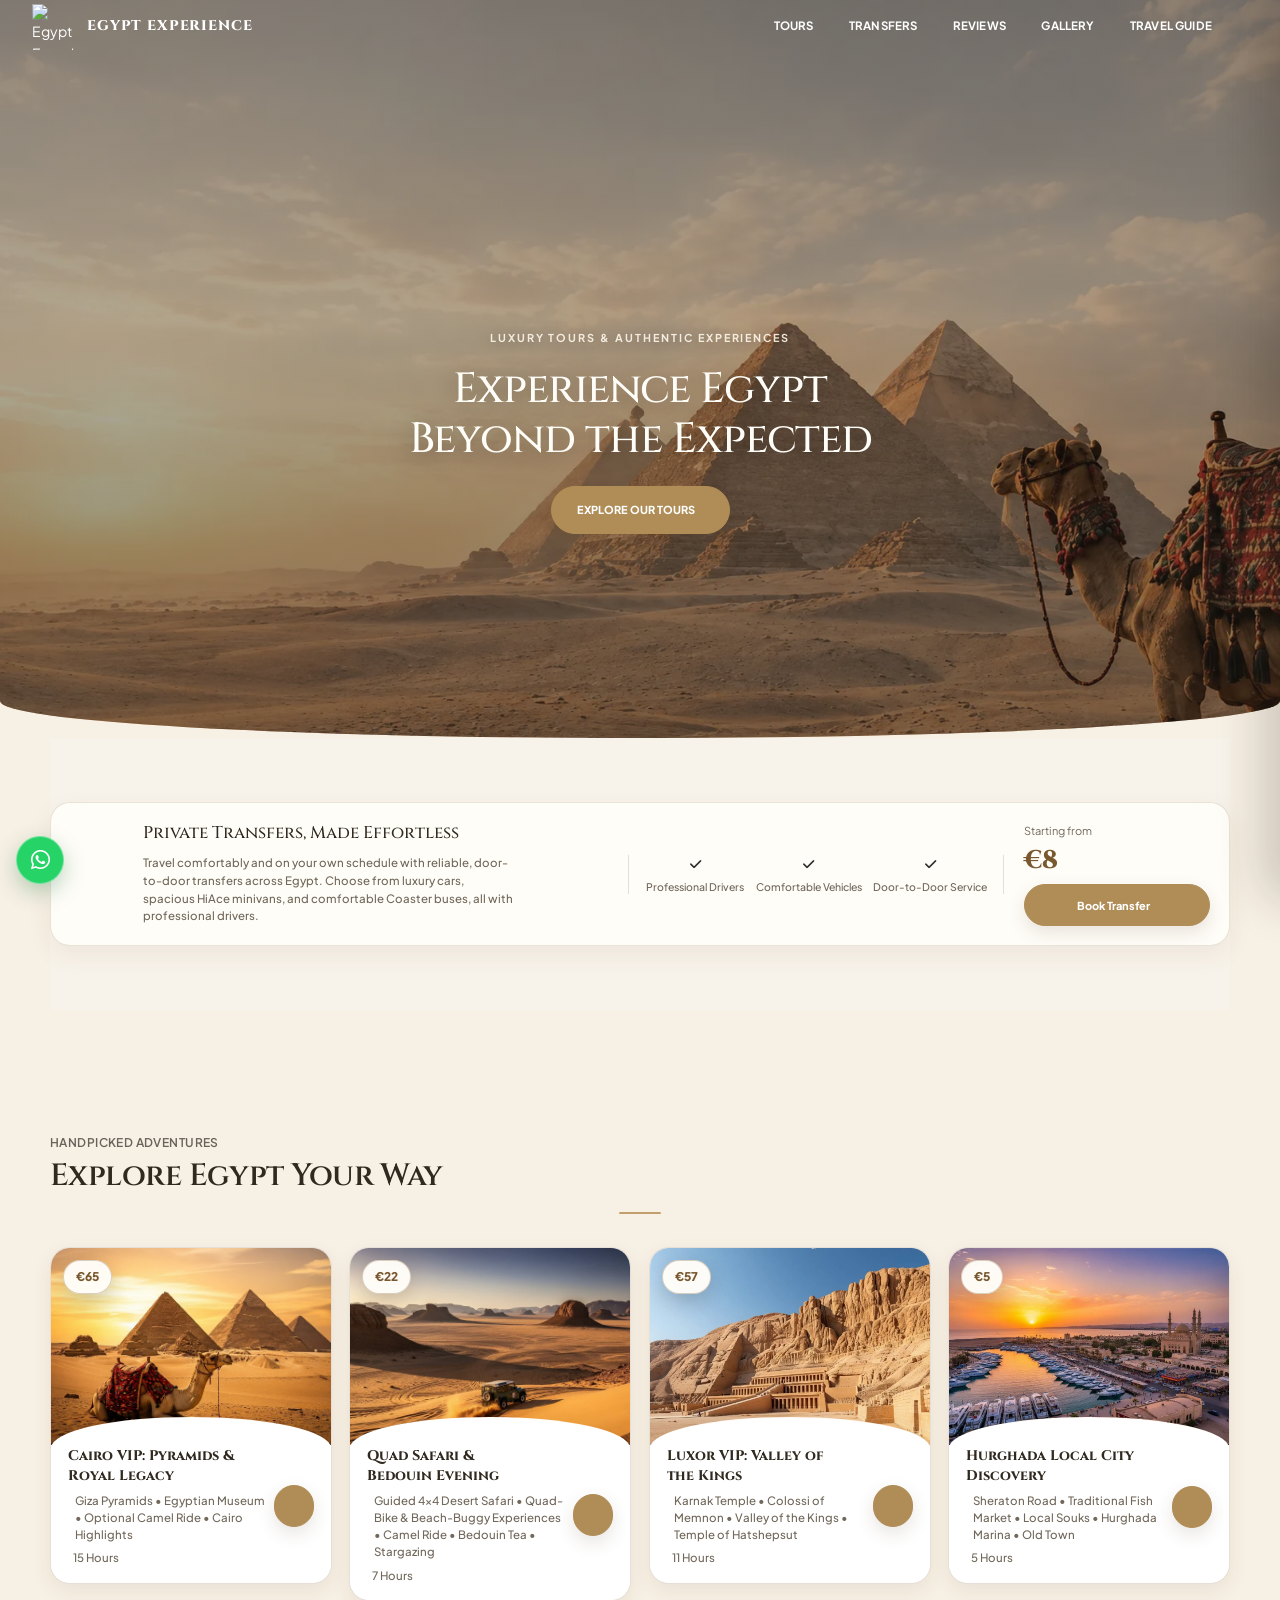
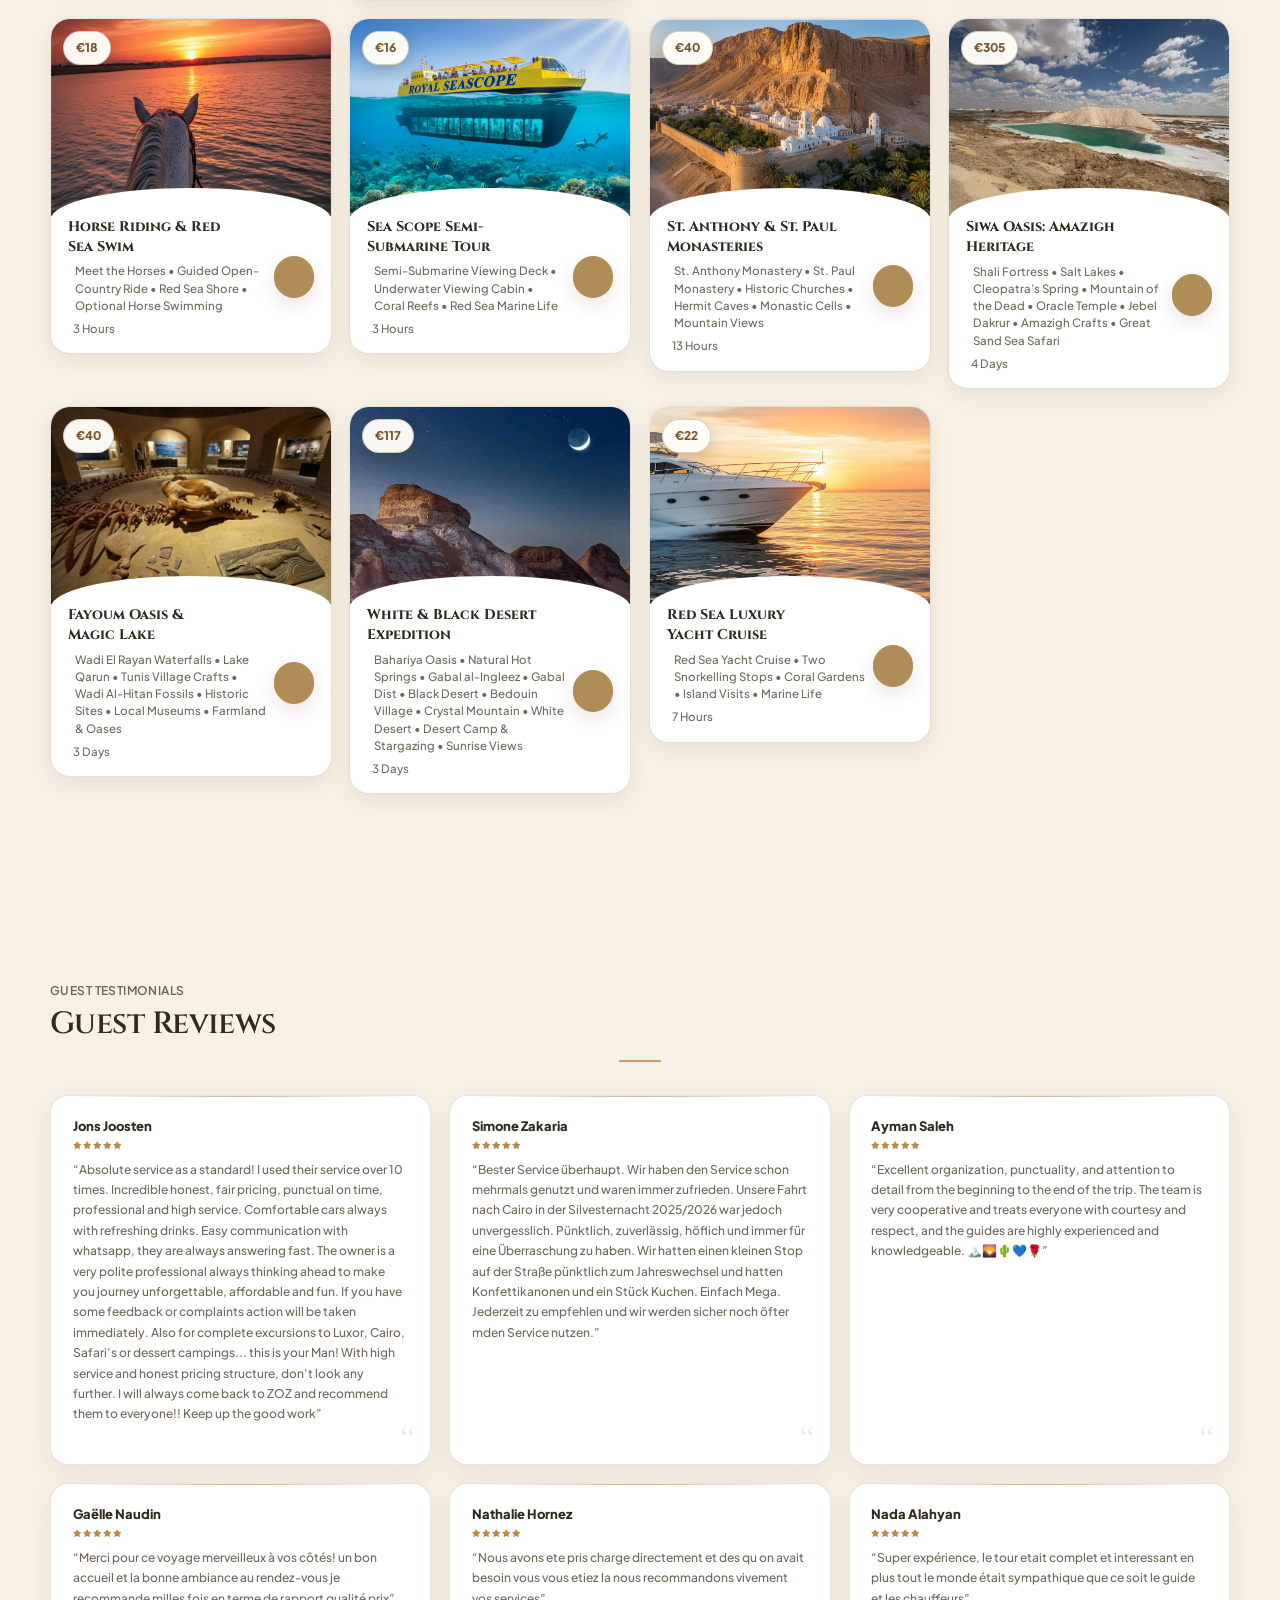
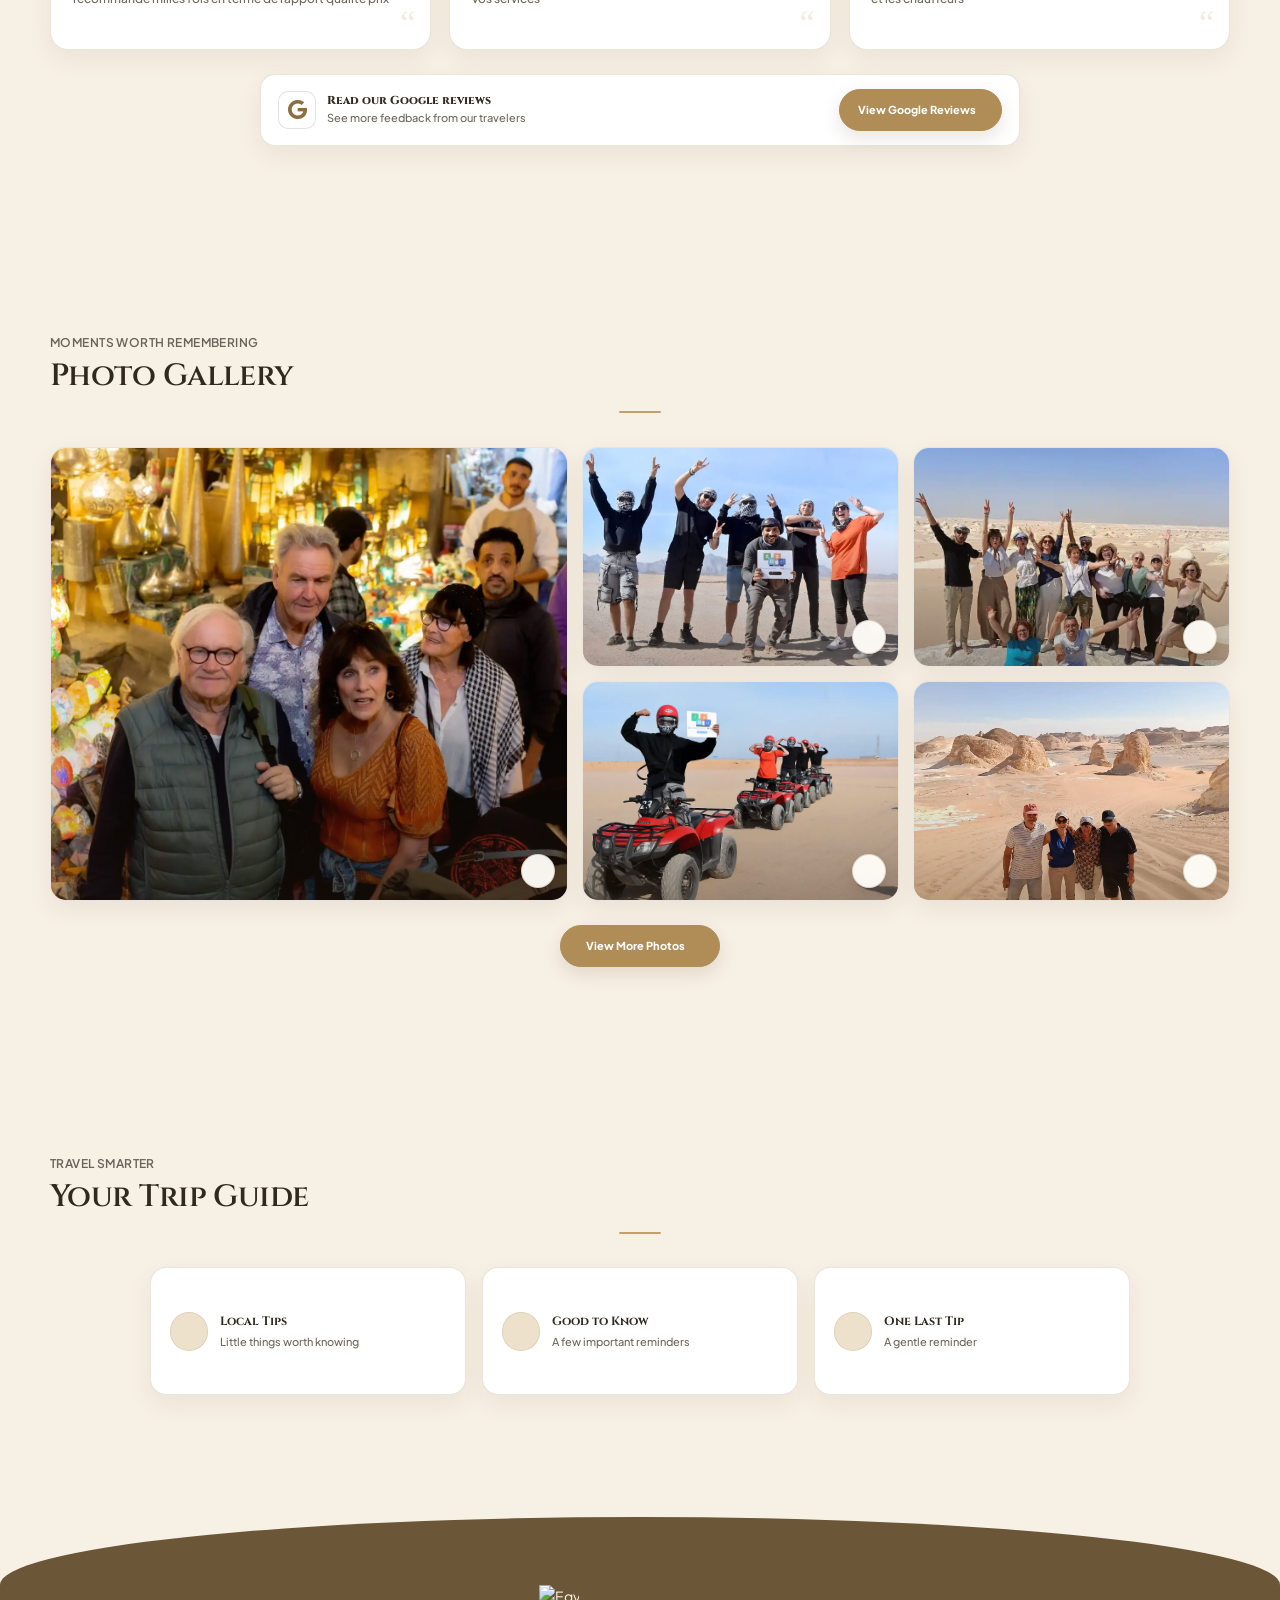
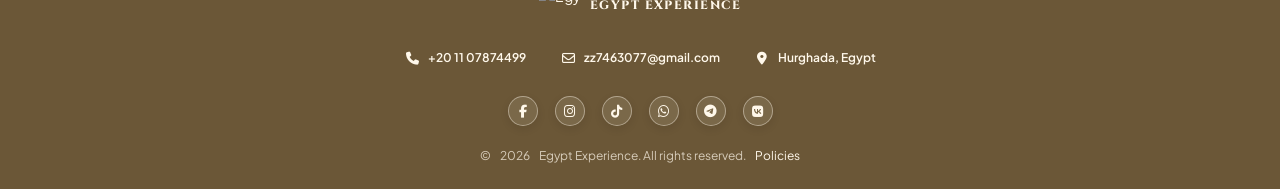
==== commit 3bc04f5e: "Add files via upload" ====
--- a/index.html
+++ b/index.html
@@ -894,9 +894,12 @@
 .gallery-lightbox-image.is-zoomed{
   cursor: grab;
 }
+.gallery-lightbox-image.is-dragging,
+.gallery-lightbox-image.is-zooming{
+  transition: none;
+}
 .gallery-lightbox-image.is-dragging{
   cursor: grabbing;
-  transition: none;
 }
 .gallery-lightbox-close, .gallery-lightbox-control, .gallery-zoom-button{
   width: 44px;
@@ -2166,8 +2169,6 @@
 }
 .gallery-lightbox-image.is-zoomed{
   will-change: transform;
-  max-width: none;
-  max-height: none;
 }
 .gallery-lightbox-close, .gallery-lightbox-control, .gallery-zoom-button{
   touch-action: manipulation;
@@ -6049,7 +6050,7 @@
 <article class="tour-card tour-card-no-guests">
 <div class="tour-thumb">
 <span class="price-badge">€22</span>
-<img alt="Desert safari with quad bikes, beach buggies, camels, Bedouin tea, and stargazing" decoding="async" height="480" loading="lazy" src="Premium%20Safari.webp" width="640"/>
+<img alt="Desert safari with quad bikes, beach buggies, camels, Bedouin tea, and stargazing" decoding="async" height="480" loading="lazy" src="Safari.webp" width="640"/>
 </div>
 <div class="tour-body">
 <div class="tour-main">
@@ -6081,7 +6082,7 @@
 <article class="tour-card tour-card-no-guests">
 <div class="tour-thumb">
 <span class="price-badge">€5</span>
-<img alt="Hurghada city discovery: Sheraton Road, traditional fish market, local souks, and marina" decoding="async" height="480" loading="lazy" src="Hurghada%20City.webp" width="640"/>
+<img alt="Hurghada city discovery: Sheraton Road, traditional fish market, local souks, and marina" decoding="async" height="480" loading="lazy" src="Hurghada.webp" width="640"/>
 </div>
 <div class="tour-body">
 <div class="tour-main">
@@ -6097,7 +6098,7 @@
 <article class="tour-card tour-card-no-guests">
 <div class="tour-thumb">
 <span class="price-badge">€18</span>
-<img alt="Meet the horses, enjoy a guided ride through open landscapes, and experience the Red Sea shore" decoding="async" height="480" loading="lazy" src="Horse%20Riding.webp" width="640"/>
+<img alt="Meet the horses, enjoy a guided ride through open landscapes, and experience the Red Sea shore" decoding="async" height="480" loading="lazy" src="Horse.webp" width="640"/>
 </div>
 <div class="tour-body">
 <div class="tour-main">
@@ -6113,7 +6114,7 @@
 <article class="tour-card tour-card-no-guests">
 <div class="tour-thumb">
 <span class="price-badge">€16</span>
-<img alt="Red Sea semi-submarine tour with above-water views and an underwater viewing cabin" decoding="async" height="480" loading="lazy" src="See%20the%20Red%20Sea.webp" width="640"/>
+<img alt="Red Sea semi-submarine tour with above-water views and an underwater viewing cabin" decoding="async" height="480" loading="lazy" src="Seascope.webp" width="640"/>
 </div>
 <div class="tour-body">
 <div class="tour-main">
@@ -6129,7 +6130,7 @@
 <article class="tour-card tour-card-no-guests">
 <div class="tour-thumb">
 <span class="price-badge">€40</span>
-<img alt="Explore two historic monasteries, ancient churches, hermit caves, and the Red Sea mountains" decoding="async" height="480" loading="lazy" src="St.%20Anthony%20&amp;%20St.%20Paul%20Monasteries%20Tour%20.webp" width="640"/>
+<img alt="Explore two historic monasteries, ancient churches, hermit caves, and the Red Sea mountains" decoding="async" height="480" loading="lazy" src="Monasteries.webp" width="640"/>
 </div>
 <div class="tour-body">
 <div class="tour-main">
@@ -6177,7 +6178,7 @@
 <article class="tour-card tour-card-no-guests">
 <div class="tour-thumb">
 <span class="price-badge">€117</span>
-<img alt="Western Desert expedition through Bahariya, the Black and White Deserts, Crystal Mountain, and a Bedouin-style camp" decoding="async" height="480" loading="lazy" src="Alabaster%20Wilderness%20.webp" width="640"/>
+<img alt="Western Desert expedition through Bahariya, the Black and White Deserts, Crystal Mountain, and a Bedouin-style camp" decoding="async" height="480" loading="lazy" src="Desert.webp" width="640"/>
 </div>
 <div class="tour-body">
 <div class="tour-main">
@@ -6193,7 +6194,7 @@
 <article class="tour-card">
 <div class="tour-thumb">
 <span class="price-badge">€22</span>
-<img alt="Cruise the Red Sea by yacht with two snorkelling stops, coral gardens, and island visits" decoding="async" height="480" loading="lazy" src="Sea%20Trip%20on%20Boat%20.webp" width="640"/>
+<img alt="Cruise the Red Sea by yacht with two snorkelling stops, coral gardens, and island visits" decoding="async" height="480" loading="lazy" src="Boat.webp" width="640"/>
 </div>
 <div class="tour-body">
 <div class="tour-main">
@@ -6998,7 +6999,7 @@
   function resetGestureState() {
     if (galleryTransformFrame) cancelAnimationFrame(galleryTransformFrame);
     galleryTransformFrame = 0;
-    if (lightboxImage) lightboxImage.classList.remove('is-dragging');
+    if (lightboxImage) lightboxImage.classList.remove('is-dragging', 'is-zooming');
     activePointers.clear();
     pointerStart = null;
     dragStart = null;
@@ -7015,7 +7016,7 @@
     translateX = 0;
     translateY = 0;
     if (lightboxImage) {
-      lightboxImage.classList.remove('is-zoomed', 'is-dragging');
+      lightboxImage.classList.remove('is-zoomed', 'is-dragging', 'is-zooming');
       lightboxImage.style.transform = '';
       lightboxImage.style.cursor = '';
       if (clearSource) {
@@ -7065,6 +7066,18 @@
     lightboxImage.style.cursor = zoomScale > 1 ? 'grab' : 'zoom-in';
   }
 
+  function setGestureZoom(nextScale) {
+    if (!lightboxImage) return;
+    zoomScale = Math.min(4, Math.max(1, nextScale));
+    if (zoomScale === 1) {
+      translateX = 0;
+      translateY = 0;
+    }
+    lightboxImage.classList.toggle('is-zoomed', zoomScale > 1);
+    if (lightboxContent) lightboxContent.classList.toggle('is-zoomed', zoomScale > 1);
+    scheduleGalleryTransform();
+  }
+
   function showGalleryImage(index) {
     if (!galleryItems.length || !lightboxImage) return;
     activeImageIndex = (index + galleryItems.length) % galleryItems.length;
@@ -7108,8 +7121,8 @@
   lightboxClose?.addEventListener('click', closeGallery);
   lightboxPrevious?.addEventListener('click', () => showGalleryImage(activeImageIndex - 1));
   lightboxNext?.addEventListener('click', () => showGalleryImage(activeImageIndex + 1));
-  zoomIn?.addEventListener('click', () => setZoom(zoomScale + 0.5));
-  zoomOut?.addEventListener('click', () => setZoom(zoomScale - 0.5));
+  zoomIn?.addEventListener('click', () => setZoom(zoomScale + 0.12));
+  zoomOut?.addEventListener('click', () => setZoom(zoomScale - 0.12));
   zoomReset?.addEventListener('click', () => setZoom(1));
   lightbox?.addEventListener('click', event => {
     if (event.target === lightbox && topOverlay() === galleryEntry) closeGallery();
@@ -7117,18 +7130,19 @@
   lightbox?.addEventListener('wheel', event => {
     if (topOverlay() !== galleryEntry || !event.ctrlKey) return;
     event.preventDefault();
-    setZoom(zoomScale + (event.deltaY < 0 ? 0.25 : -0.25));
+    setZoom(zoomScale + (event.deltaY < 0 ? 0.08 : -0.08));
   }, { passive: false });
   lightboxImage?.addEventListener('click', event => {
     if (suppressNextImageClick) {
       suppressNextImageClick = false;
       event.preventDefault();
       event.stopPropagation();
-      return;
     }
+  });
+  lightboxImage?.addEventListener('dblclick', event => {
     if (topOverlay() !== galleryEntry) return;
-    setZoom(zoomScale === 1 ? 2 : 1);
-    event.stopPropagation();
+    event.preventDefault();
+    setZoom(zoomScale > 1 ? 1 : 2);
   });
 
   lightboxImage?.addEventListener('pointerdown', event => {
@@ -7141,6 +7155,7 @@
       pinchStartScale = zoomScale;
       pointerStart = null;
       dragStart = null;
+      lightboxImage.classList.add('is-zooming');
       return;
     }
     if (zoomScale <= 1) {
@@ -7158,7 +7173,7 @@
       const points = Array.from(activePointers.values());
       const distance = Math.hypot(points[1].x - points[0].x, points[1].y - points[0].y);
       if (pinchStartDistance > 0) {
-        setZoom(pinchStartScale * distance / pinchStartDistance);
+        setGestureZoom(pinchStartScale * distance / pinchStartDistance);
         suppressNextImageClick = true;
       }
       return;
@@ -7174,6 +7189,7 @@
     const wasPinching = activePointers.size >= 2;
     if (event) activePointers.delete(event.pointerId);
     if (wasPinching && activePointers.size < 2) {
+      lightboxImage?.classList.remove('is-zooming');
       suppressGalleryClick();
     }
     if (activePointers.size < 2) pinchStartDistance = 0;
@@ -7253,9 +7269,9 @@
     } else if (event.key === 'ArrowLeft' && galleryItems.length > 1) {
       event.preventDefault(); showGalleryImage(activeImageIndex - 1);
     } else if (event.key === '+' || event.key === '=') {
-      event.preventDefault(); setZoom(zoomScale + 0.5);
+      event.preventDefault(); setZoom(zoomScale + 0.12);
     } else if (event.key === '-') {
-      event.preventDefault(); setZoom(zoomScale - 0.5);
+      event.preventDefault(); setZoom(zoomScale - 0.12);
     }
   }, true);
 
